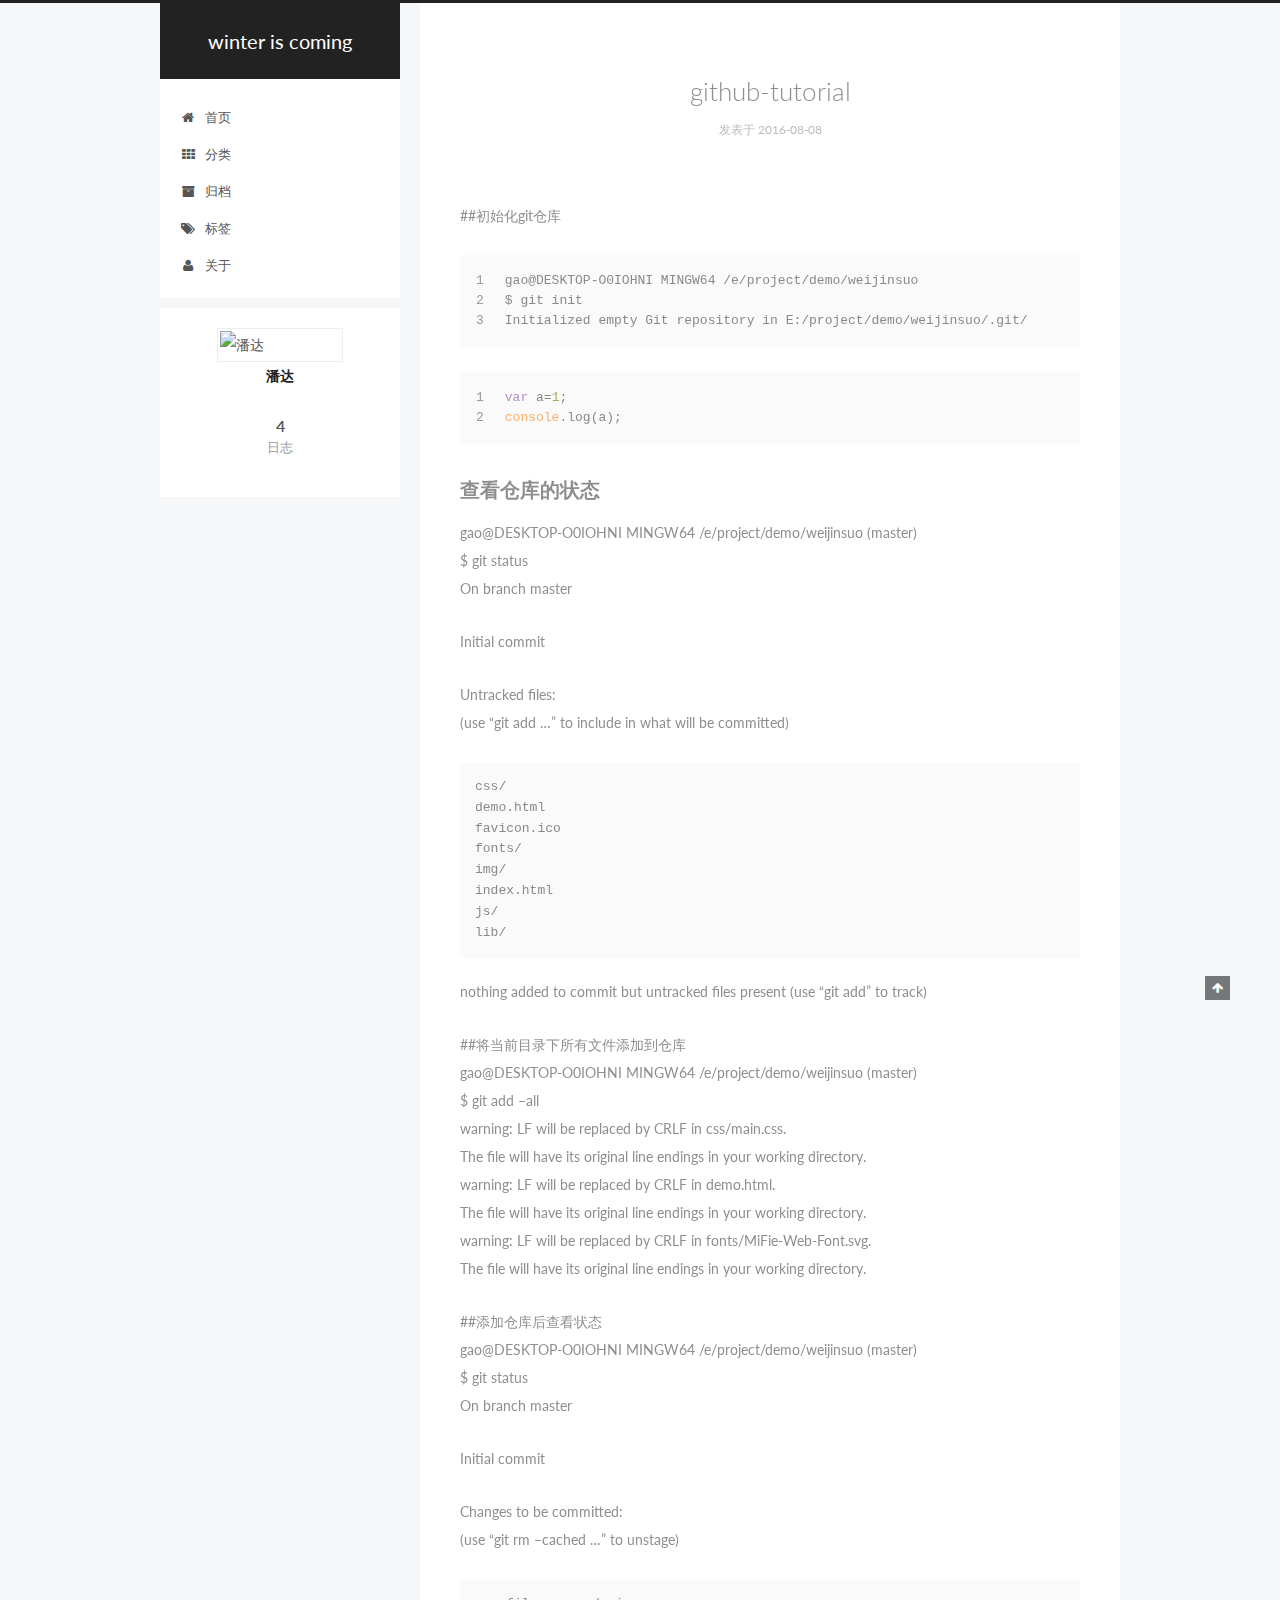
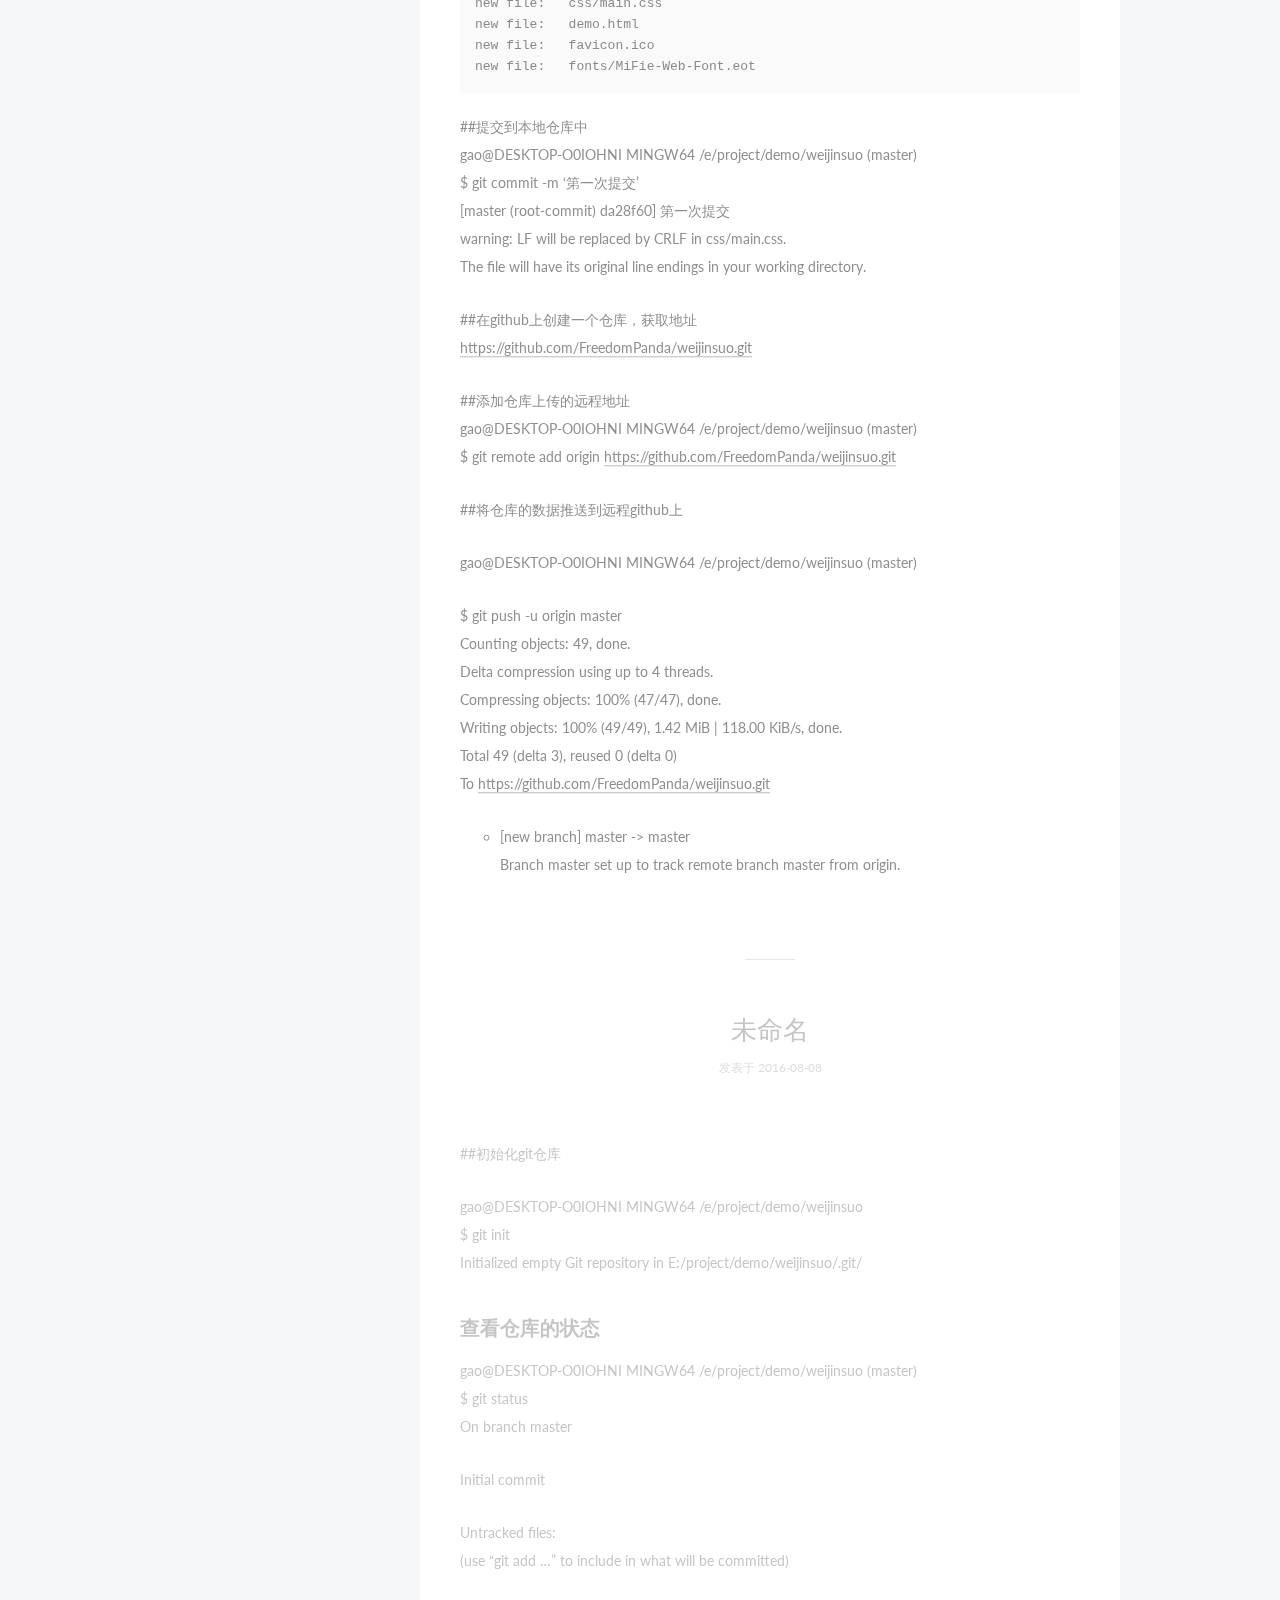
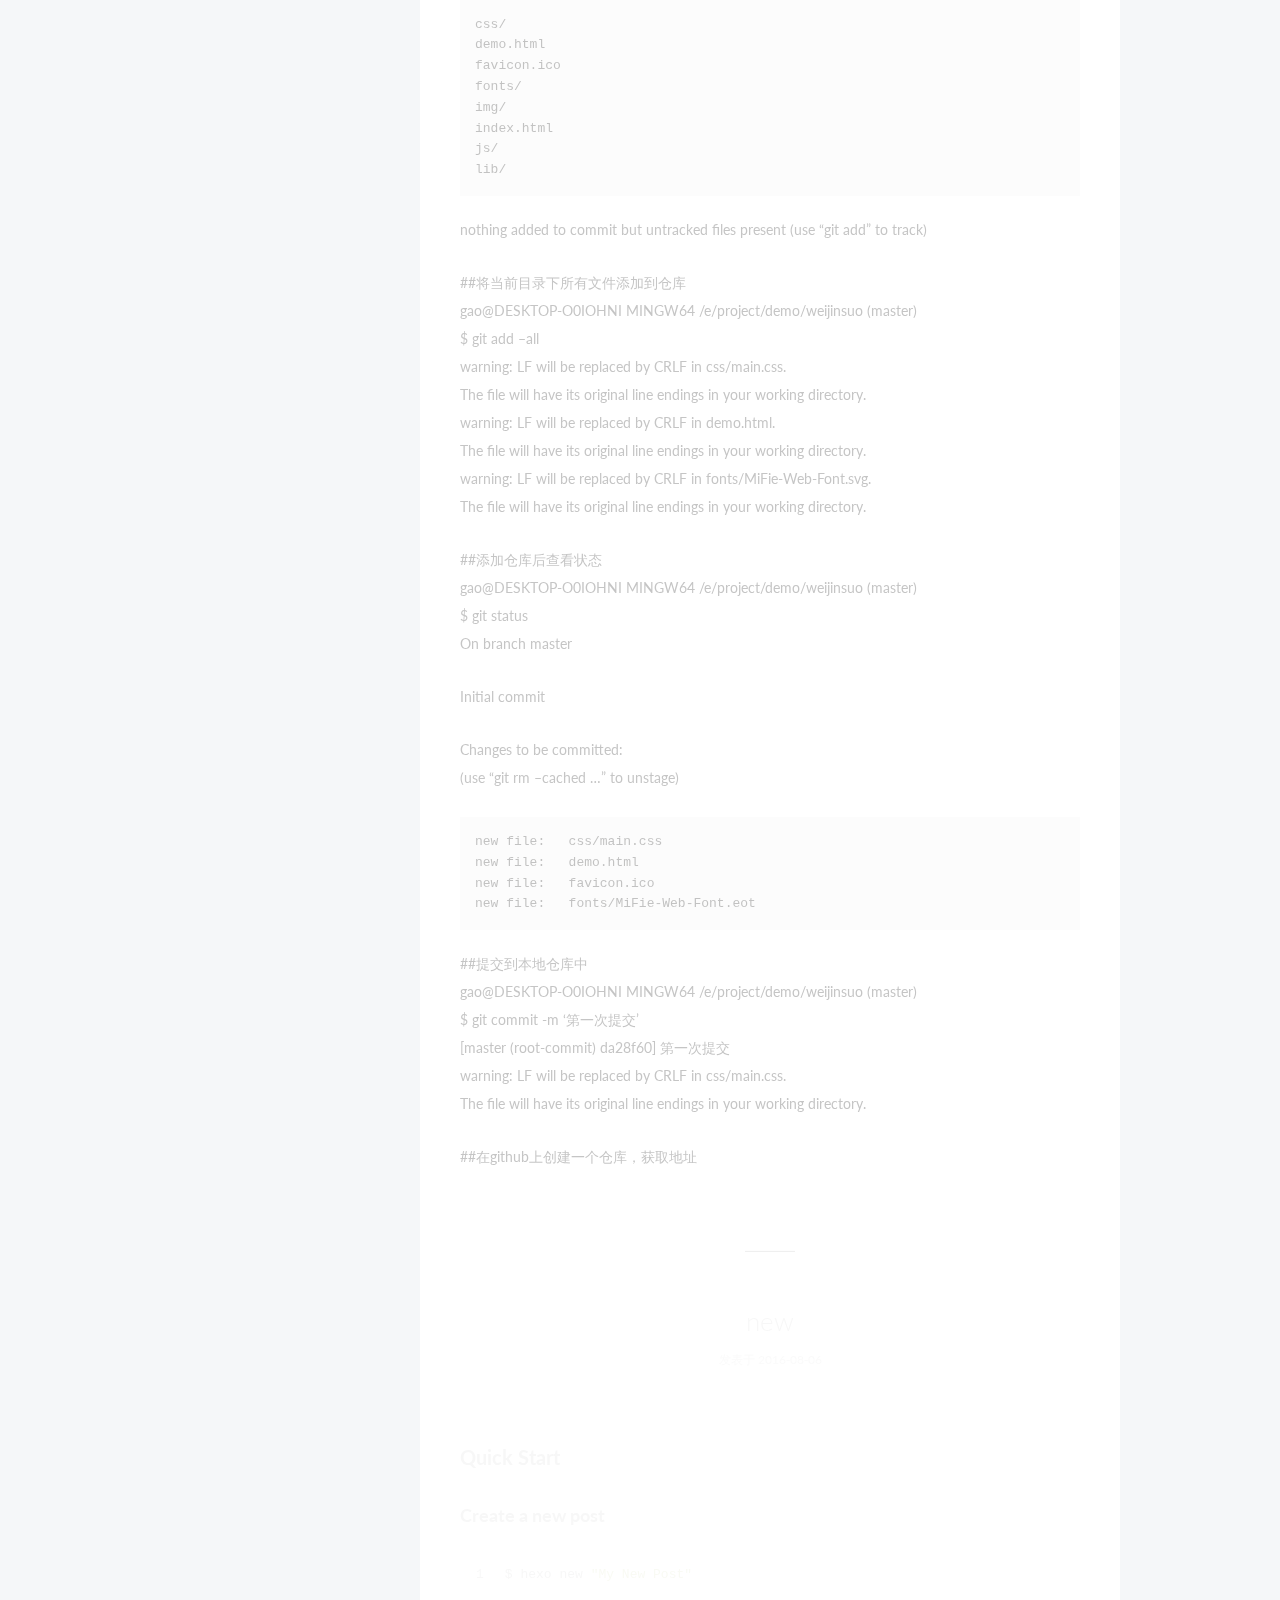
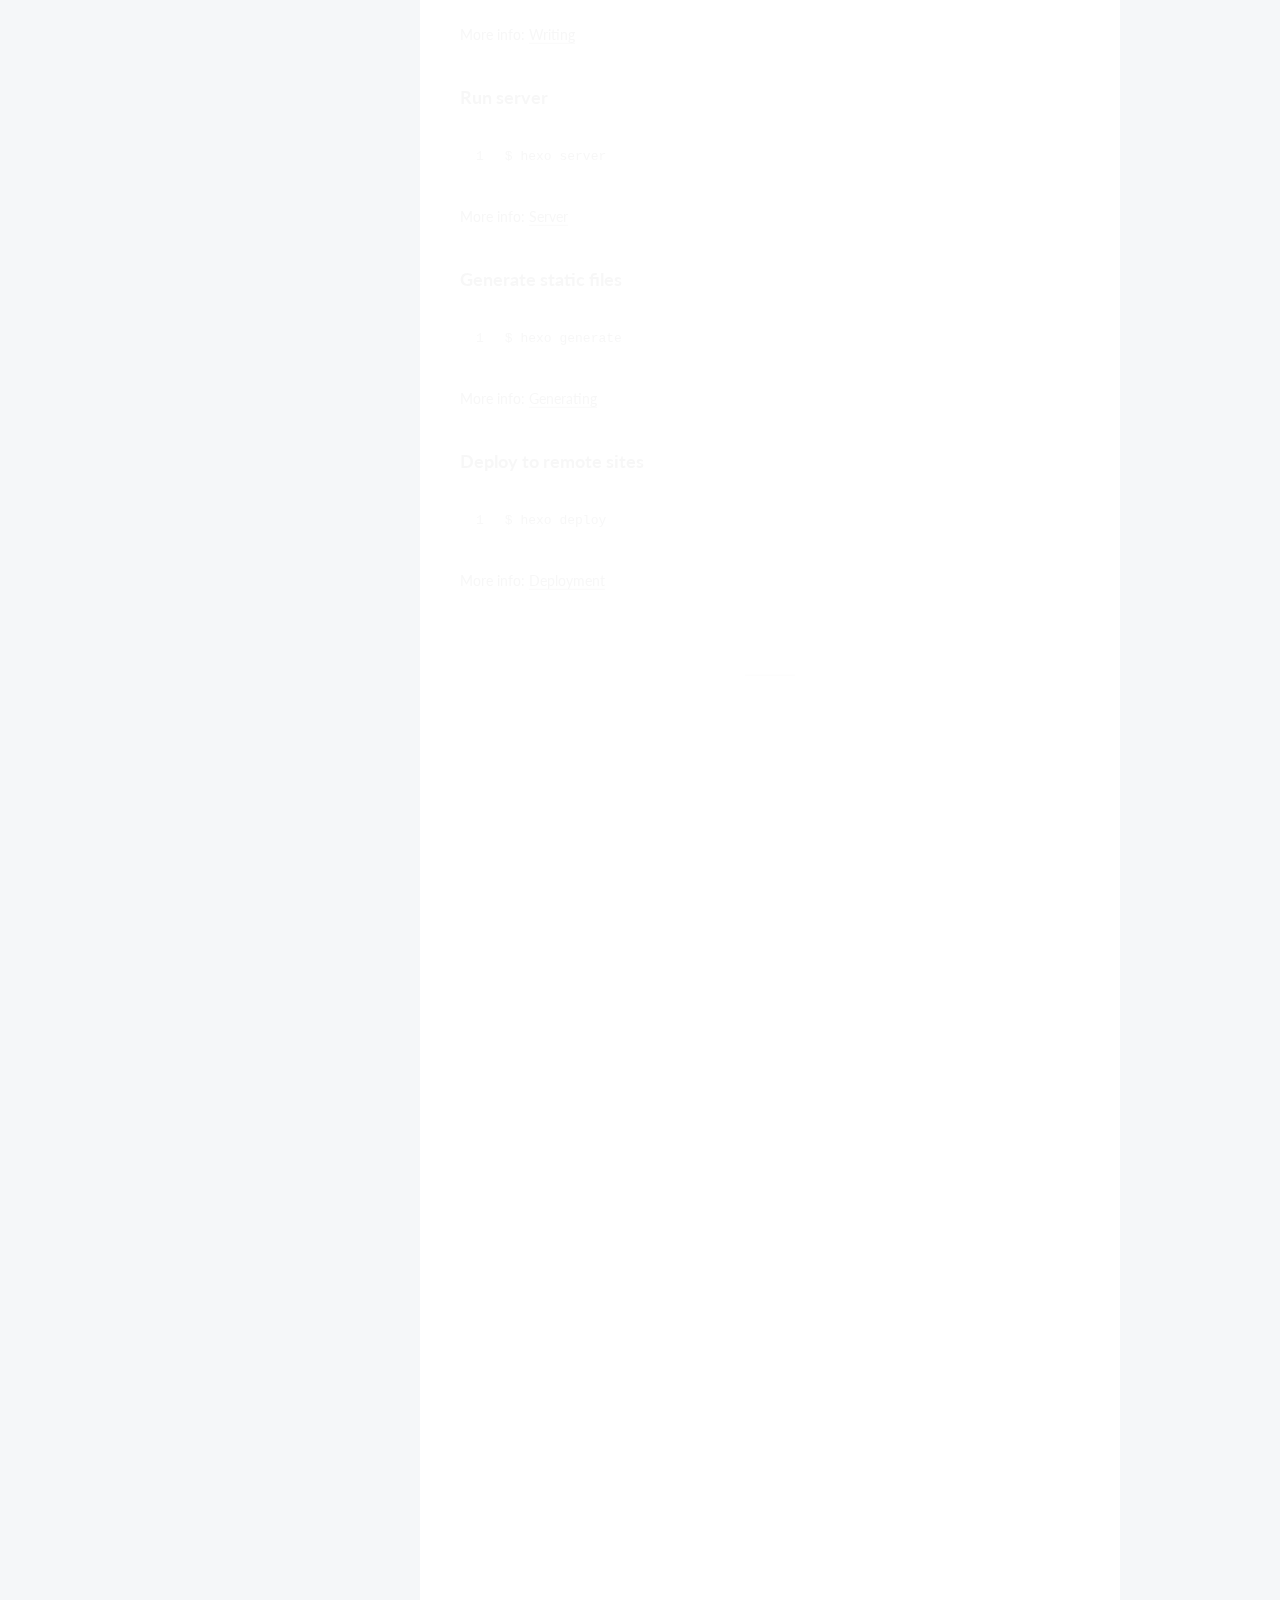
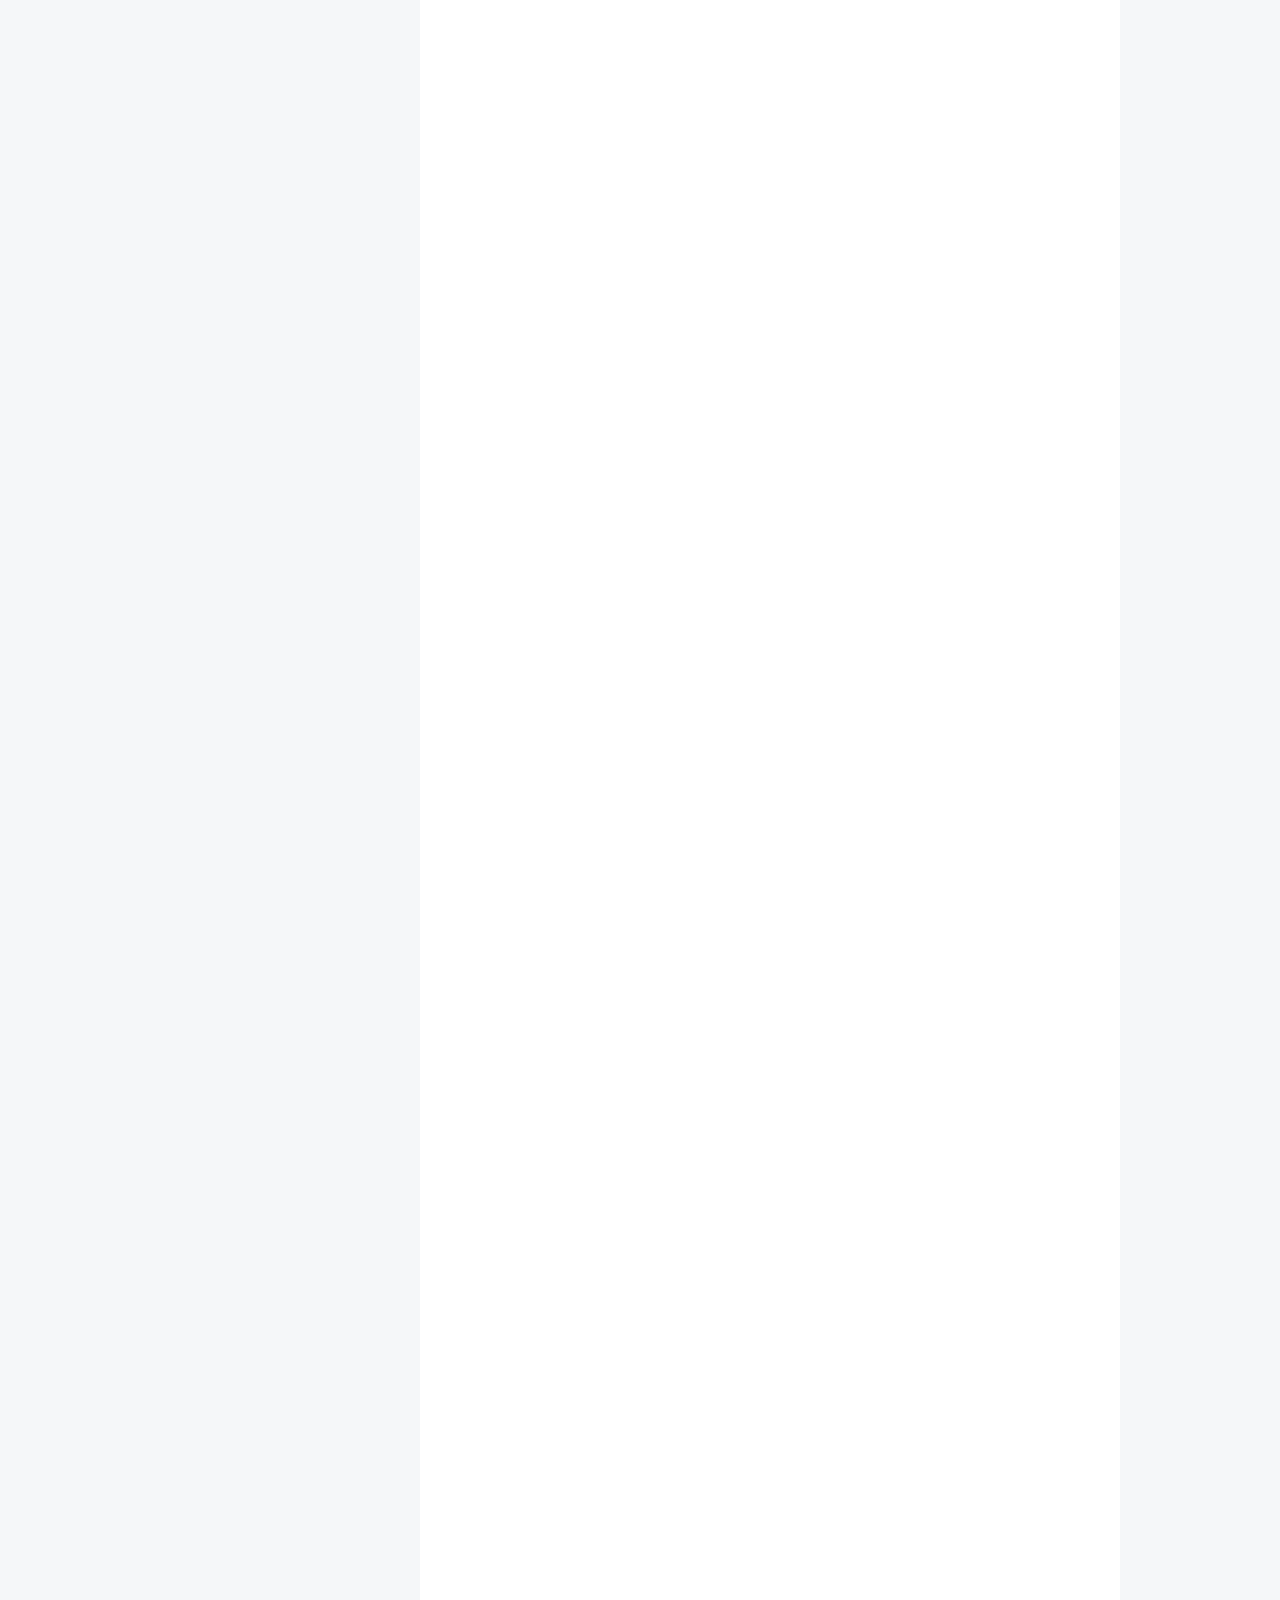
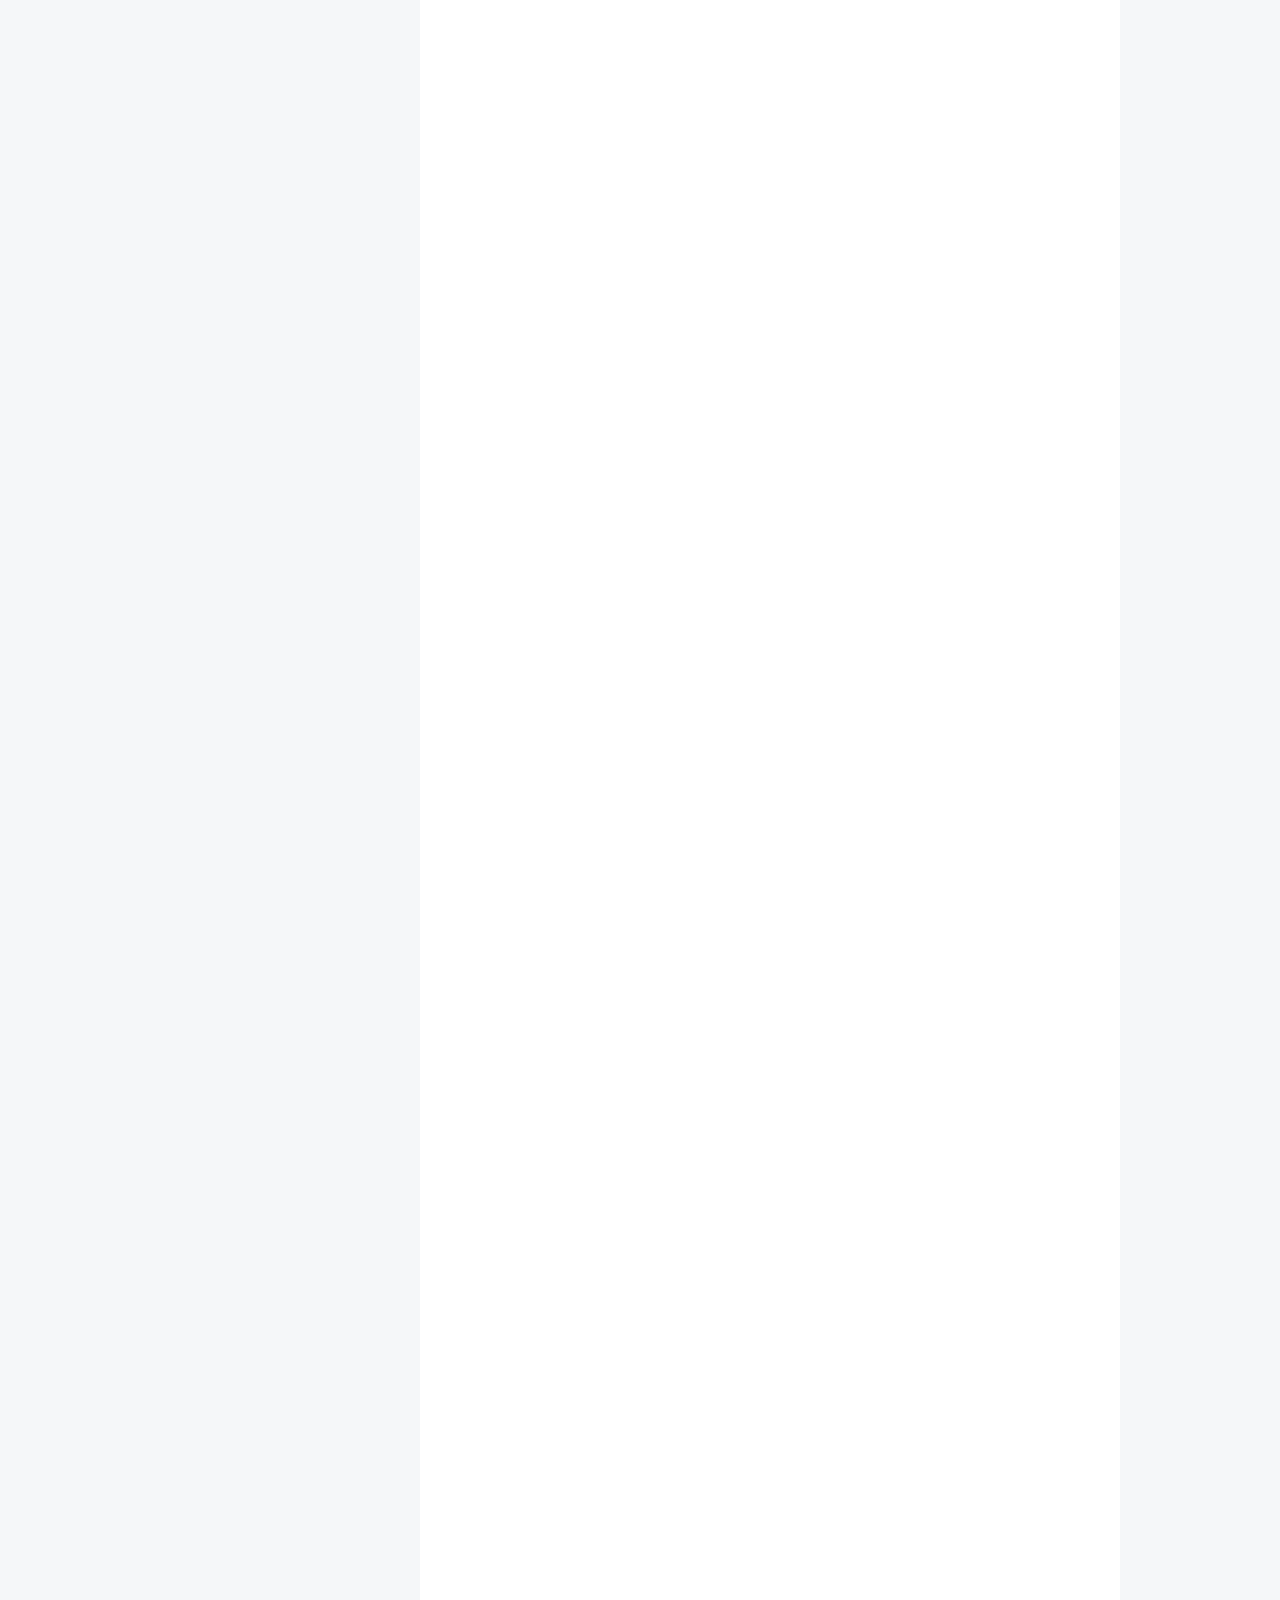
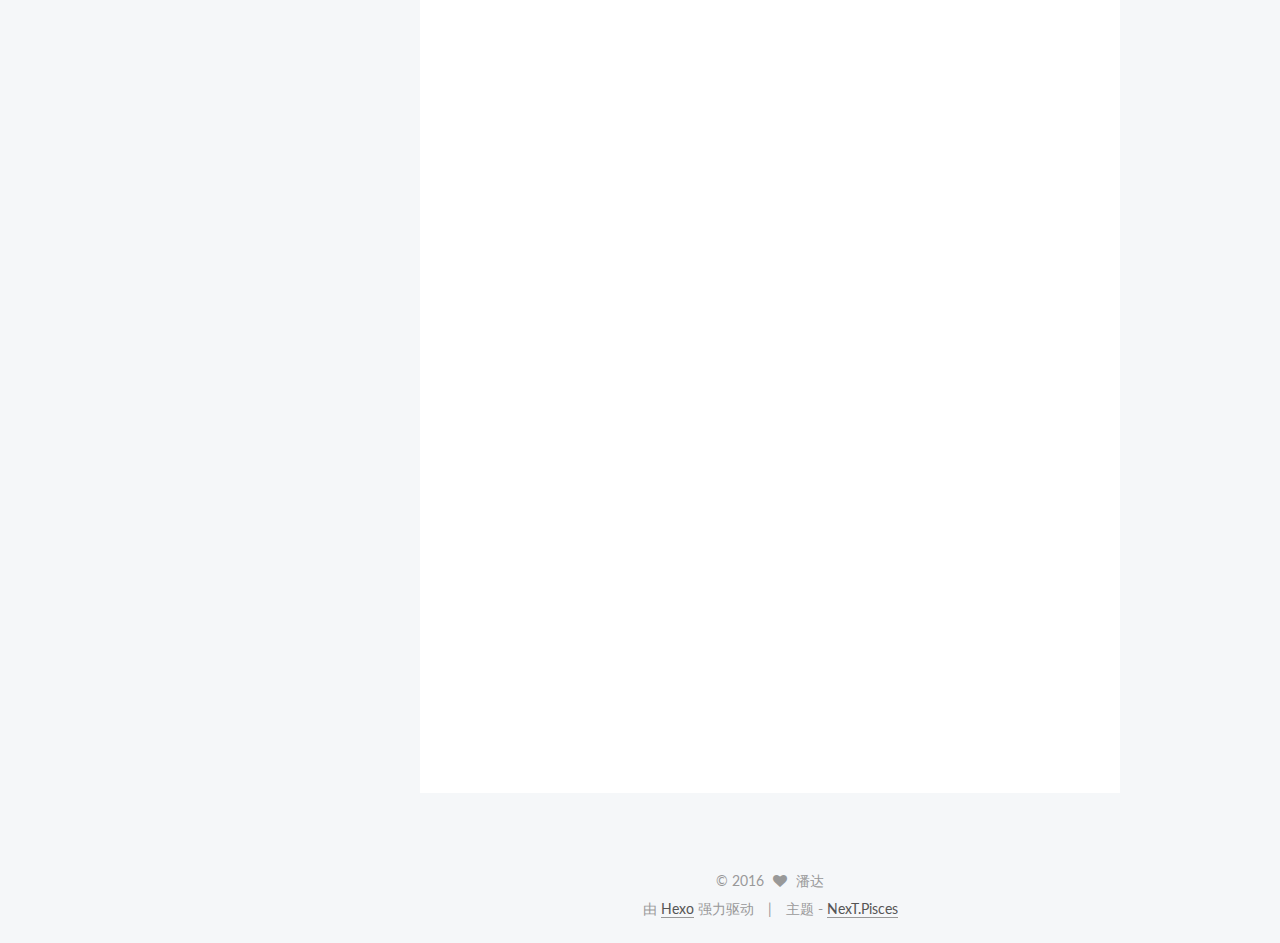
==== index.html @ 7fede4f3 "Site updated: 2016-08-08 09:45:15" ====
<!doctype html>



  


<html class="theme-next pisces use-motion">
<head>
  <meta charset="UTF-8"/>
<meta http-equiv="X-UA-Compatible" content="IE=edge,chrome=1" />
<meta name="viewport" content="width=device-width, initial-scale=1, maximum-scale=1"/>



<meta http-equiv="Cache-Control" content="no-transform" />
<meta http-equiv="Cache-Control" content="no-siteapp" />












  
  
  <link href="/vendors/fancybox/source/jquery.fancybox.css?v=2.1.5" rel="stylesheet" type="text/css" />




  
  
  
  

  
    
    
  

  

  

  

  

  
    
    
    <link href="//fonts.googleapis.com/css?family=Lato:300,300italic,400,400italic,700,700italic&subset=latin,latin-ext" rel="stylesheet" type="text/css">
  






<link href="/vendors/font-awesome/css/font-awesome.min.css?v=4.4.0" rel="stylesheet" type="text/css" />

<link href="/css/main.css?v=5.0.1" rel="stylesheet" type="text/css" />


  <meta name="keywords" content="Hexo, NexT" />








  <link rel="shortcut icon" type="image/x-icon" href="/favicon.ico?v=5.0.1" />






<meta property="og:type" content="website">
<meta property="og:title" content="winter is coming">
<meta property="og:url" content="http://yoursite.com/index.html">
<meta property="og:site_name" content="winter is coming">
<meta name="twitter:card" content="summary">
<meta name="twitter:title" content="winter is coming">



<script type="text/javascript" id="hexo.configuration">
  var NexT = window.NexT || {};
  var CONFIG = {
    scheme: 'Pisces',
    sidebar: {"position":"left","display":"post"},
    fancybox: true,
    motion: true,
    duoshuo: {
      userId: 0,
      author: '博主'
    }
  };
</script>




  <link rel="canonical" href="http://yoursite.com/"/>

  <title> winter is coming </title>
</head>

<body itemscope itemtype="http://schema.org/WebPage" lang="zh-Hans">

  










  
  
    
  

  <div class="container one-collumn sidebar-position-left 
   page-home 
 ">
    <div class="headband"></div>

    <header id="header" class="header" itemscope itemtype="http://schema.org/WPHeader">
      <div class="header-inner"><div class="site-meta ">
  

  <div class="custom-logo-site-title">
    <a href="/"  class="brand" rel="start">
      <span class="logo-line-before"><i></i></span>
      <span class="site-title">winter is coming</span>
      <span class="logo-line-after"><i></i></span>
    </a>
  </div>
  <p class="site-subtitle"></p>
</div>

<div class="site-nav-toggle">
  <button>
    <span class="btn-bar"></span>
    <span class="btn-bar"></span>
    <span class="btn-bar"></span>
  </button>
</div>

<nav class="site-nav">
  

  
    <ul id="menu" class="menu">
      
        
        <li class="menu-item menu-item-home">
          <a href="/" rel="section">
            
              <i class="menu-item-icon fa fa-fw fa-home"></i> <br />
            
            首页
          </a>
        </li>
      
        
        <li class="menu-item menu-item-categories">
          <a href="/categories" rel="section">
            
              <i class="menu-item-icon fa fa-fw fa-th"></i> <br />
            
            分类
          </a>
        </li>
      
        
        <li class="menu-item menu-item-archives">
          <a href="/archives" rel="section">
            
              <i class="menu-item-icon fa fa-fw fa-archive"></i> <br />
            
            归档
          </a>
        </li>
      
        
        <li class="menu-item menu-item-tags">
          <a href="/tags" rel="section">
            
              <i class="menu-item-icon fa fa-fw fa-tags"></i> <br />
            
            标签
          </a>
        </li>
      
        
        <li class="menu-item menu-item-about">
          <a href="/about" rel="section">
            
              <i class="menu-item-icon fa fa-fw fa-user"></i> <br />
            
            关于
          </a>
        </li>
      

      
    </ul>
  

  
</nav>

 </div>
    </header>

    <main id="main" class="main">
      <div class="main-inner">
        <div class="content-wrap">
          <div id="content" class="content">
            
  <section id="posts" class="posts-expand">
    
      

  
  

  
  
  

  <article class="post post-type-normal " itemscope itemtype="http://schema.org/Article">

    
      <header class="post-header">

        
        
          <h1 class="post-title" itemprop="name headline">
            
            
              
                
                <a class="post-title-link" href="/2016/08/08/github-tutorial/" itemprop="url">
                  github-tutorial
                </a>
              
            
          </h1>
        

        <div class="post-meta">
          <span class="post-time">
            <span class="post-meta-item-icon">
              <i class="fa fa-calendar-o"></i>
            </span>
            <span class="post-meta-item-text">发表于</span>
            <time itemprop="dateCreated" datetime="2016-08-08T09:18:24+08:00" content="2016-08-08">
              2016-08-08
            </time>
          </span>

          

          
            
          

          

          
          

          
        </div>
      </header>
    


    <div class="post-body" itemprop="articleBody">

      
      

      
        
          
            <p>##初始化git仓库<br><figure class="highlight plain"><table><tr><td class="gutter"><pre><div class="line">1</div><div class="line">2</div><div class="line">3</div></pre></td><td class="code"><pre><div class="line">gao@DESKTOP-O0IOHNI MINGW64 /e/project/demo/weijinsuo</div><div class="line">$ git init</div><div class="line">Initialized empty Git repository in E:/project/demo/weijinsuo/.git/</div></pre></td></tr></table></figure></p>
<figure class="highlight javascript"><table><tr><td class="gutter"><pre><div class="line">1</div><div class="line">2</div></pre></td><td class="code"><pre><div class="line"><span class="keyword">var</span> a=<span class="number">1</span>;</div><div class="line"><span class="built_in">console</span>.log(a);</div></pre></td></tr></table></figure>
<h2 id="查看仓库的状态"><a href="#查看仓库的状态" class="headerlink" title="查看仓库的状态"></a>查看仓库的状态</h2><p>gao@DESKTOP-O0IOHNI MINGW64 /e/project/demo/weijinsuo (master)<br>$ git status<br>On branch master</p>
<p>Initial commit</p>
<p>Untracked files:<br>  (use “git add <file>…” to include in what will be committed)</file></p>
<pre><code>css/
demo.html
favicon.ico
fonts/
img/
index.html
js/
lib/
</code></pre><p>nothing added to commit but untracked files present (use “git add” to track)</p>
<p>##将当前目录下所有文件添加到仓库<br>gao@DESKTOP-O0IOHNI MINGW64 /e/project/demo/weijinsuo (master)<br>$ git add –all<br>warning: LF will be replaced by CRLF in css/main.css.<br>The file will have its original line endings in your working directory.<br>warning: LF will be replaced by CRLF in demo.html.<br>The file will have its original line endings in your working directory.<br>warning: LF will be replaced by CRLF in fonts/MiFie-Web-Font.svg.<br>The file will have its original line endings in your working directory.</p>
<p>##添加仓库后查看状态<br>gao@DESKTOP-O0IOHNI MINGW64 /e/project/demo/weijinsuo (master)<br>$ git status<br>On branch master</p>
<p>Initial commit</p>
<p>Changes to be committed:<br>  (use “git rm –cached <file>…” to unstage)</file></p>
<pre><code>new file:   css/main.css
new file:   demo.html
new file:   favicon.ico
new file:   fonts/MiFie-Web-Font.eot
</code></pre><p>##提交到本地仓库中<br>gao@DESKTOP-O0IOHNI MINGW64 /e/project/demo/weijinsuo (master)<br>$ git commit -m ‘第一次提交’<br>[master (root-commit) da28f60] 第一次提交<br>warning: LF will be replaced by CRLF in css/main.css.<br>The file will have its original line endings in your working directory.</p>
<p>##在github上创建一个仓库，获取地址<br><a href="https://github.com/FreedomPanda/weijinsuo.git" target="_blank" rel="external">https://github.com/FreedomPanda/weijinsuo.git</a></p>
<p>##添加仓库上传的远程地址<br>gao@DESKTOP-O0IOHNI MINGW64 /e/project/demo/weijinsuo (master)<br>$ git remote add origin <a href="https://github.com/FreedomPanda/weijinsuo.git" target="_blank" rel="external">https://github.com/FreedomPanda/weijinsuo.git</a></p>
<p>##将仓库的数据推送到远程github上</p>
<p>gao@DESKTOP-O0IOHNI MINGW64 /e/project/demo/weijinsuo (master)</p>
<p>$ git push -u origin master<br>Counting objects: 49, done.<br>Delta compression using up to 4 threads.<br>Compressing objects: 100% (47/47), done.<br>Writing objects: 100% (49/49), 1.42 MiB | 118.00 KiB/s, done.<br>Total 49 (delta 3), reused 0 (delta 0)<br>To <a href="https://github.com/FreedomPanda/weijinsuo.git" target="_blank" rel="external">https://github.com/FreedomPanda/weijinsuo.git</a></p>
<ul>
<li>[new branch]      master -&gt; master<br>Branch master set up to track remote branch master from origin.</li>
</ul>

          
        
      
    </div>

    <div>
      
    </div>

    <div>
      
    </div>

    <footer class="post-footer">
      

      

      
      
        <div class="post-eof"></div>
      
    </footer>
  </article>


    
      

  
  

  
  
  

  <article class="post post-type-normal " itemscope itemtype="http://schema.org/Article">

    
      <header class="post-header">

        
        
          <h1 class="post-title" itemprop="name headline">
            
            
              
                
                <a class="post-title-link" href="/2016/08/08/new - 副本/" itemprop="url">
                  未命名
                </a>
              
            
          </h1>
        

        <div class="post-meta">
          <span class="post-time">
            <span class="post-meta-item-icon">
              <i class="fa fa-calendar-o"></i>
            </span>
            <span class="post-meta-item-text">发表于</span>
            <time itemprop="dateCreated" datetime="2016-08-08T08:40:38+08:00" content="2016-08-08">
              2016-08-08
            </time>
          </span>

          

          
            
          

          

          
          

          
        </div>
      </header>
    


    <div class="post-body" itemprop="articleBody">

      
      

      
        
          
            <p>##初始化git仓库</p>
<p>gao@DESKTOP-O0IOHNI MINGW64 /e/project/demo/weijinsuo<br>$ git init<br>Initialized empty Git repository in E:/project/demo/weijinsuo/.git/</p>
<h2 id="查看仓库的状态"><a href="#查看仓库的状态" class="headerlink" title="查看仓库的状态"></a>查看仓库的状态</h2><p>gao@DESKTOP-O0IOHNI MINGW64 /e/project/demo/weijinsuo (master)<br>$ git status<br>On branch master</p>
<p>Initial commit</p>
<p>Untracked files:<br>  (use “git add <file>…” to include in what will be committed)</file></p>
<pre><code>css/
demo.html
favicon.ico
fonts/
img/
index.html
js/
lib/
</code></pre><p>nothing added to commit but untracked files present (use “git add” to track)</p>
<p>##将当前目录下所有文件添加到仓库<br>gao@DESKTOP-O0IOHNI MINGW64 /e/project/demo/weijinsuo (master)<br>$ git add –all<br>warning: LF will be replaced by CRLF in css/main.css.<br>The file will have its original line endings in your working directory.<br>warning: LF will be replaced by CRLF in demo.html.<br>The file will have its original line endings in your working directory.<br>warning: LF will be replaced by CRLF in fonts/MiFie-Web-Font.svg.<br>The file will have its original line endings in your working directory.</p>
<p>##添加仓库后查看状态<br>gao@DESKTOP-O0IOHNI MINGW64 /e/project/demo/weijinsuo (master)<br>$ git status<br>On branch master</p>
<p>Initial commit</p>
<p>Changes to be committed:<br>  (use “git rm –cached <file>…” to unstage)</file></p>
<pre><code>new file:   css/main.css
new file:   demo.html
new file:   favicon.ico
new file:   fonts/MiFie-Web-Font.eot
</code></pre><p>##提交到本地仓库中<br>gao@DESKTOP-O0IOHNI MINGW64 /e/project/demo/weijinsuo (master)<br>$ git commit -m ‘第一次提交’<br>[master (root-commit) da28f60] 第一次提交<br>warning: LF will be replaced by CRLF in css/main.css.<br>The file will have its original line endings in your working directory.</p>
<p>##在github上创建一个仓库，获取地址</p>

          
        
      
    </div>

    <div>
      
    </div>

    <div>
      
    </div>

    <footer class="post-footer">
      

      

      
      
        <div class="post-eof"></div>
      
    </footer>
  </article>


    
      

  
  

  
  
  

  <article class="post post-type-normal " itemscope itemtype="http://schema.org/Article">

    
      <header class="post-header">

        
        
          <h1 class="post-title" itemprop="name headline">
            
            
              
                
                <a class="post-title-link" href="/2016/08/06/new/" itemprop="url">
                  new
                </a>
              
            
          </h1>
        

        <div class="post-meta">
          <span class="post-time">
            <span class="post-meta-item-icon">
              <i class="fa fa-calendar-o"></i>
            </span>
            <span class="post-meta-item-text">发表于</span>
            <time itemprop="dateCreated" datetime="2016-08-06T10:41:22+08:00" content="2016-08-06">
              2016-08-06
            </time>
          </span>

          

          
            
          

          

          
          

          
        </div>
      </header>
    


    <div class="post-body" itemprop="articleBody">

      
      

      
        
          
            <h2 id="Quick-Start"><a href="#Quick-Start" class="headerlink" title="Quick Start"></a>Quick Start</h2><h3 id="Create-a-new-post"><a href="#Create-a-new-post" class="headerlink" title="Create a new post"></a>Create a new post</h3><figure class="highlight bash"><table><tr><td class="gutter"><pre><div class="line">1</div></pre></td><td class="code"><pre><div class="line">$ hexo new <span class="string">"My New Post"</span></div></pre></td></tr></table></figure>
<p>More info: <a href="https://hexo.io/docs/writing.html" target="_blank" rel="external">Writing</a></p>
<h3 id="Run-server"><a href="#Run-server" class="headerlink" title="Run server"></a>Run server</h3><figure class="highlight bash"><table><tr><td class="gutter"><pre><div class="line">1</div></pre></td><td class="code"><pre><div class="line">$ hexo server</div></pre></td></tr></table></figure>
<p>More info: <a href="https://hexo.io/docs/server.html" target="_blank" rel="external">Server</a></p>
<h3 id="Generate-static-files"><a href="#Generate-static-files" class="headerlink" title="Generate static files"></a>Generate static files</h3><figure class="highlight bash"><table><tr><td class="gutter"><pre><div class="line">1</div></pre></td><td class="code"><pre><div class="line">$ hexo generate</div></pre></td></tr></table></figure>
<p>More info: <a href="https://hexo.io/docs/generating.html" target="_blank" rel="external">Generating</a></p>
<h3 id="Deploy-to-remote-sites"><a href="#Deploy-to-remote-sites" class="headerlink" title="Deploy to remote sites"></a>Deploy to remote sites</h3><figure class="highlight bash"><table><tr><td class="gutter"><pre><div class="line">1</div></pre></td><td class="code"><pre><div class="line">$ hexo deploy</div></pre></td></tr></table></figure>
<p>More info: <a href="https://hexo.io/docs/deployment.html" target="_blank" rel="external">Deployment</a></p>

          
        
      
    </div>

    <div>
      
    </div>

    <div>
      
    </div>

    <footer class="post-footer">
      

      

      
      
        <div class="post-eof"></div>
      
    </footer>
  </article>


    
      

  
  

  
  
  

  <article class="post post-type-normal " itemscope itemtype="http://schema.org/Article">

    
      <header class="post-header">

        
        
          <h1 class="post-title" itemprop="name headline">
            
            
              
                
                <a class="post-title-link" href="/2016/08/06/hello-world/" itemprop="url">
                  Hello World
                </a>
              
            
          </h1>
        

        <div class="post-meta">
          <span class="post-time">
            <span class="post-meta-item-icon">
              <i class="fa fa-calendar-o"></i>
            </span>
            <span class="post-meta-item-text">发表于</span>
            <time itemprop="dateCreated" datetime="2016-08-06T09:15:48+08:00" content="2016-08-06">
              2016-08-06
            </time>
          </span>

          

          
            
          

          

          
          

          
        </div>
      </header>
    


    <div class="post-body" itemprop="articleBody">

      
      

      
        
          
            <p>Welcome to <a href="https://hexo.io/" target="_blank" rel="external">Hexo</a>! This is your very first post. Check <a href="https://hexo.io/docs/" target="_blank" rel="external">documentation</a> for more info. If you get any problems when using Hexo, you can find the answer in <a href="https://hexo.io/docs/troubleshooting.html" target="_blank" rel="external">troubleshooting</a> or you can ask me on <a href="https://github.com/hexojs/hexo/issues" target="_blank" rel="external">GitHub</a>.</p>
<h2 id="Quick-Start"><a href="#Quick-Start" class="headerlink" title="Quick Start"></a>Quick Start</h2><h3 id="Create-a-new-post"><a href="#Create-a-new-post" class="headerlink" title="Create a new post"></a>Create a new post</h3><figure class="highlight bash"><table><tr><td class="gutter"><pre><div class="line">1</div></pre></td><td class="code"><pre><div class="line">$ hexo new <span class="string">"My New Post"</span></div></pre></td></tr></table></figure>
<p>More info: <a href="https://hexo.io/docs/writing.html" target="_blank" rel="external">Writing</a></p>
<h3 id="Run-server"><a href="#Run-server" class="headerlink" title="Run server"></a>Run server</h3><figure class="highlight bash"><table><tr><td class="gutter"><pre><div class="line">1</div></pre></td><td class="code"><pre><div class="line">$ hexo server</div></pre></td></tr></table></figure>
<p>More info: <a href="https://hexo.io/docs/server.html" target="_blank" rel="external">Server</a></p>
<h3 id="Generate-static-files"><a href="#Generate-static-files" class="headerlink" title="Generate static files"></a>Generate static files</h3><figure class="highlight bash"><table><tr><td class="gutter"><pre><div class="line">1</div><div class="line">2</div><div class="line">3</div><div class="line">4</div><div class="line">5</div><div class="line">6</div><div class="line">7</div><div class="line">8</div><div class="line">9</div><div class="line">10</div><div class="line">11</div><div class="line">12</div><div class="line">13</div><div class="line">14</div><div class="line">15</div><div class="line">16</div><div class="line">17</div><div class="line">18</div><div class="line">19</div><div class="line">20</div><div class="line">21</div><div class="line">22</div><div class="line">23</div><div class="line">24</div><div class="line">25</div><div class="line">26</div><div class="line">27</div><div class="line">28</div><div class="line">29</div><div class="line">30</div><div class="line">31</div><div class="line">32</div><div class="line">33</div><div class="line">34</div><div class="line">35</div><div class="line">36</div><div class="line">37</div><div class="line">38</div><div class="line">39</div><div class="line">40</div><div class="line">41</div><div class="line">42</div><div class="line">43</div><div class="line">44</div><div class="line">45</div><div class="line">46</div><div class="line">47</div><div class="line">48</div><div class="line">49</div><div class="line">50</div><div class="line">51</div><div class="line">52</div><div class="line">53</div><div class="line">54</div><div class="line">55</div><div class="line">56</div><div class="line">57</div><div class="line">58</div><div class="line">59</div><div class="line">60</div><div class="line">61</div><div class="line">62</div><div class="line">63</div><div class="line">64</div><div class="line">65</div><div class="line">66</div><div class="line">67</div><div class="line">68</div><div class="line">69</div><div class="line">70</div><div class="line">71</div><div class="line">72</div><div class="line">73</div><div class="line">74</div><div class="line">75</div><div class="line">76</div><div class="line">77</div><div class="line">78</div><div class="line">79</div><div class="line">80</div><div class="line">81</div><div class="line">82</div><div class="line">83</div><div class="line">84</div><div class="line">85</div><div class="line">86</div><div class="line">87</div><div class="line">88</div><div class="line">89</div><div class="line">90</div><div class="line">91</div><div class="line">92</div><div class="line">93</div><div class="line">94</div><div class="line">95</div><div class="line">96</div><div class="line">97</div><div class="line">98</div><div class="line">99</div><div class="line">100</div><div class="line">101</div><div class="line">102</div><div class="line">103</div><div class="line">104</div><div class="line">105</div><div class="line">106</div><div class="line">107</div><div class="line">108</div><div class="line">109</div><div class="line">110</div><div class="line">111</div><div class="line">112</div><div class="line">113</div><div class="line">114</div><div class="line">115</div><div class="line">116</div><div class="line">117</div><div class="line">118</div><div class="line">119</div><div class="line">120</div><div class="line">121</div><div class="line">122</div><div class="line">123</div><div class="line">124</div><div class="line">125</div><div class="line">126</div><div class="line">127</div><div class="line">128</div><div class="line">129</div><div class="line">130</div><div class="line">131</div><div class="line">132</div><div class="line">133</div><div class="line">134</div><div class="line">135</div></pre></td><td class="code"><pre><div class="line">$ hexo generate</div><div class="line">+ b</div><div class="line">+ b</div><div class="line">+ b</div><div class="line"></div><div class="line">- c</div><div class="line">- c</div><div class="line"></div><div class="line">1. b</div><div class="line">2. 3</div><div class="line">3. 6</div><div class="line">7. 7</div><div class="line">+ b</div><div class="line">+ b</div><div class="line">+ b</div><div class="line"></div><div class="line">- c</div><div class="line">- c</div><div class="line"></div><div class="line">1. b</div><div class="line">2. 3</div><div class="line">3. 6</div><div class="line">7. 7</div><div class="line">+ b</div><div class="line">+ b</div><div class="line">+ b</div><div class="line"></div><div class="line">- c</div><div class="line">- c</div><div class="line"></div><div class="line">1. b</div><div class="line">2. 3</div><div class="line">3. 6</div><div class="line">7. 7</div><div class="line">+ b</div><div class="line">+ b</div><div class="line">+ b</div><div class="line"></div><div class="line">- c</div><div class="line">- c</div><div class="line"></div><div class="line">1. b</div><div class="line">2. 3</div><div class="line">3. 6</div><div class="line">7. 7</div><div class="line">+ b</div><div class="line">+ b</div><div class="line">+ b</div><div class="line"></div><div class="line">- c</div><div class="line">- c</div><div class="line"></div><div class="line">1. b</div><div class="line">2. 3</div><div class="line">3. 6</div><div class="line">7. 7</div><div class="line">+ b</div><div class="line">+ b</div><div class="line">+ b</div><div class="line"></div><div class="line">- c</div><div class="line">- c</div><div class="line"></div><div class="line">1. b</div><div class="line">2. 3</div><div class="line">3. 6</div><div class="line">7. 7</div><div class="line">+ b</div><div class="line">+ b</div><div class="line">+ b</div><div class="line"></div><div class="line">- c</div><div class="line">- c</div><div class="line"></div><div class="line">1. b</div><div class="line">2. 3</div><div class="line">3. 6</div><div class="line">7. 7</div><div class="line"></div><div class="line">+ b</div><div class="line">+ b</div><div class="line">+ b</div><div class="line"></div><div class="line">- c</div><div class="line">- c</div><div class="line"></div><div class="line">1. b</div><div class="line">2. 3</div><div class="line">3. 6</div><div class="line">7. 7</div><div class="line">+ b</div><div class="line">+ b</div><div class="line">+ b</div><div class="line"></div><div class="line">- c</div><div class="line">- c</div><div class="line"></div><div class="line">1. b</div><div class="line">2. 3</div><div class="line">3. 6</div><div class="line">7. 7</div><div class="line">+ b</div><div class="line">+ b</div><div class="line">+ b</div><div class="line"></div><div class="line">- c</div><div class="line">- c</div><div class="line"></div><div class="line">1. b</div><div class="line">2. 3</div><div class="line">3. 6</div><div class="line">7. 7</div><div class="line"></div><div class="line">+ b</div><div class="line">+ b</div><div class="line">+ b</div><div class="line"></div><div class="line">- c</div><div class="line">- c</div><div class="line"></div><div class="line">1. b</div><div class="line">2. 3</div><div class="line">3. 6</div><div class="line">7. 7</div><div class="line">+ b</div><div class="line">+ b</div><div class="line">+ b</div><div class="line"></div><div class="line">- c</div><div class="line">- c</div><div class="line"></div><div class="line">1. b</div><div class="line">2. 3</div><div class="line">3. 6</div><div class="line">7. 7</div></pre></td></tr></table></figure>
<p>More info: <a href="https://hexo.io/docs/generating.html" target="_blank" rel="external">Generating</a></p>
<h3 id="Deploy-to-remote-sites"><a href="#Deploy-to-remote-sites" class="headerlink" title="Deploy to remote sites"></a>Deploy to remote sites</h3><figure class="highlight bash"><table><tr><td class="gutter"><pre><div class="line">1</div></pre></td><td class="code"><pre><div class="line">$ hexo deploy</div></pre></td></tr></table></figure>
<p><img src="/img/ariya.jpg" alt="&#39;img&#39;"><br>More info: <a href="https://hexo.io/docs/deployment.html" target="_blank" rel="external">Deployment</a></p>
<ul>
<li>b</li>
<li>b</li>
<li>b</li>
</ul>
<ul>
<li>c</li>
<li>c</li>
</ul>
<ol>
<li>b</li>
<li>3</li>
<li>6</li>
<li>7</li>
</ol>

          
        
      
    </div>

    <div>
      
    </div>

    <div>
      
    </div>

    <footer class="post-footer">
      

      

      
      
        <div class="post-eof"></div>
      
    </footer>
  </article>


    
  </section>

  


          </div>
          


          

        </div>
        
          
  
  <div class="sidebar-toggle">
    <div class="sidebar-toggle-line-wrap">
      <span class="sidebar-toggle-line sidebar-toggle-line-first"></span>
      <span class="sidebar-toggle-line sidebar-toggle-line-middle"></span>
      <span class="sidebar-toggle-line sidebar-toggle-line-last"></span>
    </div>
  </div>

  <aside id="sidebar" class="sidebar">
    <div class="sidebar-inner">

      

      

      <section class="site-overview sidebar-panel  sidebar-panel-active ">
        <div class="site-author motion-element" itemprop="author" itemscope itemtype="http://schema.org/Person">
          <img class="site-author-image" itemprop="image"
               src="http://h.hiphotos.baidu.com/baike/c0%3Dbaike180%2C5%2C5%2C180%2C60/sign=b1a7e5d93a6d55fbd1cb7e740c4b242f/c8ea15ce36d3d539213086c43d87e950352ab0ac.jpg"
               alt="潘达" />
          <p class="site-author-name" itemprop="name">潘达</p>
          <p class="site-description motion-element" itemprop="description"></p>
        </div>
        <nav class="site-state motion-element">
          <div class="site-state-item site-state-posts">
            <a href="/archives">
              <span class="site-state-item-count">4</span>
              <span class="site-state-item-name">日志</span>
            </a>
          </div>

          

          

        </nav>

        

        <div class="links-of-author motion-element">
          
        </div>

        
        

        
        

      </section>

      

    </div>
  </aside>


        
      </div>
    </main>

    <footer id="footer" class="footer">
      <div class="footer-inner">
        <div class="copyright" >
  
  &copy; 
  <span itemprop="copyrightYear">2016</span>
  <span class="with-love">
    <i class="fa fa-heart"></i>
  </span>
  <span class="author" itemprop="copyrightHolder">潘达</span>
</div>

<div class="powered-by">
  由 <a class="theme-link" href="https://hexo.io">Hexo</a> 强力驱动
</div>

<div class="theme-info">
  主题 -
  <a class="theme-link" href="https://github.com/iissnan/hexo-theme-next">
    NexT.Pisces
  </a>
</div>

        

        
      </div>
    </footer>

    <div class="back-to-top">
      <i class="fa fa-arrow-up"></i>
    </div>
  </div>

  

<script type="text/javascript">
  if (Object.prototype.toString.call(window.Promise) !== '[object Function]') {
    window.Promise = null;
  }
</script>









  



  
  <script type="text/javascript" src="/vendors/jquery/index.js?v=2.1.3"></script>

  
  <script type="text/javascript" src="/vendors/fastclick/lib/fastclick.min.js?v=1.0.6"></script>

  
  <script type="text/javascript" src="/vendors/jquery_lazyload/jquery.lazyload.js?v=1.9.7"></script>

  
  <script type="text/javascript" src="/vendors/velocity/velocity.min.js?v=1.2.1"></script>

  
  <script type="text/javascript" src="/vendors/velocity/velocity.ui.min.js?v=1.2.1"></script>

  
  <script type="text/javascript" src="/vendors/fancybox/source/jquery.fancybox.pack.js?v=2.1.5"></script>


  


  <script type="text/javascript" src="/js/src/utils.js?v=5.0.1"></script>

  <script type="text/javascript" src="/js/src/motion.js?v=5.0.1"></script>



  
  


  <script type="text/javascript" src="/js/src/affix.js?v=5.0.1"></script>

  <script type="text/javascript" src="/js/src/schemes/pisces.js?v=5.0.1"></script>



  

  


  <script type="text/javascript" src="/js/src/bootstrap.js?v=5.0.1"></script>



  



  




  
  

  

  

  

</body>
</html>
---- css/main.css ----
/* normalize.css v3.0.2 | MIT License | git.io/normalize */
html {
  font-family: sans-serif; /* 1 */
  -ms-text-size-adjust: 100%; /* 2 */
  -webkit-text-size-adjust: 100%; /* 2 */
}
body {
  margin: 0;
}
article,
aside,
details,
figcaption,
figure,
footer,
header,
hgroup,
main,
menu,
nav,
section,
summary {
  display: block;
}
audio,
canvas,
progress,
video {
  display: inline-block; /* 1 */
  vertical-align: baseline; /* 2 */
}
audio:not([controls]) {
  display: none;
  height: 0;
}
[hidden],
template {
  display: none;
}
a {
  background-color: transparent;
}
a:active,
a:hover {
  outline: 0;
}
abbr[title] {
  border-bottom: 1px dotted;
}
b,
strong {
  font-weight: bold;
}
dfn {
  font-style: italic;
}
h1 {
  font-size: 2em;
  margin: 0.67em 0;
}
mark {
  background: #ff0;
  color: #000;
}
small {
  font-size: 80%;
}
sub,
sup {
  font-size: 75%;
  line-height: 0;
  position: relative;
  vertical-align: baseline;
}
sup {
  top: -0.5em;
}
sub {
  bottom: -0.25em;
}
img {
  border: 0;
}
svg:not(:root) {
  overflow: hidden;
}
figure {
  margin: 1em 40px;
}
hr {
  -moz-box-sizing: content-box;
  box-sizing: content-box;
  height: 0;
}
pre {
  overflow: auto;
}
code,
kbd,
pre,
samp {
  font-family: monospace, monospace;
  font-size: 1em;
}
button,
input,
optgroup,
select,
textarea {
  color: inherit; /* 1 */
  font: inherit; /* 2 */
  margin: 0; /* 3 */
}
button {
  overflow: visible;
}
button,
select {
  text-transform: none;
}
button,
html input[type="button"],
input[type="reset"],
input[type="submit"] {
  -webkit-appearance: button; /* 2 */
  cursor: pointer; /* 3 */
}
button[disabled],
html input[disabled] {
  cursor: default;
}
button::-moz-focus-inner,
input::-moz-focus-inner {
  border: 0;
  padding: 0;
}
input {
  line-height: normal;
}
input[type="checkbox"],
input[type="radio"] {
  box-sizing: border-box; /* 1 */
  padding: 0; /* 2 */
}
input[type="number"]::-webkit-inner-spin-button,
input[type="number"]::-webkit-outer-spin-button {
  height: auto;
}
input[type="search"] {
  -webkit-appearance: textfield; /* 1 */
  -moz-box-sizing: content-box;
  -webkit-box-sizing: content-box; /* 2 */
  box-sizing: content-box;
}
input[type="search"]::-webkit-search-cancel-button,
input[type="search"]::-webkit-search-decoration {
  -webkit-appearance: none;
}
fieldset {
  border: 1px solid #c0c0c0;
  margin: 0 2px;
  padding: 0.35em 0.625em 0.75em;
}
legend {
  border: 0; /* 1 */
  padding: 0; /* 2 */
}
textarea {
  overflow: auto;
}
optgroup {
  font-weight: bold;
}
table {
  border-collapse: collapse;
  border-spacing: 0;
}
td,
th {
  padding: 0;
}
::selection {
  background: #262a30;
  color: #fff;
}
body {
  position: relative;
  font-family: 'Lato', "PingFang SC", "Microsoft YaHei", sans-serif;
  font-size: 14px;
  line-height: 2;
  color: #555;
  background: #fff;
}
@media (max-width: 767px) {
  body {
    padding-right: 0 !important;
  }
}
@media (min-width: 768px) and (max-width: 991px) {
  body {
    padding-right: 0 !important;
  }
}
@media (min-width: 1600px) {
  body {
    font-size: 16px;
  }
}
h1,
h2,
h3,
h4,
h5,
h6 {
  margin: 0;
  padding: 0;
  font-weight: bold;
  line-height: 1.5;
  font-family: 'Lato', "PingFang SC", "Microsoft YaHei", sans-serif;
}
h2,
h3,
h4,
h5,
h6 {
  margin: 20px 0 15px;
}
h1 {
  font-size: 22px;
}
@media (max-width: 767px) {
  h1 {
    font-size: 18px;
  }
}
h2 {
  font-size: 20px;
}
@media (max-width: 767px) {
  h2 {
    font-size: 16px;
  }
}
h3 {
  font-size: 18px;
}
@media (max-width: 767px) {
  h3 {
    font-size: 14px;
  }
}
h4 {
  font-size: 16px;
}
@media (max-width: 767px) {
  h4 {
    font-size: 12px;
  }
}
h5 {
  font-size: 14px;
}
@media (max-width: 767px) {
  h5 {
    font-size: 10px;
  }
}
h6 {
  font-size: 12px;
}
@media (max-width: 767px) {
  h6 {
    font-size: 8px;
  }
}
p {
  margin: 0 0 25px 0;
}
a {
  color: #555;
  text-decoration: none;
  border-bottom: 1px solid #999;
  word-wrap: break-word;
}
a:hover {
  color: #222;
  border-bottom-color: #222;
}
ul {
  list-style: none;
}
blockquote {
  margin: 0;
  padding: 0;
}
img {
  display: block;
  margin: auto;
  max-width: 100%;
  height: auto;
}
hr {
  margin: 40px 0;
  height: 3px;
  border: none;
  background-color: #ddd;
  background-image: repeating-linear-gradient(-45deg, #fff, #fff 4px, transparent 4px, transparent 8px);
}
blockquote {
  padding: 0 15px;
  color: #666;
  border-left: 4px solid #ddd;
}
blockquote cite::before {
  content: "-";
  padding: 0 5px;
}
dt {
  font-weight: 700;
}
dd {
  margin: 0;
  padding: 0;
}
.text-left {
  text-align: left;
}
.text-center {
  text-align: center;
}
.text-right {
  text-align: right;
}
.text-justify {
  text-align: justify;
}
.text-nowrap {
  white-space: nowrap;
}
.text-lowercase {
  text-transform: lowercase;
}
.text-uppercase {
  text-transform: uppercase;
}
.text-capitalize {
  text-transform: capitalize;
}
.center-block {
  display: block;
  margin-left: auto;
  margin-right: auto;
}
.clearfix:before,
.clearfix:after {
  content: " ";
  display: table;
}
.clearfix:after {
  clear: both;
}
.pullquote {
  width: 45%;
}
.pullquote.left {
  float: left;
  margin-left: 5px;
  margin-right: 10px;
}
.pullquote.right {
  float: right;
  margin-left: 10px;
  margin-right: 5px;
}
.affix.affix.affix {
  position: fixed;
}
.translation {
  margin-top: -20px;
  font-size: 14px;
  color: #999;
}
.scrollbar-measure {
  width: 100px;
  height: 100px;
  overflow: scroll;
  position: absolute;
  top: -9999px;
}
.use-motion .motion-element {
  opacity: 0;
}
#local-search-input {
  padding: 3px;
  border: none;
  text-indent: 14px;
  border-radius: 0;
  width: 140px;
  outline: none;
  border-bottom: 1px solid #999;
  background: inherit;
  opacity: 0.5;
}
#local-search-input:focus {
  opacity: 1;
}
.search-icon {
  position: absolute;
  top: 9px;
}
table {
  margin: 20px 0;
  width: 100%;
  border-collapse: collapse;
  border-spacing: 0;
  border: 1px solid #ddd;
  font-size: 14px;
  table-layout: fixed;
  word-wrap: break-all;
}
table>tbody>tr:nth-of-type(odd) {
  background-color: #f9f9f9;
}
table>tbody>tr:hover {
  background-color: #f5f5f5;
}
caption,
th,
td {
  padding: 8px;
  text-align: left;
  vertical-align: middle;
  font-weight: normal;
}
th,
td {
  border-bottom: 3px solid #ddd;
  border-right: 1px solid #eee;
}
th {
  padding-bottom: 10px;
  font-weight: 700;
}
td {
  border-bottom-width: 1px;
}
html,
body {
  height: 100%;
}
.container {
  position: relative;
  min-height: 100%;
}
.header-inner {
  margin: 0 auto;
  padding: 100px 0 70px;
  width: 700px;
}
@media (min-width: 1600px) {
  .container .header-inner {
    width: 900px;
  }
}
.main {
  padding-bottom: 150px;
}
.main-inner {
  margin: 0 auto;
  width: 700px;
}
@media (min-width: 1600px) {
  .container .main-inner {
    width: 900px;
  }
}
.footer {
  position: absolute;
  left: 0;
  bottom: 0;
  width: 100%;
  min-height: 50px;
}
.footer-inner {
  box-sizing: border-box;
  margin: 20px auto;
  width: 700px;
}
@media (min-width: 1600px) {
  .container .footer-inner {
    width: 900px;
  }
}
pre,
.highlight {
  overflow: auto;
  margin: 20px 0;
  padding: 15px;
  font-size: 13px;
  color: #4d4d4c;
  background: #f7f7f7;
  line-height: 1.6;
}
pre,
code {
  font-family: consolas, Menlo, "PingFang SC", "Microsoft YaHei", monospace;
}
code {
  padding: 2px 4px;
  word-break: break-all;
  color: #555;
  background: #eee;
  border-radius: 4px;
  font-size: 13px;
}
pre code {
  padding: 0;
  color: #4d4d4c;
  background: none;
  text-shadow: none;
}
.highlight pre {
  border: none;
  margin: 0;
  padding: 1px;
}
.highlight table {
  margin: 0;
  width: auto;
  border: none;
}
.highlight td {
  border: none;
  padding: 0;
}
.highlight figcaption {
  font-size: 1em;
  color: #4d4d4c;
  line-height: 1em;
  margin-bottom: 1em;
}
.highlight figcaption:before,
.highlight figcaption:after {
  content: " ";
  display: table;
}
.highlight figcaption:after {
  clear: both;
}
.highlight figcaption a {
  float: right;
  color: #4d4d4c;
}
.highlight figcaption a:hover {
  border-bottom-color: #4d4d4c;
}
.highlight .gutter pre {
  color: #666;
  text-align: right;
  padding-right: 20px;
}
.highlight .line {
  height: 20px;
}
.gist table {
  width: auto;
}
.gist table td {
  border: none;
}
pre .comment {
  color: #8e908c;
}
pre .variable,
pre .attribute,
pre .tag,
pre .regexp,
pre .ruby .constant,
pre .xml .tag .title,
pre .xml .pi,
pre .xml .doctype,
pre .html .doctype,
pre .css .id,
pre .css .class,
pre .css .pseudo {
  color: #c82829;
}
pre .number,
pre .preprocessor,
pre .built_in,
pre .literal,
pre .params,
pre .constant,
pre .command {
  color: #f5871f;
}
pre .ruby .class .title,
pre .css .rules .attribute,
pre .string,
pre .value,
pre .inheritance,
pre .header,
pre .ruby .symbol,
pre .xml .cdata,
pre .special,
pre .number,
pre .formula {
  color: #718c00;
}
pre .title,
pre .css .hexcolor {
  color: #3e999f;
}
pre .function,
pre .python .decorator,
pre .python .title,
pre .ruby .function .title,
pre .ruby .title .keyword,
pre .perl .sub,
pre .javascript .title,
pre .coffeescript .title {
  color: #4271ae;
}
pre .keyword,
pre .javascript .function {
  color: #8959a8;
}
.full-image.full-image.full-image {
  border: none;
  max-width: 100%;
  width: auto;
  margin: 20px auto;
}
@media (min-width: 992px) {
  .full-image.full-image.full-image {
    max-width: none;
    width: 126%;
    margin: 0 -13%;
  }
}
.blockquote-center,
.page-home .post-type-quote blockquote,
.page-post-detail .post-type-quote blockquote {
  position: relative;
  margin: 40px 0;
  padding: 0;
  border-left: none;
  text-align: center;
}
.blockquote-center::before,
.page-home .post-type-quote blockquote::before,
.page-post-detail .post-type-quote blockquote::before,
.blockquote-center::after,
.page-home .post-type-quote blockquote::after,
.page-post-detail .post-type-quote blockquote::after {
  position: absolute;
  content: ' ';
  display: block;
  width: 100%;
  height: 24px;
  opacity: 0.2;
  background-repeat: no-repeat;
  background-position: 0 -6px;
  background-size: 22px 22px;
}
.blockquote-center::before,
.page-home .post-type-quote blockquote::before,
.page-post-detail .post-type-quote blockquote::before {
  top: -20px;
  background-image: url("../images/quote-l.svg");
  border-top: 1px solid #ccc;
}
.blockquote-center::after,
.page-home .post-type-quote blockquote::after,
.page-post-detail .post-type-quote blockquote::after {
  bottom: -20px;
  background-image: url("../images/quote-r.svg");
  border-bottom: 1px solid #ccc;
  background-position: 100% 8px;
}
.blockquote-center p,
.page-home .post-type-quote blockquote p,
.page-post-detail .post-type-quote blockquote p,
.blockquote-center div,
.page-home .post-type-quote blockquote div,
.page-post-detail .post-type-quote blockquote div {
  text-align: center;
}
.post .post-body .group-picture img {
  box-sizing: border-box;
  padding: 0 3px;
  border: none;
}
.post .group-picture-row {
  overflow: hidden;
  margin-top: 6px;
}
.post .group-picture-row:first-child {
  margin-top: 0;
}
.post .group-picture-column {
  float: left;
}
.page-post-detail .post-body .group-picture-column {
  float: none;
  margin-top: 10px;
  width: auto !important;
}
.page-post-detail .post-body .group-picture-column img {
  margin: 0 auto;
}
.page-archive .group-picture-container {
  overflow: hidden;
}
.page-archive .group-picture-row {
  float: left;
}
.page-archive .group-picture-row:first-child {
  margin-top: 6px;
}
.page-archive .group-picture-column {
  max-width: 150px;
  max-height: 150px;
}
.btn {
  display: inline-block;
  padding: 0 20px;
  font-size: 14px;
  color: #fff;
  background: #222;
  border: 2px solid #555;
  text-decoration: none;
  border-radius: 0;
  transition-property: background-color;
  transition-duration: 0.2s;
  transition-timing-function: ease-in-out;
  transition-delay: 0s;
}
.btn:hover,
.post-more-link .btn:hover {
  border-color: #222;
  color: #fff;
  background: #222;
}
.btn-bar {
  display: block;
  width: 22px;
  height: 2px;
  background: #555;
  border-radius: 1px;
}
.btn-bar+.btn-bar {
  margin-top: 4px;
}
.pagination {
  margin: 120px 0 40px;
  text-align: center;
  border-top: 1px solid #eee;
}
.page-number-basic,
.pagination .prev,
.pagination .next,
.pagination .page-number,
.pagination .space {
  display: inline-block;
  position: relative;
  top: -1px;
  margin: 0 10px;
  padding: 0 10px;
  line-height: 30px;
}
@media (max-width: 767px) {
  .page-number-basic,
  .pagination .prev,
  .pagination .next,
  .pagination .page-number,
  .pagination .space {
    margin: 0 5px;
  }
}
.pagination .prev,
.pagination .next,
.pagination .page-number {
  border-bottom: 0;
  border-top: 1px solid #eee;
  transition-property: border-color;
  transition-duration: 0.2s;
  transition-timing-function: ease-in-out;
  transition-delay: 0s;
}
.pagination .prev:hover,
.pagination .next:hover,
.pagination .page-number:hover {
  border-top-color: #222;
}
.pagination .space {
  padding: 0;
  margin: 0;
}
.pagination .prev {
  margin-left: 0;
}
.pagination .next {
  margin-right: 0;
}
.pagination .page-number.current {
  color: #fff;
  background: #ccc;
  border-top-color: #ccc;
}
@media (max-width: 767px) {
  .pagination {
    border-top: none;
  }
  .pagination .prev,
  .pagination .next,
  .pagination .page-number {
    margin-bottom: 10px;
    border-top: 0;
    border-bottom: 1px solid #eee;
  }
  .pagination .prev:hover,
  .pagination .next:hover,
  .pagination .page-number:hover {
    border-bottom-color: #222;
  }
}
.comments {
  margin: 60px 20px 0;
}
.tag-cloud {
  text-align: center;
}
.tag-cloud a {
  display: inline-block;
  margin: 10px;
}
.back-to-top {
  box-sizing: border-box;
  position: fixed;
  bottom: -100px;
  right: 50px;
  z-index: 1050;
  padding: 0 6px;
  width: 25px;
  background: #222;
  font-size: 12px;
  opacity: 0.6;
  color: #fff;
  cursor: pointer;
  text-align: center;
  -webkit-transform: translateZ(0);
  transition-property: bottom;
  transition-duration: 0.2s;
  transition-timing-function: ease-in-out;
  transition-delay: 0s;
}
@media (max-width: 767px) {
  .back-to-top {
    display: none;
  }
}
@media (min-width: 768px) and (max-width: 991px) {
  .back-to-top {
    display: none;
  }
}
.back-to-top.back-to-top-on {
  bottom: 40px;
}
.header {
  background: #fff;
}
.header-inner {
  position: relative;
}
.headband {
  height: 3px;
  background: #222;
}
.site-meta {
  margin: 0;
  text-align: center;
}
@media (max-width: 767px) {
  .site-meta {
    text-align: center;
  }
}
.brand {
  position: relative;
  display: inline-block;
  padding: 0 40px;
  color: #fff;
  background: #222;
  border-bottom: none;
}
.brand:hover {
  color: #fff;
}
.logo {
  display: inline-block;
  margin-right: 5px;
  line-height: 36px;
  vertical-align: top;
}
.site-title {
  display: inline-block;
  vertical-align: top;
  line-height: 36px;
  font-size: 20px;
  font-weight: normal;
  font-family: 'Lato', "PingFang SC", "Microsoft YaHei", sans-serif;
}
.site-subtitle {
  margin-top: 10px;
  font-size: 13px;
  color: #ddd;
}
.use-motion .brand {
  opacity: 0;
}
.use-motion .logo,
.use-motion .site-title,
.use-motion .site-subtitle {
  opacity: 0;
  position: relative;
  top: -10px;
}
.site-nav-toggle {
  display: none;
  position: absolute;
  top: 10px;
  left: 10px;
}
@media (max-width: 767px) {
  .site-nav-toggle {
    display: block;
  }
}
.site-nav-toggle button {
  margin-top: 2px;
  padding: 9px 10px;
  background: transparent;
  border: none;
}
@media (max-width: 767px) {
  .site-nav {
    display: none;
    margin: 0 -10px;
    padding: 0 10px;
    clear: both;
    border-top: 1px solid #ddd;
  }
}
@media (min-width: 768px) and (max-width: 991px) {
  .site-nav {
    display: block !important;
  }
}
@media (min-width: 992px) {
  .site-nav {
    display: block !important;
  }
}
.menu {
  margin-top: 20px;
  padding-left: 0;
  text-align: center;
}
.menu .menu-item {
  display: inline-block;
  margin: 0 10px;
}
@media screen and (max-width: 767px) {
  .menu .menu-item {
    margin-top: 10px;
  }
}
.menu .menu-item a {
  display: block;
  font-size: 13px;
  text-transform: capitalize;
  line-height: inherit;
  border-bottom: 1px solid transparent;
  transition-property: border-color;
  transition-duration: 0.2s;
  transition-timing-function: ease-in-out;
  transition-delay: 0s;
}
.menu .menu-item a:hover,
.menu-item-active a {
  border-bottom-color: #222;
}
.menu .menu-item .fa {
  margin-right: 5px;
}
.use-motion .menu-item {
  opacity: 0;
}
.post-body {
  font-family: 'Lato', "PingFang SC", "Microsoft YaHei", sans-serif;
}
@media (max-width: 767px) {
  .post-body {
    word-break: break-word;
  }
}
.post-body .fancybox img {
  display: block !important;
  margin: 0 auto;
  cursor: pointer;
  cursor: zoom-in;
  cursor: -webkit-zoom-in;
}
.post-body .image-caption,
.post-body .figure .caption {
  margin: 10px auto 15px;
  text-align: center;
  font-size: 14px;
  color: #999;
  font-weight: bold;
  line-height: 1;
}
.post-sticky-flag {
  display: inline-block;
  font-size: 16px;
  -ms-transform: rotate(30deg);
  -webkit-transform: rotate(30deg);
  -moz-transform: rotate(30deg);
  -ms-transform: rotate(30deg);
  -o-transform: rotate(30deg);
  transform: rotate(30deg);
}
.posts-expand {
  padding-top: 40px;
}
@media (max-width: 767px) {
  .posts-expand {
    margin: 0 20px;
  }
  .post-body pre,
  .post-body .highlight {
    padding: 10px;
  }
  .post-body pre .gutter pre,
  .post-body .highlight .gutter pre {
    padding-right: 10px;
  }
}
@media (min-width: 992px) {
  .posts-expand .post-body {
    text-align: justify;
  }
}
.posts-expand .post-body h2,
.posts-expand .post-body h3,
.posts-expand .post-body h4,
.posts-expand .post-body h5,
.posts-expand .post-body h6 {
  padding-top: 10px;
}
.posts-expand .post-body h2 .header-anchor,
.posts-expand .post-body h3 .header-anchor,
.posts-expand .post-body h4 .header-anchor,
.posts-expand .post-body h5 .header-anchor,
.posts-expand .post-body h6 .header-anchor {
  float: right;
  margin-left: 10px;
  color: #ccc;
  border-bottom-style: none;
  visibility: hidden;
}
.posts-expand .post-body h2 .header-anchor:hover,
.posts-expand .post-body h3 .header-anchor:hover,
.posts-expand .post-body h4 .header-anchor:hover,
.posts-expand .post-body h5 .header-anchor:hover,
.posts-expand .post-body h6 .header-anchor:hover {
  color: inherit;
}
.posts-expand .post-body h2:hover .header-anchor,
.posts-expand .post-body h3:hover .header-anchor,
.posts-expand .post-body h4:hover .header-anchor,
.posts-expand .post-body h5:hover .header-anchor,
.posts-expand .post-body h6:hover .header-anchor {
  visibility: visible;
}
.posts-expand .post-body ul li {
  list-style: circle;
}
.posts-expand .post-body img {
  box-sizing: border-box;
  margin: auto;
  padding: 3px;
  border: 1px solid #ddd;
}
.posts-expand .fancybox img {
  margin: 0 auto;
}
@media (max-width: 767px) {
  .posts-collapse {
    margin: 0 20px;
  }
  .posts-collapse .post-title,
  .posts-collapse .post-meta {
    display: block;
    width: auto;
    text-align: left;
  }
}
.posts-collapse {
  position: relative;
  z-index: 1010;
  margin-left: 55px;
}
.posts-collapse::after {
  content: " ";
  position: absolute;
  top: 20px;
  left: 0;
  margin-left: -2px;
  width: 4px;
  height: 100%;
  background: #f5f5f5;
  z-index: -1;
}
@media (max-width: 767px) {
  .posts-collapse {
    margin: 0 20px;
  }
}
.posts-collapse .collection-title {
  position: relative;
  margin: 60px 0;
}
.posts-collapse .collection-title h2 {
  margin-left: 20px;
}
.posts-collapse .collection-title small {
  color: #bbb;
}
.posts-collapse .collection-title::before {
  content: " ";
  position: absolute;
  left: 0;
  top: 50%;
  margin-left: -4px;
  margin-top: -4px;
  width: 8px;
  height: 8px;
  background: #bbb;
  border-radius: 50%;
}
.posts-collapse .post {
  margin: 30px 0;
}
.posts-collapse .post-header {
  position: relative;
  transition-duration: 0.2s;
  transition-timing-function: ease-in-out;
  transition-delay: 0s;
  transition-property: border;
  border-bottom: 1px dashed #ccc;
}
.posts-collapse .post-header::before {
  content: " ";
  position: absolute;
  left: 0;
  top: 12px;
  width: 6px;
  height: 6px;
  margin-left: -4px;
  background: #bbb;
  border-radius: 50%;
  border: 1px solid #fff;
  transition-duration: 0.2s;
  transition-timing-function: ease-in-out;
  transition-delay: 0s;
  transition-property: background;
}
.posts-collapse .post-header:hover {
  border-bottom-color: #666;
}
.posts-collapse .post-header:hover::before {
  background: #222;
}
.posts-collapse .post-meta {
  position: absolute;
  font-size: 12px;
  left: 20px;
  top: 5px;
}
.posts-collapse .post-comments-count {
  display: none;
}
.posts-collapse .post-title {
  margin-left: 60px;
  font-size: 16px;
  font-weight: normal;
  line-height: inherit;
}
.posts-collapse .post-title::after {
  margin-left: 3px;
  opacity: 0.6;
}
.posts-collapse .post-title a {
  color: #666;
  border-bottom: none;
}
.page-home .post-type-quote .post-header,
.page-post-detail .post-type-quote .post-header,
.page-home .post-type-quote .post-tags,
.page-post-detail .post-type-quote .post-tags {
  display: none;
}
.posts-expand .post-title {
  font-size: 26px;
  text-align: center;
  word-break: break-word;
  font-weight: 300;
}
@media (max-width: 767px) {
  .posts-expand .post-title {
    font-size: 22px;
  }
}
.posts-expand .post-title-link {
  display: inline-block;
  position: relative;
  color: #555;
  border-bottom: none;
  line-height: 1.2;
  vertical-align: top;
}
.posts-expand .post-title-link::before {
  content: "";
  position: absolute;
  width: 100%;
  height: 2px;
  bottom: 0;
  left: 0;
  background-color: #000;
  visibility: hidden;
  -webkit-transform: scaleX(0);
  -moz-transform: scaleX(0);
  -ms-transform: scaleX(0);
  -o-transform: scaleX(0);
  transform: scaleX(0);
  transition-duration: 0.2s;
  transition-timing-function: ease-in-out;
  transition-delay: 0s;
}
.posts-expand .post-title-link:hover::before {
  visibility: visible;
  -webkit-transform: scaleX(1);
  -moz-transform: scaleX(1);
  -ms-transform: scaleX(1);
  -o-transform: scaleX(1);
  transform: scaleX(1);
}
.posts-expand .post-title-link .fa {
  font-size: 16px;
}
.posts-expand .post-meta {
  margin: 3px 0 60px 0;
  color: #999;
  font-family: 'Lato', "PingFang SC", "Microsoft YaHei", sans-serif;
  font-size: 12px;
  text-align: center;
}
.posts-expand .post-meta .post-category-list {
  display: inline-block;
  margin: 0;
  padding: 3px;
}
.posts-expand .post-meta .post-category-list-link {
  color: #999;
}
.post-meta-item-icon {
  display: none;
  margin-right: 3px;
}
@media (min-width: 768px) and (max-width: 991px) {
  .post-meta-item-icon {
    display: inline-block;
  }
}
@media (max-width: 767px) {
  .post-meta-item-icon {
    display: inline-block;
  }
}
@media (min-width: 768px) and (max-width: 991px) {
  .post-meta-item-text {
    display: none;
  }
}
@media (max-width: 767px) {
  .post-meta-item-text {
    display: none;
  }
}
@media (max-width: 767px) {
  .posts-expand .post-comments-count {
    display: none;
  }
}
.post-more-link {
  margin-top: 50px;
}
.post-more-link .btn {
  color: #555;
  font-size: 14px;
  background: #fff;
  border-radius: 2px;
  line-height: 2;
}
.posts-expand .post-tags {
  margin-top: 40px;
  text-align: center;
}
.posts-expand .post-tags a {
  display: inline-block;
  margin-right: 10px;
  font-size: 13px;
}
.post-nav {
  overflow: hidden;
  margin-top: 60px;
  padding: 10px;
  white-space: nowrap;
  border-top: 1px solid #eee;
}
.post-nav-item {
  display: inline-block;
  width: 50%;
  white-space: normal;
}
.post-nav-item a {
  position: relative;
  display: inline-block;
  line-height: 25px;
  font-size: 14px;
  color: #555;
  border-bottom: none;
}
.post-nav-item a:hover {
  color: #222;
  border-bottom: none;
}
.post-nav-item a:active {
  top: 2px;
}
.post-nav-item a i {
  font-size: 12px;
}
.post-nav-prev {
  text-align: right;
}
.posts-expand .post-eof {
  display: block;
  margin: 80px auto 60px;
  width: 8%;
  height: 1px;
  background: #ccc;
  text-align: center;
}
.post:last-child .post-eof.post-eof.post-eof {
  display: none;
}
.post-gallery {
  display: table;
  table-layout: fixed;
  width: 100%;
  border-collapse: separate;
}
.post-gallery-row {
  display: table-row;
}
.post-gallery .post-gallery-img {
  display: table-cell;
  text-align: center;
  vertical-align: middle;
  border: none;
}
.post-gallery .post-gallery-img img {
  max-width: 100%;
  max-height: 100%;
  border: none;
}
.fancybox-close,
.fancybox-close:hover {
  border: none;
}
.sidebar {
  position: fixed;
  right: 0;
  top: 0;
  bottom: 0;
  width: 0;
  z-index: 1040;
  box-shadow: inset 0 2px 6px #000;
  background: #222;
  -webkit-transform: translateZ(0);
}
.sidebar a {
  color: #999;
  border-bottom-color: #555;
}
.sidebar a:hover {
  color: #eee;
}
@media (min-width: 768px) and (max-width: 991px) {
  .sidebar {
    display: none !important;
  }
}
@media (max-width: 767px) {
  .sidebar {
    display: none !important;
  }
}
.sidebar-inner {
  position: relative;
  padding: 20px 10px;
  color: #999;
  text-align: center;
}
.sidebar-toggle {
  position: fixed;
  right: 50px;
  bottom: 45px;
  width: 15px;
  height: 15px;
  padding: 5px;
  background: #222;
  line-height: 0;
  z-index: 1050;
  cursor: pointer;
  -webkit-transform: translateZ(0);
}
@media (min-width: 768px) and (max-width: 991px) {
  .sidebar-toggle {
    display: none;
  }
}
@media (max-width: 767px) {
  .sidebar-toggle {
    display: none;
  }
}
.sidebar-toggle-line {
  position: relative;
  display: inline-block;
  vertical-align: top;
  height: 2px;
  width: 100%;
  background: #fff;
  margin-top: 3px;
}
.sidebar-toggle-line:first-child {
  margin-top: 0;
}
.site-author-image {
  display: block;
  margin: 0 auto;
  padding: 2px;
  max-width: 120px;
  height: auto;
  border: 1px solid #eee;
}
.site-author-name {
  margin: 0;
  text-align: center;
  color: #222;
  font-weight: 600;
}
.site-description {
  margin-top: 0;
  text-align: center;
  font-size: 13px;
  color: #999;
}
.site-state {
  overflow: hidden;
  line-height: 1.4;
  white-space: nowrap;
  text-align: center;
}
.site-state-item {
  display: inline-block;
  padding: 0 15px;
  border-left: 1px solid #eee;
}
.site-state-item:first-child {
  border-left: none;
}
.site-state-item a {
  border-bottom: none;
}
.site-state-item-count {
  display: block;
  text-align: center;
  color: inherit;
  font-weight: 600;
  font-size: 16px;
}
.site-state-item-name {
  font-size: 13px;
  color: #999;
}
.feed-link {
  margin-top: 20px;
}
.feed-link a {
  display: inline-block;
  padding: 0 15px;
  color: #fc6423;
  border: 1px solid #fc6423;
  border-radius: 4px;
}
.feed-link a i {
  color: #fc6423;
  font-size: 14px;
}
.feed-link a:hover {
  color: #fff;
  background: #fc6423;
}
.feed-link a:hover i {
  color: #fff;
}
.links-of-author {
  margin-top: 20px;
}
.links-of-author a {
  display: inline-block;
  vertical-align: middle;
  margin-right: 10px;
  margin-bottom: 10px;
  border-bottom-color: #555;
  font-size: 13px;
}
.links-of-author a:before {
  display: inline-block;
  vertical-align: middle;
  margin-right: 3px;
  content: " ";
  width: 4px;
  height: 4px;
  border-radius: 50%;
  background: #32f55c;
}
.links-of-blogroll {
  font-size: 13px;
}
.links-of-blogroll-title {
  margin-top: 20px;
  font-size: 14px;
  font-weight: 600;
}
.links-of-blogroll-list {
  margin: 0;
  padding: 0;
}
.links-of-blogroll-item {
  padding: 2px 10px;
}
.sidebar-nav {
  margin: 0 0 20px;
  padding-left: 0;
}
.sidebar-nav li {
  display: inline-block;
  cursor: pointer;
  border-bottom: 1px solid transparent;
  font-size: 14px;
  color: #555;
}
.sidebar-nav li:hover {
  color: #fc6423;
}
.page-post-detail .sidebar-nav-toc {
  padding: 0 5px;
}
.page-post-detail .sidebar-nav-overview {
  margin-left: 10px;
}
.sidebar-nav .sidebar-nav-active {
  color: #fc6423;
  border-bottom-color: #fc6423;
}
.sidebar-nav .sidebar-nav-active:hover {
  color: #fc6423;
}
.sidebar-panel {
  display: none;
}
.sidebar-panel-active {
  display: block;
}
.post-toc-empty {
  font-size: 14px;
  color: #666;
}
.post-toc-wrap {
  overflow: hidden;
}
.post-toc {
  overflow: auto;
}
.post-toc ol {
  margin: 0;
  padding: 0 2px 5px 10px;
  text-align: left;
  list-style: none;
  font-size: 14px;
}
.post-toc ol > ol {
  padding-left: 0;
}
.post-toc ol a {
  transition-duration: 0.2s;
  transition-timing-function: ease-in-out;
  transition-delay: 0s;
  transition-property: all;
  color: #666;
  border-bottom-color: #ccc;
}
.post-toc ol a:hover {
  color: #000;
  border-bottom-color: #000;
}
.post-toc .nav-item {
  overflow: hidden;
  text-overflow: ellipsis;
  white-space: nowrap;
  line-height: 1.8;
}
.post-toc .nav .nav-child {
  display: none;
}
.post-toc .nav .active > .nav-child {
  display: block;
}
.post-toc .nav .active-current > .nav-child {
  display: block;
}
.post-toc .nav .active-current > .nav-child > .nav-item {
  display: block;
}
.post-toc .nav .active > a {
  color: #fc6423;
  border-bottom-color: #fc6423;
}
.post-toc .nav .active-current > a {
  color: #fc6423;
}
.post-toc .nav .active-current > a:hover {
  color: #fc6423;
}
.footer {
  font-size: 14px;
  color: #999;
}
.footer img {
  border: none;
}
.footer-inner {
  text-align: center;
}
.with-love {
  display: inline-block;
  margin: 0 5px;
}
.powered-by,
.theme-info {
  display: inline-block;
}
.powered-by {
  margin-right: 10px;
}
.powered-by::after {
  content: "|";
  padding-left: 10px;
}
.cc-license {
  margin-top: 10px;
  text-align: center;
}
.cc-license .cc-opacity {
  opacity: 0.7;
  border-bottom: none;
}
.cc-license .cc-opacity:hover {
  opacity: 0.9;
}
.cc-license img {
  display: inline-block;
}
.theme-next #ds-thread #ds-reset {
  color: #555;
}
.theme-next #ds-thread #ds-reset .ds-replybox {
  margin-bottom: 30px;
}
.theme-next #ds-thread #ds-reset .ds-replybox .ds-avatar,
.theme-next #ds-reset .ds-avatar img {
  box-shadow: none;
}
.theme-next #ds-thread #ds-reset .ds-textarea-wrapper {
  border-color: #c7d4e1;
  background: none;
  border-top-right-radius: 3px;
  border-top-left-radius: 3px;
}
.theme-next #ds-thread #ds-reset .ds-textarea-wrapper textarea {
  height: 60px;
}
.theme-next #ds-reset .ds-rounded-top {
  border-radius: 0;
}
.theme-next #ds-thread #ds-reset .ds-post-toolbar {
  box-sizing: border-box;
  border: 1px solid #c7d4e1;
  background: #f6f8fa;
}
.theme-next #ds-thread #ds-reset .ds-post-options {
  height: 40px;
  border: none;
  background: none;
}
.theme-next #ds-thread #ds-reset .ds-toolbar-buttons {
  top: 11px;
}
.theme-next #ds-thread #ds-reset .ds-sync {
  top: 5px;
}
.theme-next #ds-thread #ds-reset .ds-post-button {
  top: 4px;
  right: 5px;
  width: 90px;
  height: 30px;
  border: 1px solid #c5ced7;
  border-radius: 3px;
  background-image: linear-gradient(#fbfbfc, #f5f7f9);
  color: #60676d;
}
.theme-next #ds-thread #ds-reset .ds-post-button:hover {
  background-position: 0 -30px;
  color: #60676d;
}
.theme-next #ds-thread #ds-reset .ds-comments-info {
  padding: 10px 0;
}
.theme-next #ds-thread #ds-reset .ds-sort {
  display: none;
}
.theme-next #ds-thread #ds-reset li.ds-tab a.ds-current {
  border: none;
  background: #f6f8fa;
  color: #60676d;
}
.theme-next #ds-thread #ds-reset li.ds-tab a.ds-current:hover {
  background-color: #e9f0f7;
  color: #60676d;
}
.theme-next #ds-thread #ds-reset li.ds-tab a {
  border-radius: 2px;
  padding: 5px;
}
.theme-next #ds-thread #ds-reset .ds-login-buttons p {
  color: #999;
  line-height: 36px;
}
.theme-next #ds-thread #ds-reset .ds-login-buttons .ds-service-list li {
  height: 28px;
}
.theme-next #ds-thread #ds-reset .ds-service-list a {
  background: none;
  padding: 5px;
  border: 1px solid;
  border-radius: 3px;
  text-align: center;
}
.theme-next #ds-thread #ds-reset .ds-service-list a:hover {
  color: #fff;
  background: #666;
}
.theme-next #ds-thread #ds-reset .ds-service-list .ds-weibo {
  color: #fc9b00;
  border-color: #fc9b00;
}
.theme-next #ds-thread #ds-reset .ds-service-list .ds-weibo:hover {
  background: #fc9b00;
}
.theme-next #ds-thread #ds-reset .ds-service-list .ds-qq {
  color: #60a3ec;
  border-color: #60a3ec;
}
.theme-next #ds-thread #ds-reset .ds-service-list .ds-qq:hover {
  background: #60a3ec;
}
.theme-next #ds-thread #ds-reset .ds-service-list .ds-renren {
  color: #2e7ac4;
  border-color: #2e7ac4;
}
.theme-next #ds-thread #ds-reset .ds-service-list .ds-renren:hover {
  background: #2e7ac4;
}
.theme-next #ds-thread #ds-reset .ds-service-list .ds-douban {
  color: #37994c;
  border-color: #37994c;
}
.theme-next #ds-thread #ds-reset .ds-service-list .ds-douban:hover {
  background: #37994c;
}
.theme-next #ds-thread #ds-reset .ds-service-list .ds-kaixin {
  color: #fef20d;
  border-color: #fef20d;
}
.theme-next #ds-thread #ds-reset .ds-service-list .ds-kaixin:hover {
  background: #fef20d;
}
.theme-next #ds-thread #ds-reset .ds-service-list .ds-netease {
  color: #f00;
  border-color: #f00;
}
.theme-next #ds-thread #ds-reset .ds-service-list .ds-netease:hover {
  background: #f00;
}
.theme-next #ds-thread #ds-reset .ds-service-list .ds-sohu {
  color: #ffcb05;
  border-color: #ffcb05;
}
.theme-next #ds-thread #ds-reset .ds-service-list .ds-sohu:hover {
  background: #ffcb05;
}
.theme-next #ds-thread #ds-reset .ds-service-list .ds-baidu {
  color: #2831e0;
  border-color: #2831e0;
}
.theme-next #ds-thread #ds-reset .ds-service-list .ds-baidu:hover {
  background: #2831e0;
}
.theme-next #ds-thread #ds-reset .ds-service-list .ds-google {
  color: #166bec;
  border-color: #166bec;
}
.theme-next #ds-thread #ds-reset .ds-service-list .ds-google:hover {
  background: #166bec;
}
.theme-next #ds-thread #ds-reset .ds-service-list .ds-weixin {
  color: #00ce0d;
  border-color: #00ce0d;
}
.theme-next #ds-thread #ds-reset .ds-service-list .ds-weixin:hover {
  background: #00ce0d;
}
.theme-next #ds-thread #ds-reset .ds-service-list .ds-more-services {
  border: none;
}
.theme-next #ds-thread #ds-reset .ds-service-list .ds-more-services:hover {
  background: none;
}
.theme-next #ds-reset .duoshuo-ua-admin {
  display: inline-block;
  color: #f00;
}
.theme-next #ds-reset .duoshuo-ua-platform,
.theme-next #ds-reset .duoshuo-ua-browser {
  color: #ccc;
}
.theme-next #ds-reset .duoshuo-ua-platform .fa,
.theme-next #ds-reset .duoshuo-ua-browser .fa {
  display: inline-block;
  margin-right: 3px;
}
.theme-next #ds-reset .duoshuo-ua-separator {
  display: inline-block;
  margin-left: 5px;
}
.theme-next .this_ua {
  background-color: #ccc !important;
  border-radius: 4px;
  padding: 0 5px !important;
  margin: 1px 1px !important;
  border: 1px solid #bbb !important;
  color: #fff;
  display: inline-block !important;
}
.theme-next .this_ua.admin {
  background-color: #d9534f !important;
  border-color: #d9534f !important;
}
.theme-next .this_ua.platform.iOS,
.theme-next .this_ua.platform.Mac,
.theme-next .this_ua.platform.Windows {
  background-color: #39b3d7 !important;
  border-color: #46b8da !important;
}
.theme-next .this_ua.platform.Linux {
  background-color: #3a3a3a !important;
  border-color: #1f1f1f !important;
}
.theme-next .this_ua.platform.Android {
  background-color: #00c47d !important;
  border-color: #01b171 !important;
}
.theme-next .this_ua.browser.Mobile,
.theme-next .this_ua.browser.Chrome {
  background-color: #5cb85c !important;
  border-color: #4cae4c !important;
}
.theme-next .this_ua.browser.Firefox {
  background-color: #f0ad4e !important;
  border-color: #eea236 !important;
}
.theme-next .this_ua.browser.Maxthon,
.theme-next .this_ua.browser.IE {
  background-color: #428bca !important;
  border-color: #357ebd !important;
}
.theme-next .this_ua.browser.baidu,
.theme-next .this_ua.browser.UCBrowser,
.theme-next .this_ua.browser.Opera {
  background-color: #d9534f !important;
  border-color: #d43f3a !important;
}
.theme-next .this_ua.browser.Android,
.theme-next .this_ua.browser.QQBrowser {
  background-color: #78ace9 !important;
  border-color: #4cae4c !important;
}
.post-spread {
  margin-top: 20px;
  text-align: center;
}
.jiathis_style {
  display: inline-block;
}
.jiathis_style a {
  border: none;
}
.post-spread {
  margin-top: 20px;
  text-align: center;
}
.bdshare-slide-button-box a {
  border: none;
}
.bdsharebuttonbox {
  display: inline-block;
}
.bdsharebuttonbox a {
  border: none;
}
ul.search-result-list {
  padding-left: 0px;
  margin: 0px 5px 0px 8px;
}
p.search-result {
  border-bottom: 1px dashed #ccc;
  padding: 5px 0;
}
a.search-result-title {
  font-weight: bold;
}
a.search-result {
  border-bottom: transparent;
  display: block;
  white-space: nowrap;
  overflow: hidden;
  text-overflow: ellipsis;
}
.search-keyword {
  border-bottom: 1px dashed #4088b8;
  font-weight: bold;
}
#local-search-result {
  height: 90%;
  overflow: auto;
}
.popup {
  display: none;
  position: fixed;
  top: 10%;
  left: 50%;
  width: 700px;
  height: 80%;
  margin-left: -350px;
  padding: 3px 0 0 10px;
  background: #fff;
  color: #333;
  z-index: 9999;
  border-radius: 5px;
}
@media (max-width: 767px) {
  .popup {
    padding: 3px;
    top: 0;
    left: 0;
    margin: 0;
    width: 100%;
    height: 100%;
    border-radius: 0px;
  }
}
.popoverlay {
  position: fixed;
  width: 100%;
  height: 100%;
  top: 0px;
  left: 0px;
  z-index: 2080;
  background-color: rgba(0,0,0,0.3);
}
#local-search-input {
  margin-bottom: 10px;
  width: 50%;
}
.popup-btn-close {
  position: absolute;
  top: 6px;
  right: 14px;
  color: #4ebd79;
  font-size: 14px;
  font-weight: bold;
  text-transform: uppercase;
  cursor: pointer;
}
#no-result {
  position: absolute;
  left: 44%;
  top: 42%;
  color: #ccc;
}
.busuanzi-count:before {
  content: " ";
  float: left;
  width: 260px;
  min-height: 25px;
}
@media (min-width: 768px) and (max-width: 991px) {
  .busuanzi-count {
    width: auto;
  }
  .busuanzi-count:before {
    display: none;
  }
}
@media (max-width: 767px) {
  .busuanzi-count {
    width: auto;
  }
  .busuanzi-count:before {
    display: none;
  }
}
.site-uv,
.site-pv,
.page-pv {
  display: inline-block;
}
.site-uv .busuanzi-value,
.site-pv .busuanzi-value,
.page-pv .busuanzi-value {
  margin: 0 5px;
}
.site-uv {
  margin-right: 10px;
}
.site-uv::after {
  content: "|";
  padding-left: 10px;
}
.use-motion .post {
  opacity: 0;
}
.page-archive .archive-page-counter {
  position: relative;
  top: 3px;
  left: 20px;
}
@media (max-width: 767px) {
  .page-archive .archive-page-counter {
    top: 5px;
  }
}
.page-archive .posts-collapse .archive-move-on {
  position: absolute;
  top: 11px;
  left: 0;
  margin-left: -6px;
  width: 10px;
  height: 10px;
  opacity: 0.5;
  background: #555;
  border: 1px solid #fff;
  border-radius: 50%;
}
.category-all-page .category-all-title {
  text-align: center;
}
.category-all-page .category-all {
  margin-top: 20px;
}
.category-all-page .category-list {
  margin: 0;
  padding: 0;
  list-style: none;
}
.category-all-page .category-list-item {
  margin: 5px 10px;
}
.category-all-page .category-list-count {
  color: #bbb;
}
.category-all-page .category-list-count:before {
  display: inline;
  content: " (";
}
.category-all-page .category-list-count:after {
  display: inline;
  content: ") ";
}
.category-all-page .category-list-child {
  padding-left: 10px;
}
.page-post-detail .sidebar-toggle-line {
  background: #fc6423;
}
.page-post-detail .comments {
  overflow: hidden;
}
body {
  background: #f5f7f9;
}
@media (min-width: 992px) {
  .full-image.full-image.full-image {
    max-width: none;
    width: 118%;
    margin: 0 -9%;
  }
}
.header {
  position: relative;
  margin: 0 auto;
  width: 960px;
}
@media (min-width: 768px) and (max-width: 991px) {
  .header {
    width: auto;
  }
}
@media (max-width: 767px) {
  .header {
    width: auto;
  }
}
.header-inner {
  position: absolute;
  top: 0;
  overflow: hidden;
  padding: 0;
  width: 240px;
  background: #fff;
}
@media (min-width: 1600px) {
  .container .header-inner {
    width: 240px;
  }
}
@media (min-width: 768px) and (max-width: 991px) {
  .header-inner {
    position: relative;
    width: auto;
  }
}
@media (max-width: 767px) {
  .header-inner {
    position: relative;
    width: auto;
  }
}
.main:before,
.main:after {
  content: " ";
  display: table;
}
.main:after {
  clear: both;
}
@media (min-width: 768px) and (max-width: 991px) {
  .main {
    padding-bottom: 100px;
  }
}
@media (max-width: 767px) {
  .main {
    padding-bottom: 100px;
  }
}
.container .main-inner {
  width: 960px;
}
@media (min-width: 768px) and (max-width: 991px) {
  .container .main-inner {
    width: auto;
  }
}
@media (max-width: 767px) {
  .container .main-inner {
    width: auto;
  }
}
.content-wrap {
  float: right;
  box-sizing: border-box;
  padding: 40px;
  width: 700px;
  background: #fff;
  min-height: 700px;
}
@media (min-width: 768px) and (max-width: 991px) {
  .content-wrap {
    width: 100%;
    padding: 20px;
  }
}
@media (max-width: 767px) {
  .content-wrap {
    width: 100%;
    padding: 20px;
    min-height: auto;
  }
}
.sidebar {
  position: static;
  float: left;
  margin-top: 300px;
  width: 240px;
  background: #fff;
  box-shadow: none;
}
@media (min-width: 768px) and (max-width: 991px) {
  .sidebar {
    display: none;
  }
}
@media (max-width: 767px) {
  .sidebar {
    display: none;
  }
}
.sidebar-toggle {
  display: none;
}
.footer-inner {
  width: 960px;
}
.footer-inner:before {
  content: " ";
  float: left;
  width: 260px;
  min-height: 50px;
}
@media (min-width: 768px) and (max-width: 991px) {
  .footer-inner {
    width: auto;
  }
  .footer-inner:before {
    display: none;
  }
}
@media (max-width: 767px) {
  .footer-inner {
    width: auto;
  }
  .footer-inner:before {
    display: none;
  }
}
.sidebar-position-right .header-inner {
  right: 0;
}
.sidebar-position-right .content-wrap {
  float: left;
}
.sidebar-position-right .sidebar {
  float: right;
}
.sidebar-position-right .footer-inner:before {
  float: right;
}
.site-meta {
  padding: 20px 0;
  color: #fff;
  background: #222;
}
@media (min-width: 768px) and (max-width: 991px) {
  .site-meta {
    box-shadow: 0 0 16px rgba(0,0,0,0.5);
  }
}
@media (max-width: 767px) {
  .site-meta {
    box-shadow: 0 0 16px rgba(0,0,0,0.5);
  }
}
.brand {
  display: block;
  padding: 0;
  background: none;
}
.brand:hover {
  color: #fff;
}
.site-subtitle {
  margin: 0;
}
.site-search form {
  display: none;
}
.site-nav {
  border-top: none;
}
@media (min-width: 768px) and (max-width: 991px) {
  .site-nav {
    display: none !important;
  }
}
@media (min-width: 768px) and (max-width: 991px) {
  .site-nav-on {
    display: block !important;
  }
}
.menu .menu-item {
  display: block;
  margin: 0;
  list-style: none;
}
.menu .menu-item a {
  position: relative;
  box-sizing: border-box;
  padding: 5px 20px;
  text-align: left;
  line-height: inherit;
  transition-property: background-color;
  transition-duration: 0.2s;
  transition-timing-function: ease-in-out;
  transition-delay: 0s;
}
.menu .menu-item a:hover,
.menu-item-active a {
  background: #f9f9f9;
  border-bottom-color: #fff;
}
.menu .menu-item br {
  display: none;
}
.menu-item-active a:after {
  content: " ";
  position: absolute;
  top: 50%;
  margin-top: -3px;
  right: 15px;
  width: 6px;
  height: 6px;
  border-radius: 50%;
  background-color: #bbb;
}
.btn-bar {
  background-color: #fff;
}
.site-nav-toggle {
  top: 20px;
  left: 20px;
}
@media (min-width: 768px) and (max-width: 991px) {
  .site-nav-toggle {
    display: block;
  }
}
.use-motion .sidebar .motion-element {
  opacity: 1;
}
.sidebar {
  display: none;
  right: auto;
  bottom: auto;
  -webkit-transform: none;
}
.sidebar-inner {
  box-sizing: border-box;
  width: 240px;
  color: #555;
  background: #fff;
}
.sidebar-inner.affix {
  position: fixed;
  top: 0;
}
.site-overview {
  margin: 0 2px;
  text-align: left;
}
.site-author:before,
.site-author:after {
  content: " ";
  display: table;
}
.site-author:after {
  clear: both;
}
.sidebar a {
  color: #555;
}
.sidebar a:hover {
  color: #222;
}
.links-of-author-item a:before {
  display: none;
}
.links-of-author-item a {
  border-bottom: none;
  text-decoration: underline;
}
.feed-link {
  border-top: 1px dotted #ccc;
  border-bottom: 1px dotted #ccc;
  text-align: center;
}
.feed-link a {
  display: block;
  color: #fc6423;
  border: none;
}
.feed-link a:hover {
  background: none;
  color: #e34603;
}
.feed-link a:hover i {
  color: #e34603;
}
.links-of-author:before,
.links-of-author:after {
  content: " ";
  display: table;
}
.links-of-author:after {
  clear: both;
}
.links-of-author-item {
  float: left;
  margin: 5px 0 0;
  width: 50%;
}
.links-of-author-item a {
  box-sizing: border-box;
  display: inline-block;
  margin-right: 0;
  margin-bottom: 0;
  padding: 0 5px;
  overflow: hidden;
  white-space: nowrap;
  text-overflow: ellipsis;
}
.links-of-author-item a {
  display: block;
  text-decoration: none;
}
.links-of-author-item a:hover {
  border-radius: 4px;
  background: #eee;
}
.links-of-author-item .fa {
  margin-right: 2px;
  font-size: 16px;
}
.links-of-author-item .fa-globe {
  font-size: 15px;
}
.links-of-blogroll {
  margin-top: 20px;
  padding: 3px 0 0;
  border-top: 1px dotted #ccc;
}
.links-of-blogroll-title {
  margin-top: 0;
}
.links-of-blogroll-item {
  padding: 0;
}
.links-of-blogroll-inline:before,
.links-of-blogroll-inline:after {
  content: " ";
  display: table;
}
.links-of-blogroll-inline:after {
  clear: both;
}
.links-of-blogroll-inline .links-of-blogroll-item {
  float: left;
  margin: 5px 0 0;
  width: 50%;
}
.links-of-blogroll-inline .links-of-blogroll-item a {
  box-sizing: border-box;
  display: inline-block;
  margin-right: 0;
  margin-bottom: 0;
  padding: 0 5px;
  overflow: hidden;
  white-space: nowrap;
  text-overflow: ellipsis;
}
@media (max-width: 767px) {
  .post-body {
    text-align: justify;
  }
}
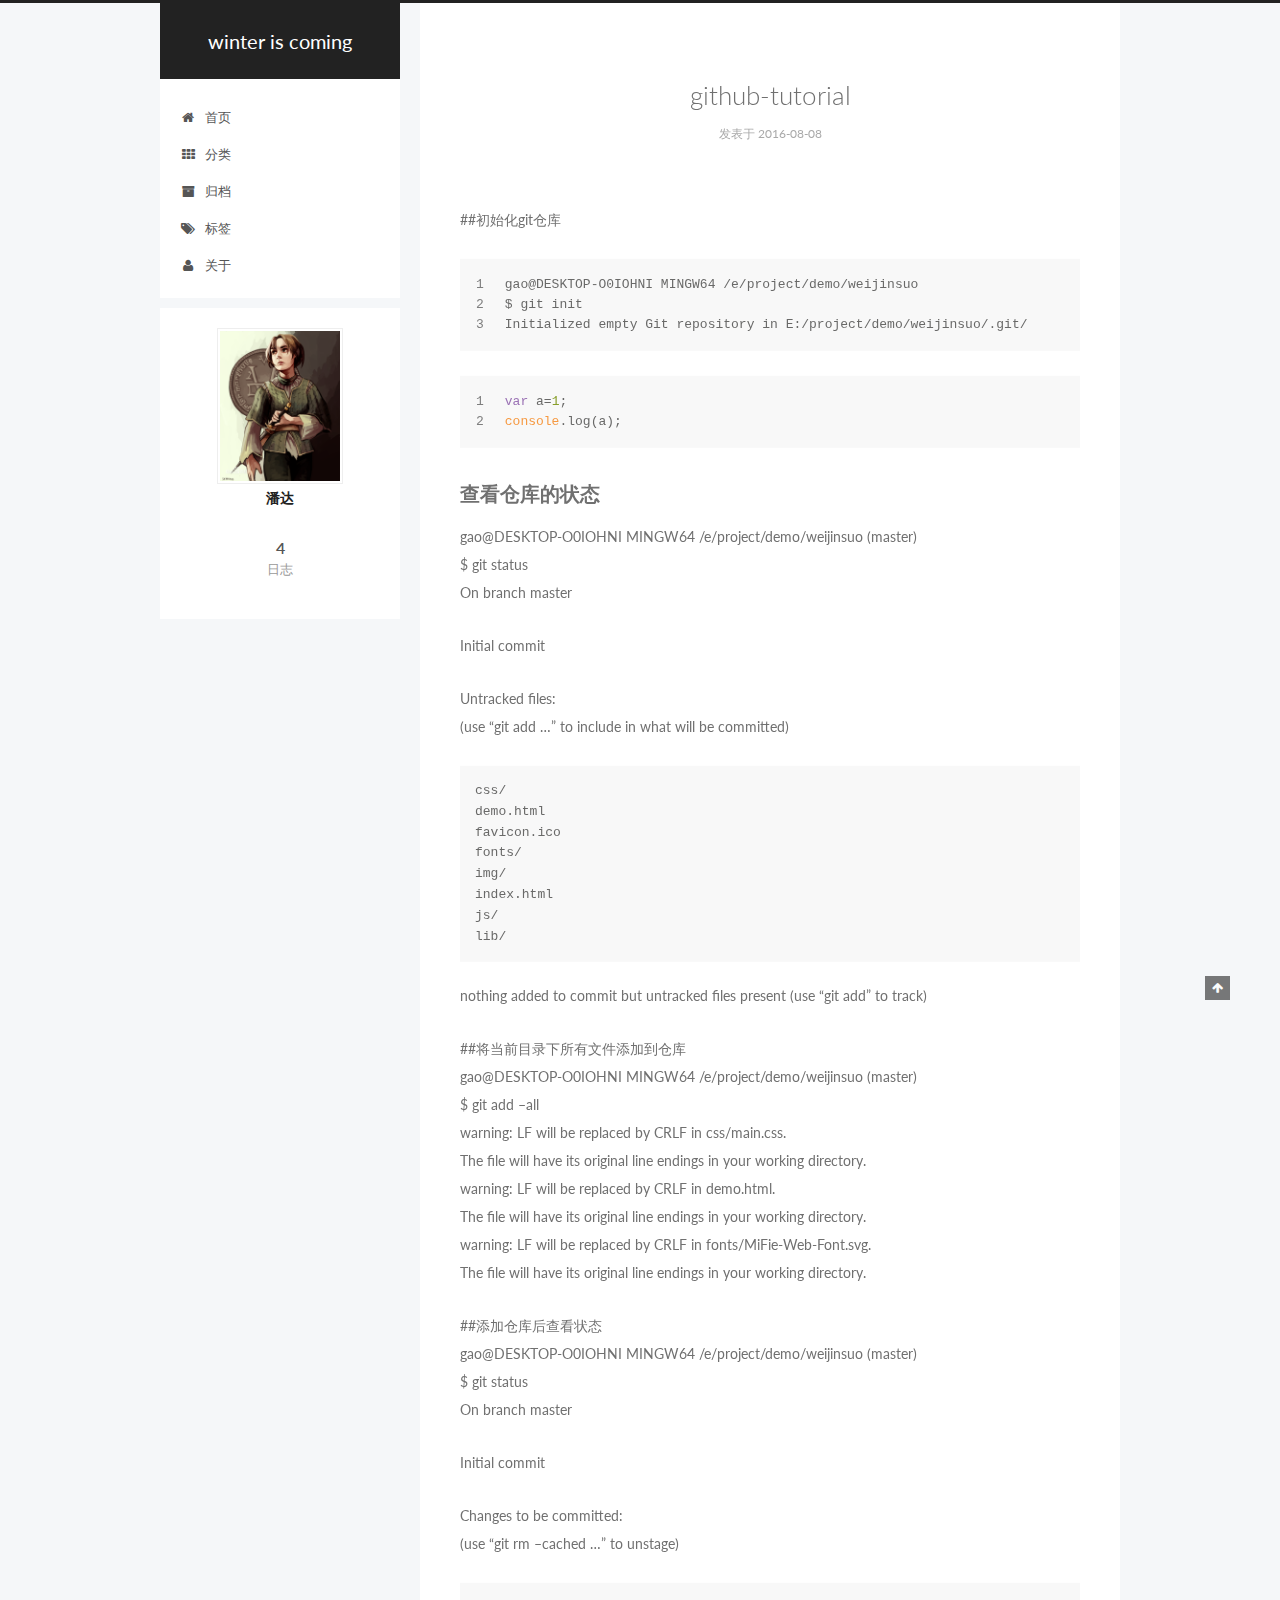
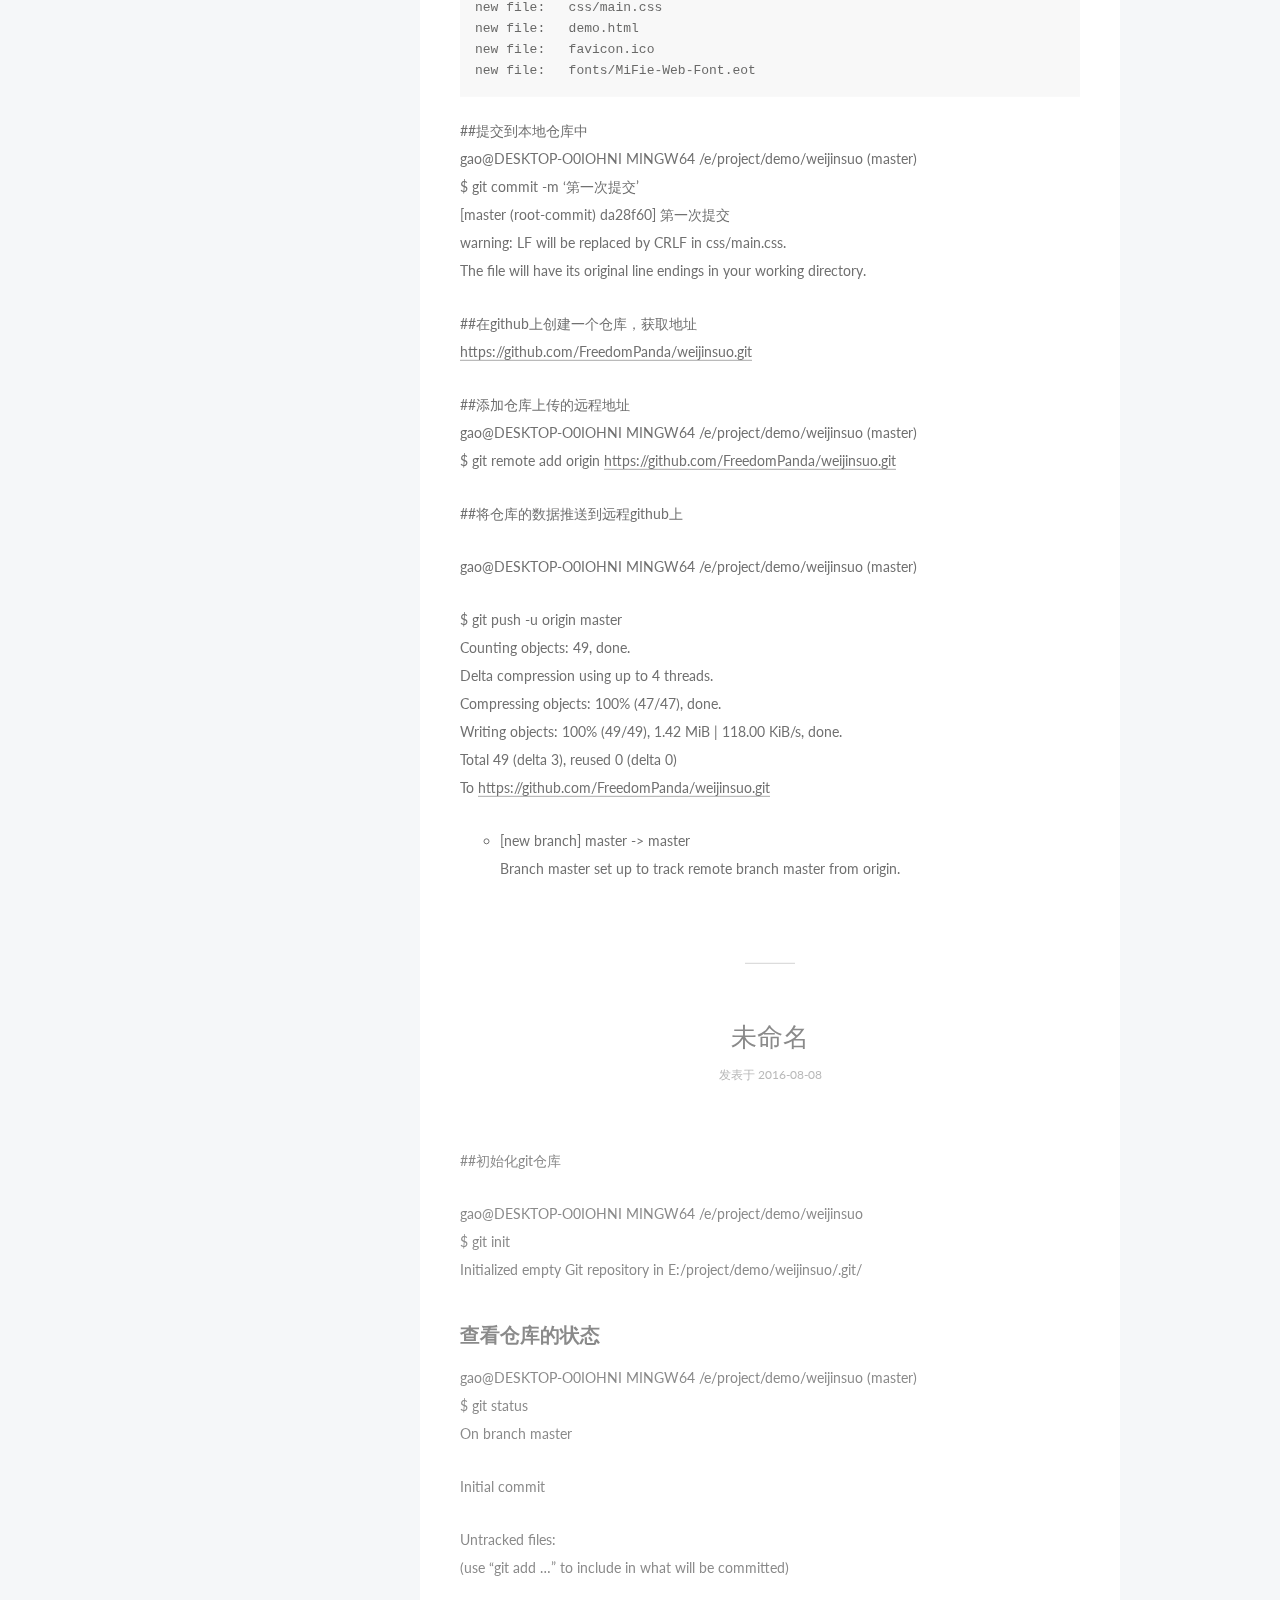
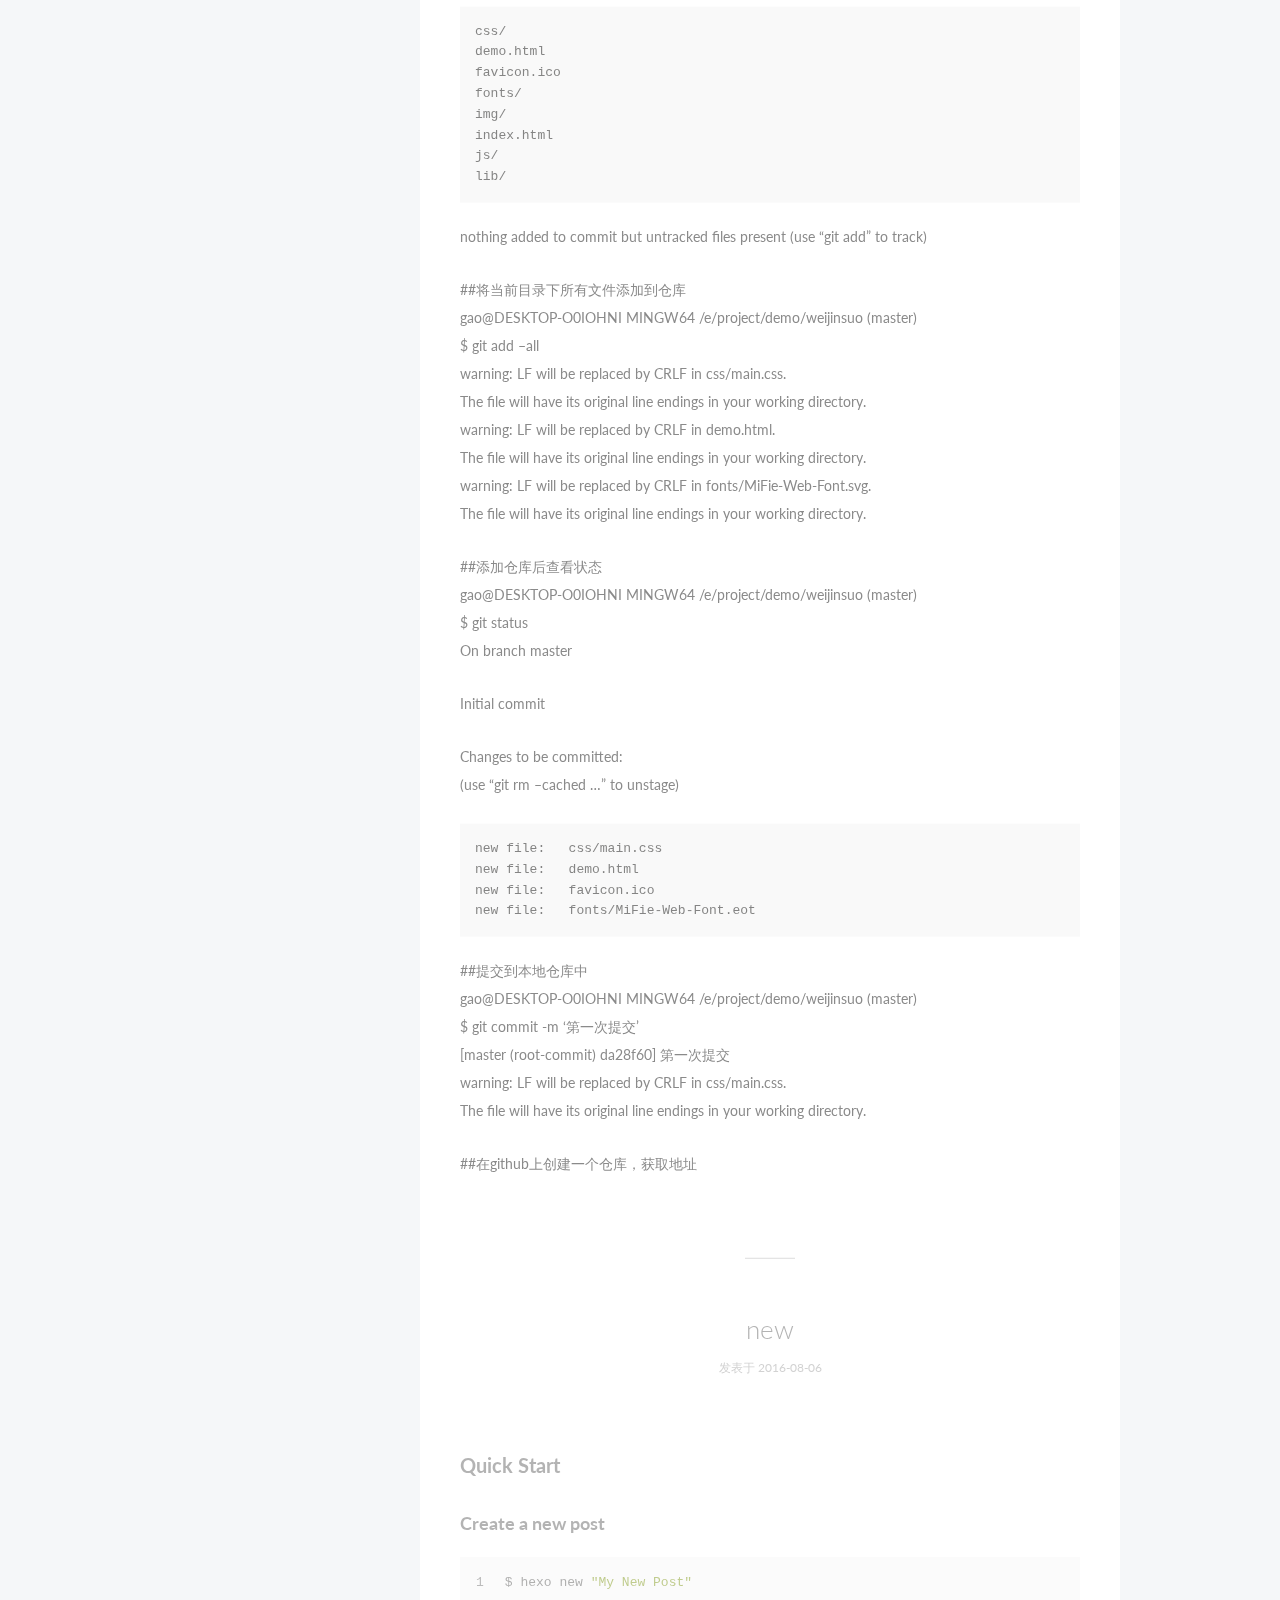
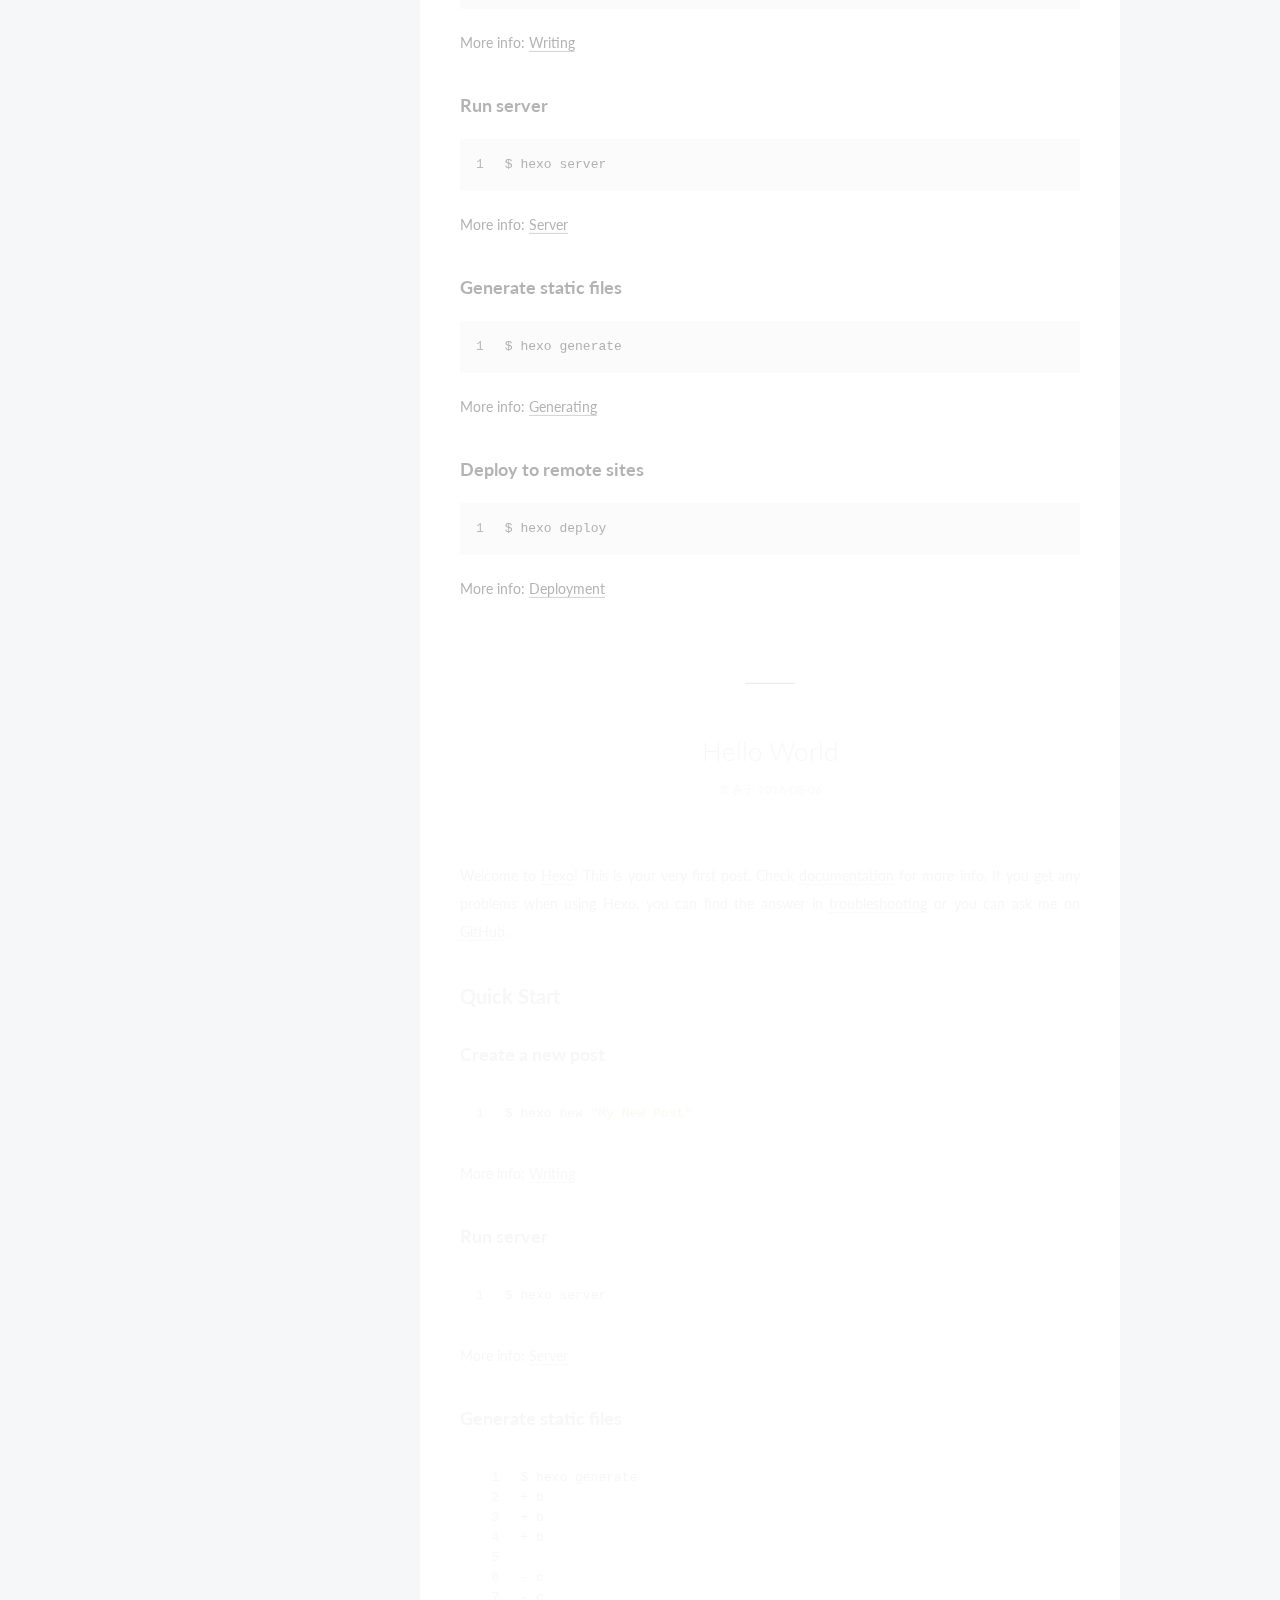
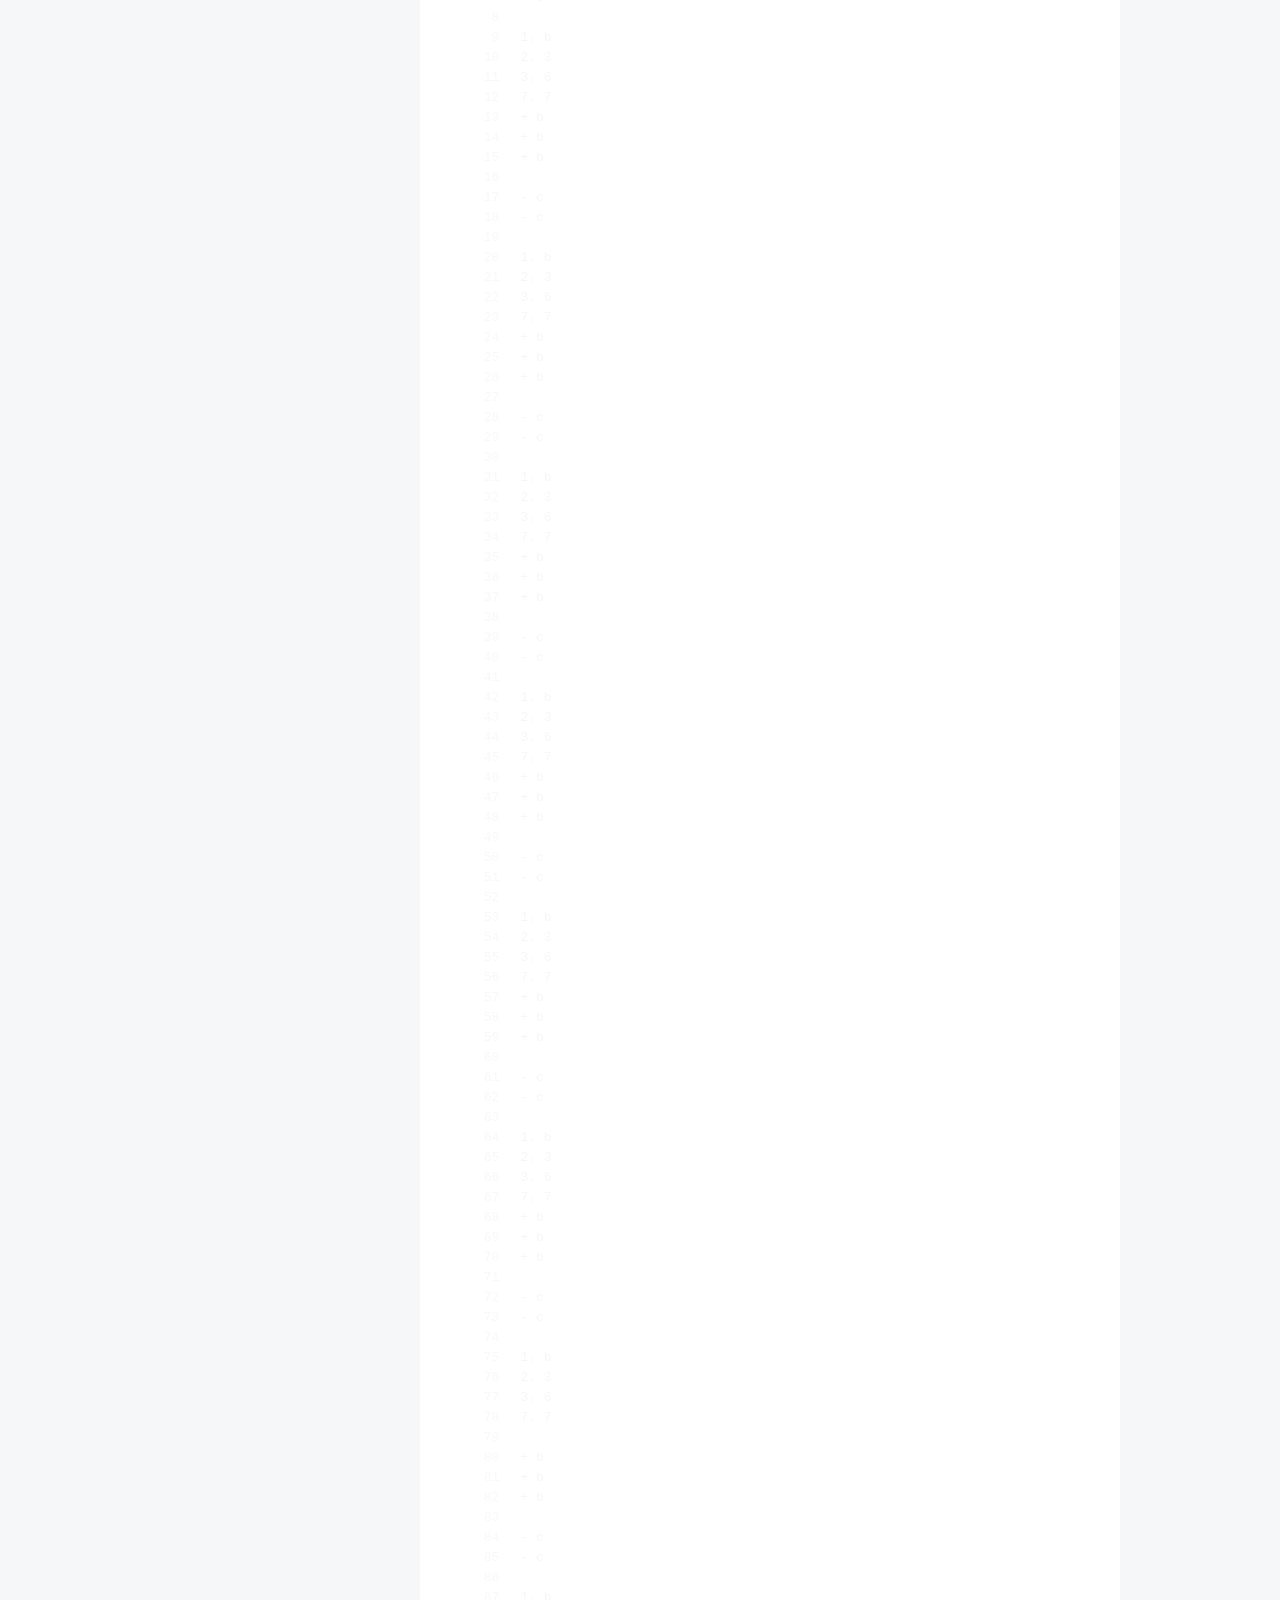
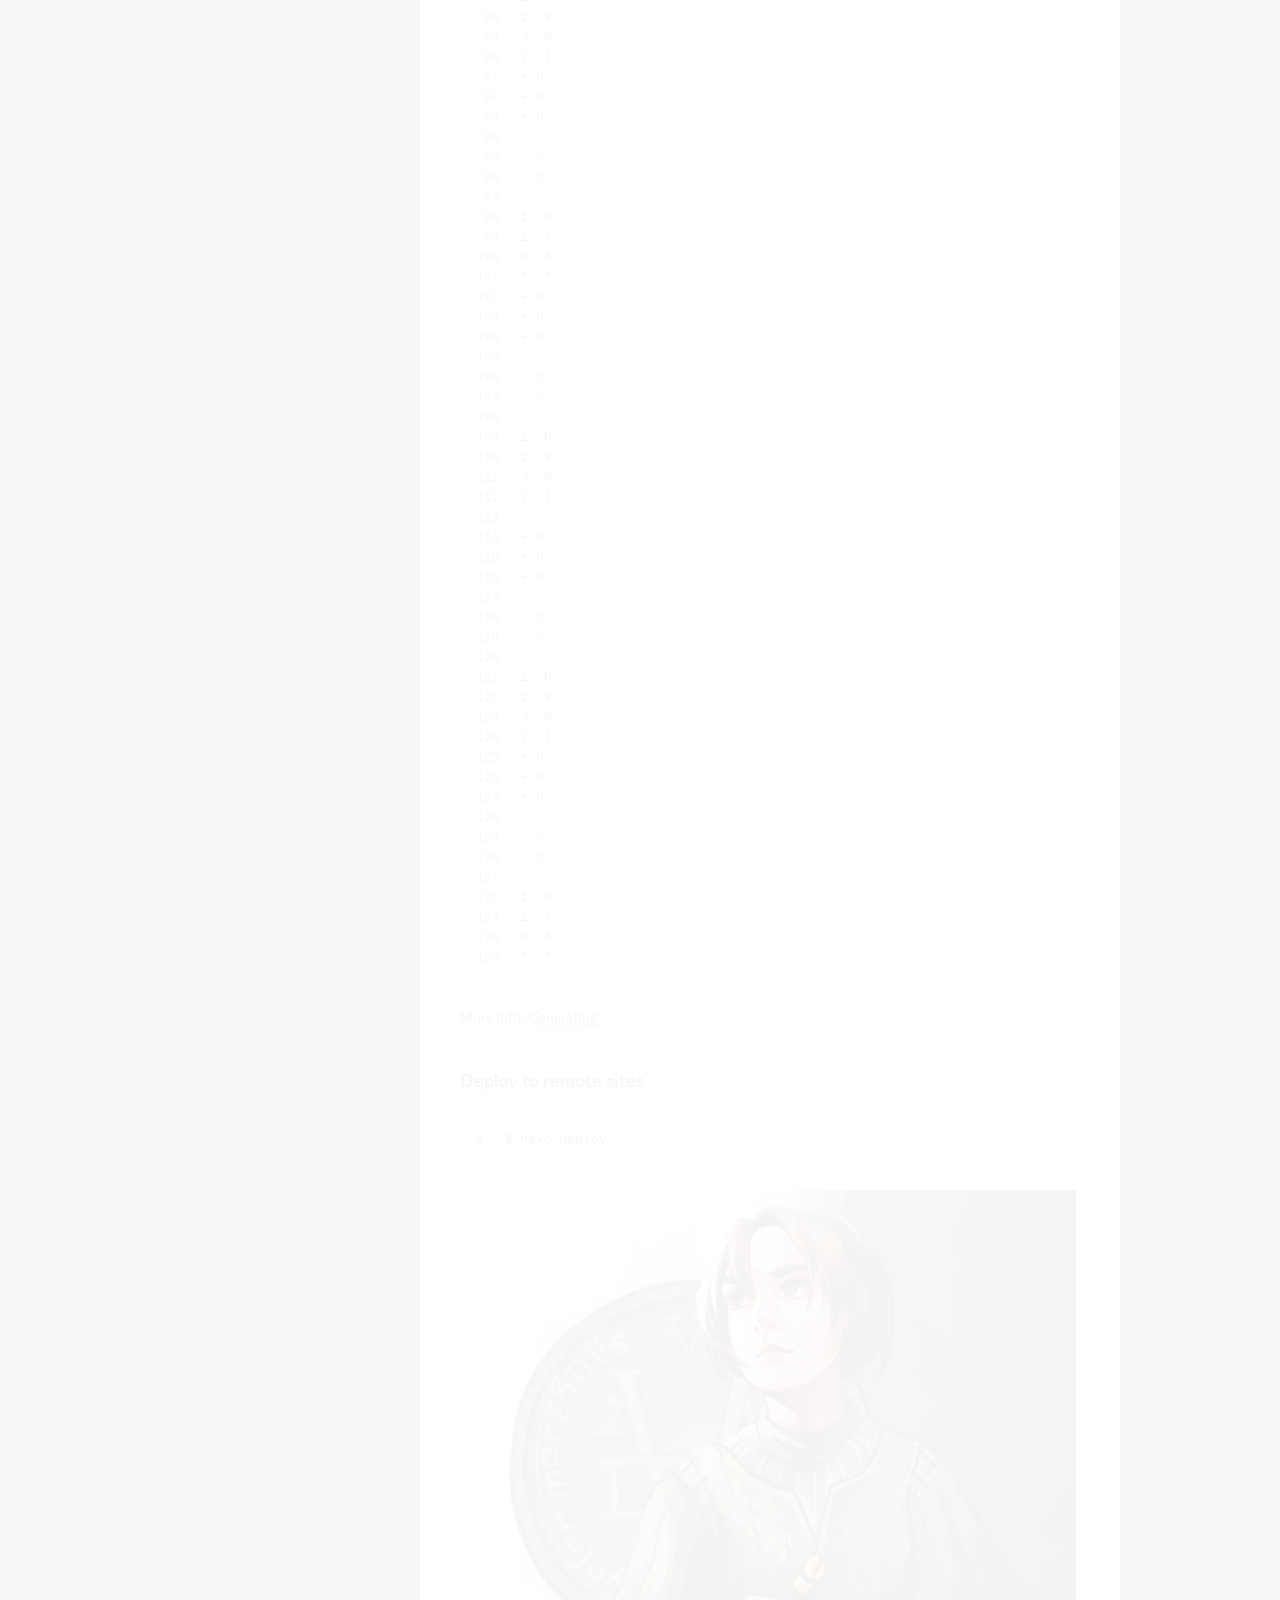
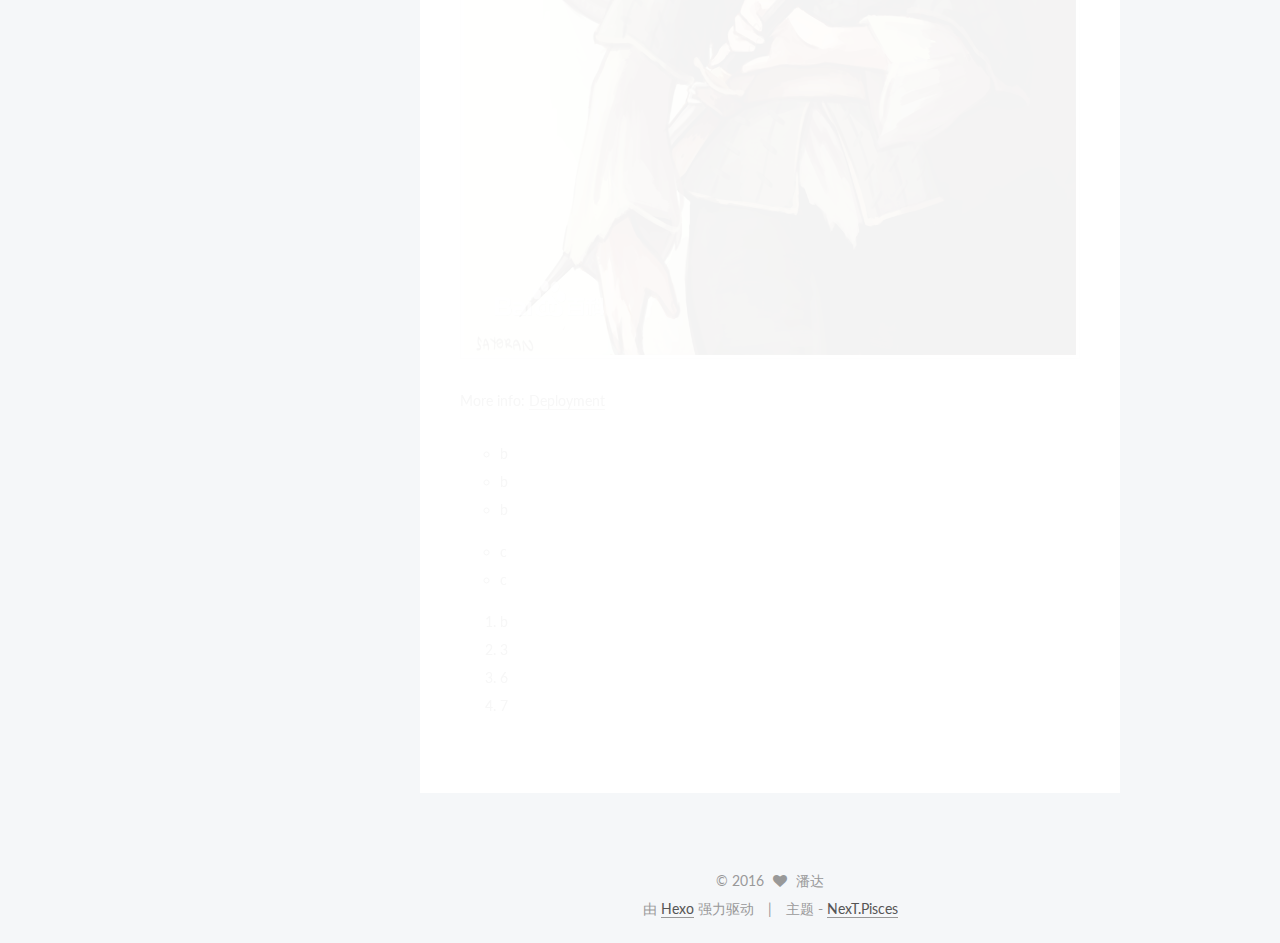
==== commit 493138af: "Site updated: 2016-08-08 10:02:34" ====
--- a/index.html
+++ b/index.html
@@ -726,7 +726,7 @@
       <section class="site-overview sidebar-panel  sidebar-panel-active ">
         <div class="site-author motion-element" itemprop="author" itemscope itemtype="http://schema.org/Person">
           <img class="site-author-image" itemprop="image"
-               src="http://h.hiphotos.baidu.com/baike/c0%3Dbaike180%2C5%2C5%2C180%2C60/sign=b1a7e5d93a6d55fbd1cb7e740c4b242f/c8ea15ce36d3d539213086c43d87e950352ab0ac.jpg"
+               src="/images/ariya.jpg"
                alt="潘达" />
           <p class="site-author-name" itemprop="name">潘达</p>
           <p class="site-description motion-element" itemprop="description"></p>
--- a/css/main.css
+++ b/css/main.css
@@ -1549,7 +1549,7 @@
   width: 4px;
   height: 4px;
   border-radius: 50%;
-  background: #32f55c;
+  background: #13adc3;
 }
 .links-of-blogroll {
   font-size: 13px;
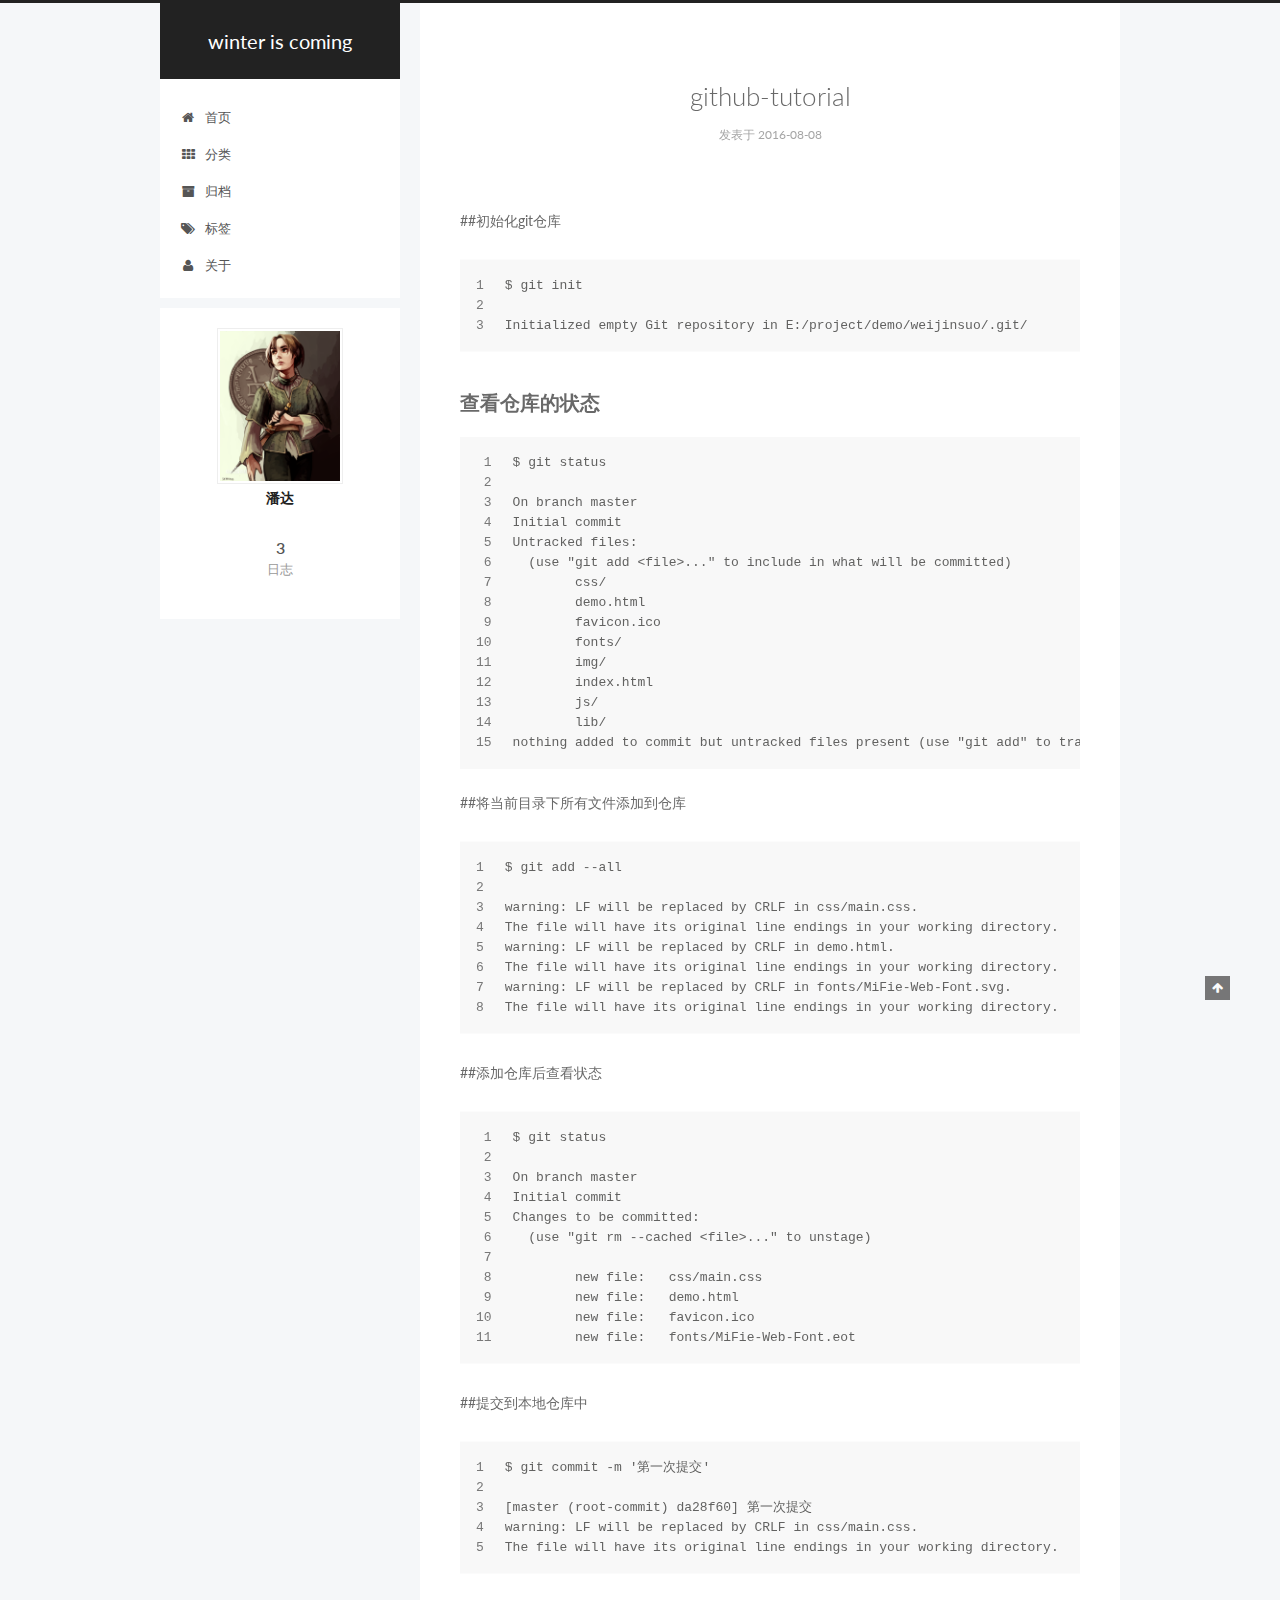
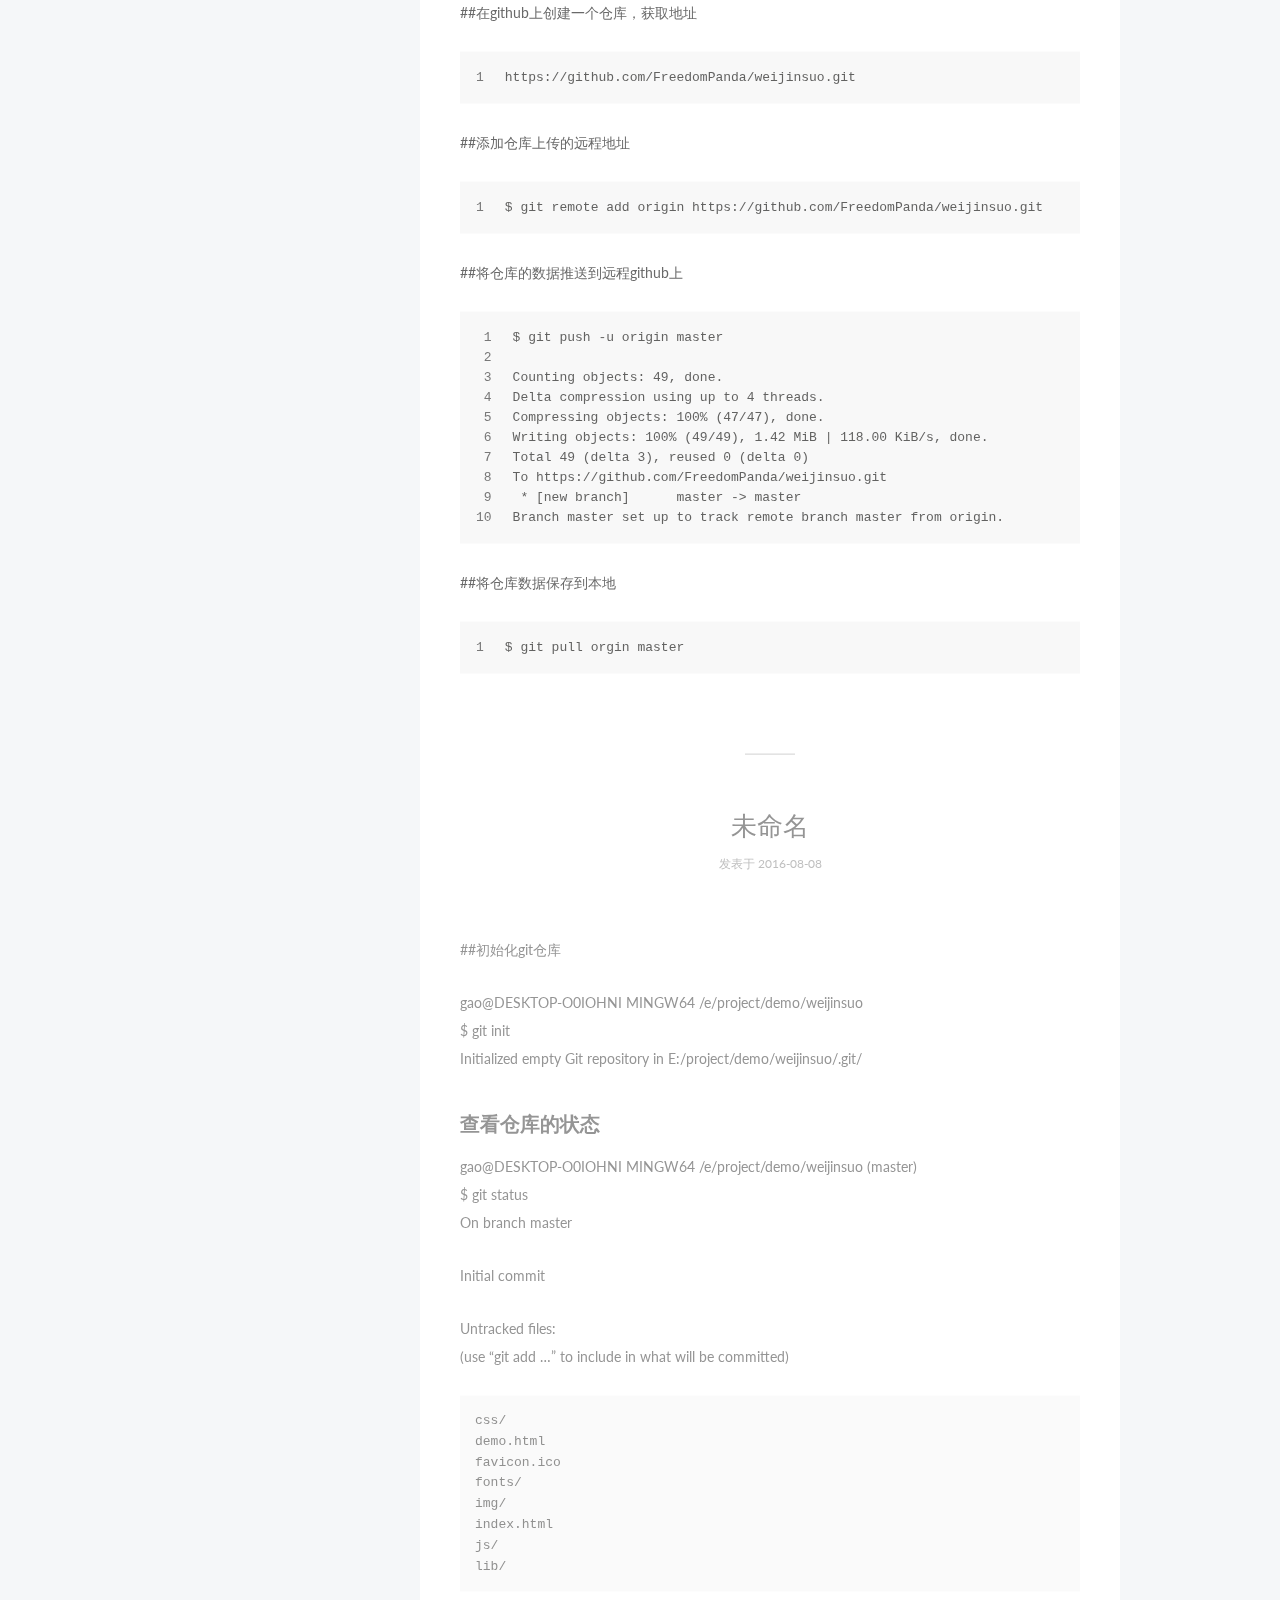
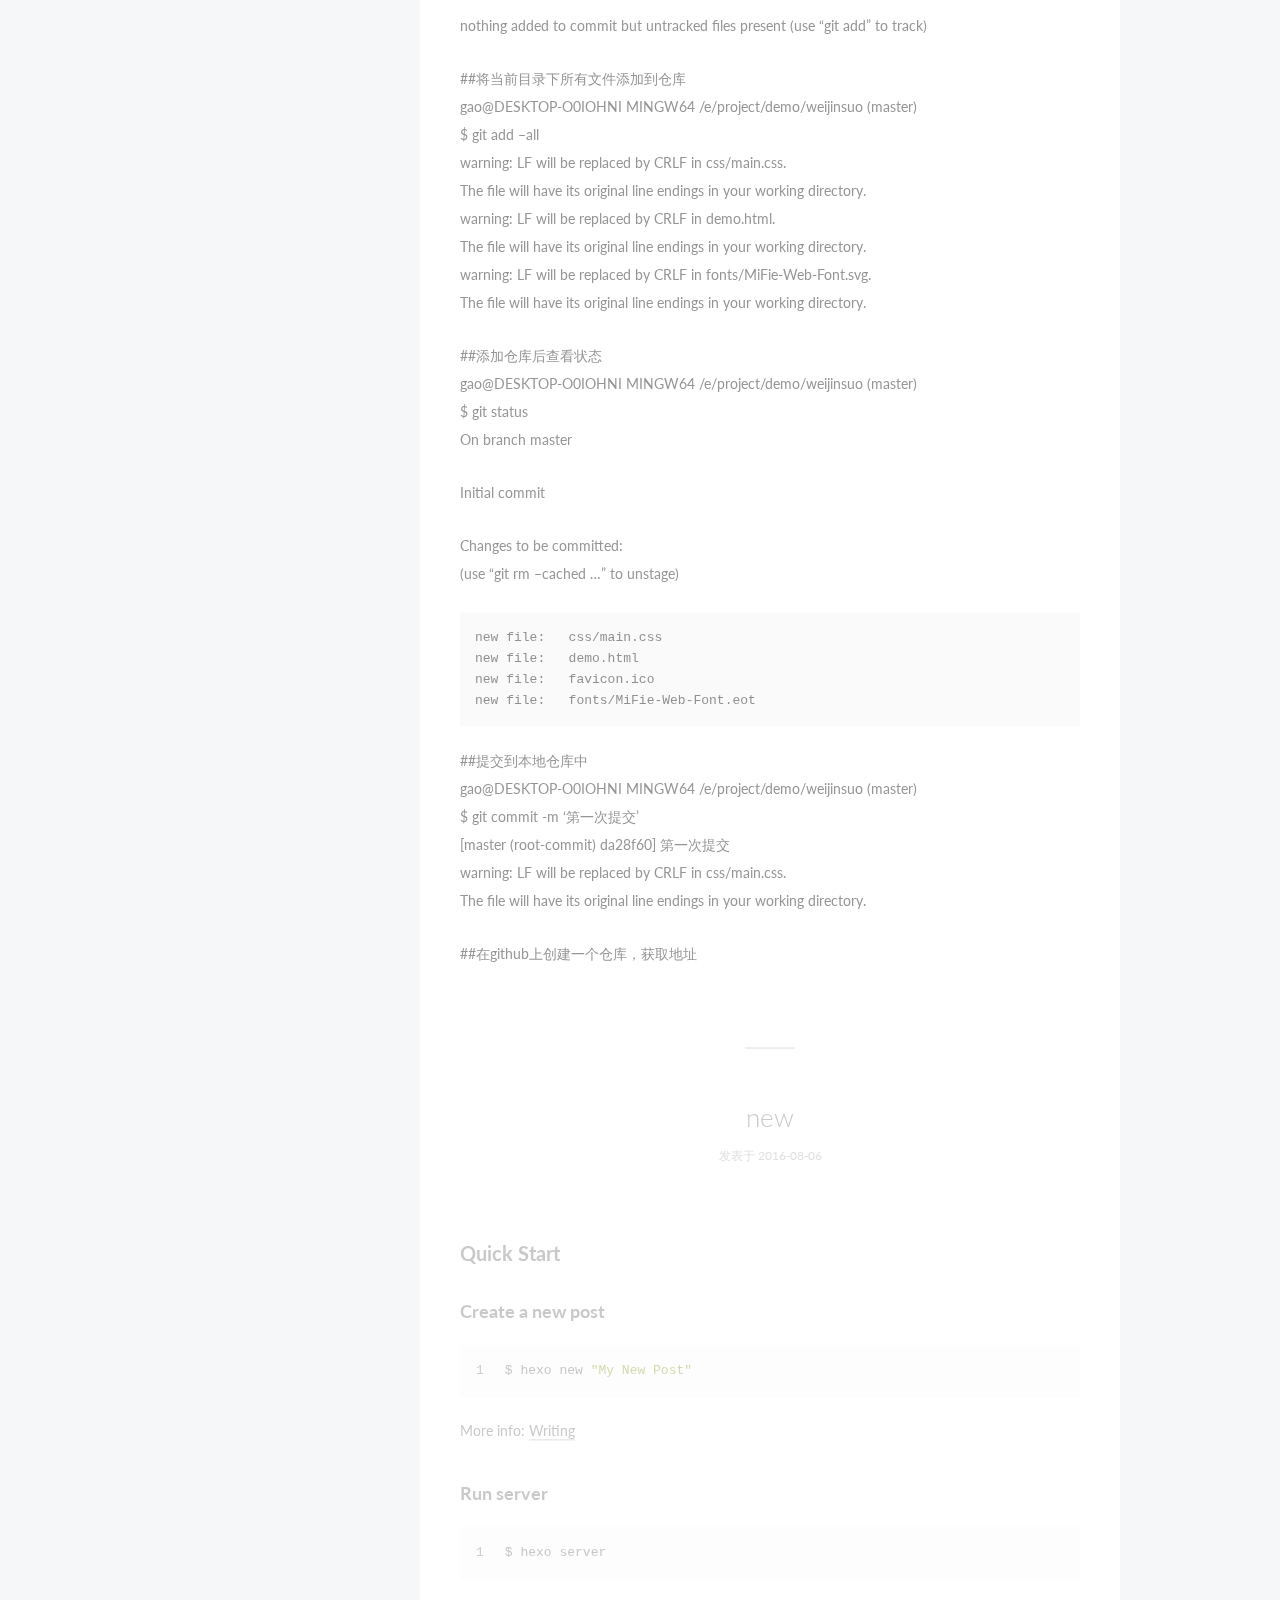
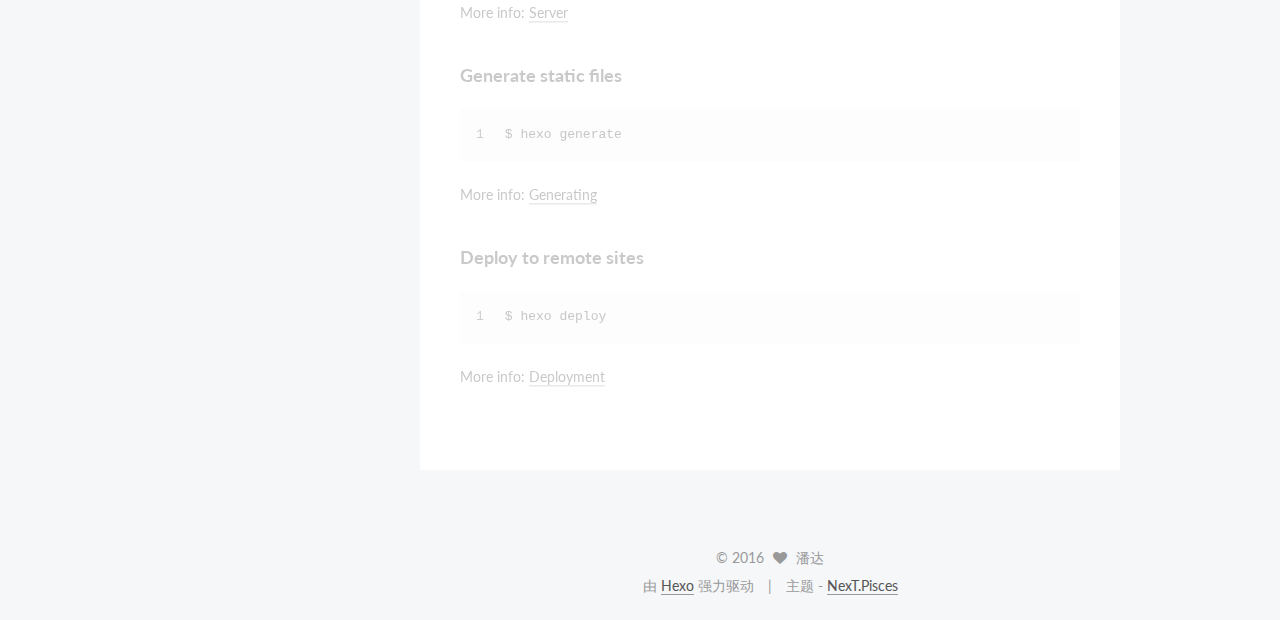
==== commit b5c47cee: "Site updated: 2016-08-08 10:14:59" ====
--- a/index.html
+++ b/index.html
@@ -299,37 +299,15 @@
       
         
           
-            <p>##初始化git仓库<br><figure class="highlight plain"><table><tr><td class="gutter"><pre><div class="line">1</div><div class="line">2</div><div class="line">3</div></pre></td><td class="code"><pre><div class="line">gao@DESKTOP-O0IOHNI MINGW64 /e/project/demo/weijinsuo</div><div class="line">$ git init</div><div class="line">Initialized empty Git repository in E:/project/demo/weijinsuo/.git/</div></pre></td></tr></table></figure></p>
-<figure class="highlight javascript"><table><tr><td class="gutter"><pre><div class="line">1</div><div class="line">2</div></pre></td><td class="code"><pre><div class="line"><span class="keyword">var</span> a=<span class="number">1</span>;</div><div class="line"><span class="built_in">console</span>.log(a);</div></pre></td></tr></table></figure>
-<h2 id="查看仓库的状态"><a href="#查看仓库的状态" class="headerlink" title="查看仓库的状态"></a>查看仓库的状态</h2><p>gao@DESKTOP-O0IOHNI MINGW64 /e/project/demo/weijinsuo (master)<br>$ git status<br>On branch master</p>
-<p>Initial commit</p>
-<p>Untracked files:<br>  (use “git add <file>…” to include in what will be committed)</file></p>
-<pre><code>css/
-demo.html
-favicon.ico
-fonts/
-img/
-index.html
-js/
-lib/
-</code></pre><p>nothing added to commit but untracked files present (use “git add” to track)</p>
-<p>##将当前目录下所有文件添加到仓库<br>gao@DESKTOP-O0IOHNI MINGW64 /e/project/demo/weijinsuo (master)<br>$ git add –all<br>warning: LF will be replaced by CRLF in css/main.css.<br>The file will have its original line endings in your working directory.<br>warning: LF will be replaced by CRLF in demo.html.<br>The file will have its original line endings in your working directory.<br>warning: LF will be replaced by CRLF in fonts/MiFie-Web-Font.svg.<br>The file will have its original line endings in your working directory.</p>
-<p>##添加仓库后查看状态<br>gao@DESKTOP-O0IOHNI MINGW64 /e/project/demo/weijinsuo (master)<br>$ git status<br>On branch master</p>
-<p>Initial commit</p>
-<p>Changes to be committed:<br>  (use “git rm –cached <file>…” to unstage)</file></p>
-<pre><code>new file:   css/main.css
-new file:   demo.html
-new file:   favicon.ico
-new file:   fonts/MiFie-Web-Font.eot
-</code></pre><p>##提交到本地仓库中<br>gao@DESKTOP-O0IOHNI MINGW64 /e/project/demo/weijinsuo (master)<br>$ git commit -m ‘第一次提交’<br>[master (root-commit) da28f60] 第一次提交<br>warning: LF will be replaced by CRLF in css/main.css.<br>The file will have its original line endings in your working directory.</p>
-<p>##在github上创建一个仓库，获取地址<br><a href="https://github.com/FreedomPanda/weijinsuo.git" target="_blank" rel="external">https://github.com/FreedomPanda/weijinsuo.git</a></p>
-<p>##添加仓库上传的远程地址<br>gao@DESKTOP-O0IOHNI MINGW64 /e/project/demo/weijinsuo (master)<br>$ git remote add origin <a href="https://github.com/FreedomPanda/weijinsuo.git" target="_blank" rel="external">https://github.com/FreedomPanda/weijinsuo.git</a></p>
-<p>##将仓库的数据推送到远程github上</p>
-<p>gao@DESKTOP-O0IOHNI MINGW64 /e/project/demo/weijinsuo (master)</p>
-<p>$ git push -u origin master<br>Counting objects: 49, done.<br>Delta compression using up to 4 threads.<br>Compressing objects: 100% (47/47), done.<br>Writing objects: 100% (49/49), 1.42 MiB | 118.00 KiB/s, done.<br>Total 49 (delta 3), reused 0 (delta 0)<br>To <a href="https://github.com/FreedomPanda/weijinsuo.git" target="_blank" rel="external">https://github.com/FreedomPanda/weijinsuo.git</a></p>
-<ul>
-<li>[new branch]      master -&gt; master<br>Branch master set up to track remote branch master from origin.</li>
-</ul>
+            <p>##初始化git仓库<br><figure class="highlight plain"><table><tr><td class="gutter"><pre><div class="line">1</div><div class="line">2</div><div class="line">3</div></pre></td><td class="code"><pre><div class="line">$ git init</div><div class="line"></div><div class="line">Initialized empty Git repository in E:/project/demo/weijinsuo/.git/</div></pre></td></tr></table></figure></p>
+<h2 id="查看仓库的状态"><a href="#查看仓库的状态" class="headerlink" title="查看仓库的状态"></a>查看仓库的状态</h2><figure class="highlight plain"><table><tr><td class="gutter"><pre><div class="line">1</div><div class="line">2</div><div class="line">3</div><div class="line">4</div><div class="line">5</div><div class="line">6</div><div class="line">7</div><div class="line">8</div><div class="line">9</div><div class="line">10</div><div class="line">11</div><div class="line">12</div><div class="line">13</div><div class="line">14</div><div class="line">15</div></pre></td><td class="code"><pre><div class="line">$ git status</div><div class="line"></div><div class="line">On branch master</div><div class="line">Initial commit</div><div class="line">Untracked files:</div><div class="line">  (use &quot;git add &lt;file&gt;...&quot; to include in what will be committed)</div><div class="line">        css/</div><div class="line">        demo.html</div><div class="line">        favicon.ico</div><div class="line">        fonts/</div><div class="line">        img/</div><div class="line">        index.html</div><div class="line">        js/</div><div class="line">        lib/</div><div class="line">nothing added to commit but untracked files present (use &quot;git add&quot; to track)</div></pre></td></tr></table></figure>
+<p>##将当前目录下所有文件添加到仓库<br><figure class="highlight plain"><table><tr><td class="gutter"><pre><div class="line">1</div><div class="line">2</div><div class="line">3</div><div class="line">4</div><div class="line">5</div><div class="line">6</div><div class="line">7</div><div class="line">8</div></pre></td><td class="code"><pre><div class="line">$ git add --all</div><div class="line"></div><div class="line">warning: LF will be replaced by CRLF in css/main.css.</div><div class="line">The file will have its original line endings in your working directory.</div><div class="line">warning: LF will be replaced by CRLF in demo.html.</div><div class="line">The file will have its original line endings in your working directory.</div><div class="line">warning: LF will be replaced by CRLF in fonts/MiFie-Web-Font.svg.</div><div class="line">The file will have its original line endings in your working directory.</div></pre></td></tr></table></figure></p>
+<p>##添加仓库后查看状态<br><figure class="highlight plain"><table><tr><td class="gutter"><pre><div class="line">1</div><div class="line">2</div><div class="line">3</div><div class="line">4</div><div class="line">5</div><div class="line">6</div><div class="line">7</div><div class="line">8</div><div class="line">9</div><div class="line">10</div><div class="line">11</div></pre></td><td class="code"><pre><div class="line">$ git status</div><div class="line"></div><div class="line">On branch master</div><div class="line">Initial commit</div><div class="line">Changes to be committed:</div><div class="line">  (use &quot;git rm --cached &lt;file&gt;...&quot; to unstage)</div><div class="line"></div><div class="line">        new file:   css/main.css</div><div class="line">        new file:   demo.html</div><div class="line">        new file:   favicon.ico</div><div class="line">        new file:   fonts/MiFie-Web-Font.eot</div></pre></td></tr></table></figure></p>
+<p>##提交到本地仓库中<br><figure class="highlight plain"><table><tr><td class="gutter"><pre><div class="line">1</div><div class="line">2</div><div class="line">3</div><div class="line">4</div><div class="line">5</div></pre></td><td class="code"><pre><div class="line">$ git commit -m &apos;第一次提交&apos;</div><div class="line"></div><div class="line">[master (root-commit) da28f60] 第一次提交</div><div class="line">warning: LF will be replaced by CRLF in css/main.css.</div><div class="line">The file will have its original line endings in your working directory.</div></pre></td></tr></table></figure></p>
+<p>##在github上创建一个仓库，获取地址<br><figure class="highlight plain"><table><tr><td class="gutter"><pre><div class="line">1</div></pre></td><td class="code"><pre><div class="line">https://github.com/FreedomPanda/weijinsuo.git</div></pre></td></tr></table></figure></p>
+<p>##添加仓库上传的远程地址<br><figure class="highlight plain"><table><tr><td class="gutter"><pre><div class="line">1</div></pre></td><td class="code"><pre><div class="line">$ git remote add origin https://github.com/FreedomPanda/weijinsuo.git</div></pre></td></tr></table></figure></p>
+<p>##将仓库的数据推送到远程github上<br><figure class="highlight plain"><table><tr><td class="gutter"><pre><div class="line">1</div><div class="line">2</div><div class="line">3</div><div class="line">4</div><div class="line">5</div><div class="line">6</div><div class="line">7</div><div class="line">8</div><div class="line">9</div><div class="line">10</div></pre></td><td class="code"><pre><div class="line">$ git push -u origin master</div><div class="line"></div><div class="line">Counting objects: 49, done.</div><div class="line">Delta compression using up to 4 threads.</div><div class="line">Compressing objects: 100% (47/47), done.</div><div class="line">Writing objects: 100% (49/49), 1.42 MiB | 118.00 KiB/s, done.</div><div class="line">Total 49 (delta 3), reused 0 (delta 0)</div><div class="line">To https://github.com/FreedomPanda/weijinsuo.git</div><div class="line"> * [new branch]      master -&gt; master</div><div class="line">Branch master set up to track remote branch master from origin.</div></pre></td></tr></table></figure></p>
+<p>##将仓库数据保存到本地<br><figure class="highlight plain"><table><tr><td class="gutter"><pre><div class="line">1</div></pre></td><td class="code"><pre><div class="line">$ git pull orgin master</div></pre></td></tr></table></figure></p>
 
           
         
@@ -576,123 +554,6 @@
 
 
     
-      
-
-  
-  
-
-  
-  
-  
-
-  <article class="post post-type-normal " itemscope itemtype="http://schema.org/Article">
-
-    
-      <header class="post-header">
-
-        
-        
-          <h1 class="post-title" itemprop="name headline">
-            
-            
-              
-                
-                <a class="post-title-link" href="/2016/08/06/hello-world/" itemprop="url">
-                  Hello World
-                </a>
-              
-            
-          </h1>
-        
-
-        <div class="post-meta">
-          <span class="post-time">
-            <span class="post-meta-item-icon">
-              <i class="fa fa-calendar-o"></i>
-            </span>
-            <span class="post-meta-item-text">发表于</span>
-            <time itemprop="dateCreated" datetime="2016-08-06T09:15:48+08:00" content="2016-08-06">
-              2016-08-06
-            </time>
-          </span>
-
-          
-
-          
-            
-          
-
-          
-
-          
-          
-
-          
-        </div>
-      </header>
-    
-
-
-    <div class="post-body" itemprop="articleBody">
-
-      
-      
-
-      
-        
-          
-            <p>Welcome to <a href="https://hexo.io/" target="_blank" rel="external">Hexo</a>! This is your very first post. Check <a href="https://hexo.io/docs/" target="_blank" rel="external">documentation</a> for more info. If you get any problems when using Hexo, you can find the answer in <a href="https://hexo.io/docs/troubleshooting.html" target="_blank" rel="external">troubleshooting</a> or you can ask me on <a href="https://github.com/hexojs/hexo/issues" target="_blank" rel="external">GitHub</a>.</p>
-<h2 id="Quick-Start"><a href="#Quick-Start" class="headerlink" title="Quick Start"></a>Quick Start</h2><h3 id="Create-a-new-post"><a href="#Create-a-new-post" class="headerlink" title="Create a new post"></a>Create a new post</h3><figure class="highlight bash"><table><tr><td class="gutter"><pre><div class="line">1</div></pre></td><td class="code"><pre><div class="line">$ hexo new <span class="string">"My New Post"</span></div></pre></td></tr></table></figure>
-<p>More info: <a href="https://hexo.io/docs/writing.html" target="_blank" rel="external">Writing</a></p>
-<h3 id="Run-server"><a href="#Run-server" class="headerlink" title="Run server"></a>Run server</h3><figure class="highlight bash"><table><tr><td class="gutter"><pre><div class="line">1</div></pre></td><td class="code"><pre><div class="line">$ hexo server</div></pre></td></tr></table></figure>
-<p>More info: <a href="https://hexo.io/docs/server.html" target="_blank" rel="external">Server</a></p>
-<h3 id="Generate-static-files"><a href="#Generate-static-files" class="headerlink" title="Generate static files"></a>Generate static files</h3><figure class="highlight bash"><table><tr><td class="gutter"><pre><div class="line">1</div><div class="line">2</div><div class="line">3</div><div class="line">4</div><div class="line">5</div><div class="line">6</div><div class="line">7</div><div class="line">8</div><div class="line">9</div><div class="line">10</div><div class="line">11</div><div class="line">12</div><div class="line">13</div><div class="line">14</div><div class="line">15</div><div class="line">16</div><div class="line">17</div><div class="line">18</div><div class="line">19</div><div class="line">20</div><div class="line">21</div><div class="line">22</div><div class="line">23</div><div class="line">24</div><div class="line">25</div><div class="line">26</div><div class="line">27</div><div class="line">28</div><div class="line">29</div><div class="line">30</div><div class="line">31</div><div class="line">32</div><div class="line">33</div><div class="line">34</div><div class="line">35</div><div class="line">36</div><div class="line">37</div><div class="line">38</div><div class="line">39</div><div class="line">40</div><div class="line">41</div><div class="line">42</div><div class="line">43</div><div class="line">44</div><div class="line">45</div><div class="line">46</div><div class="line">47</div><div class="line">48</div><div class="line">49</div><div class="line">50</div><div class="line">51</div><div class="line">52</div><div class="line">53</div><div class="line">54</div><div class="line">55</div><div class="line">56</div><div class="line">57</div><div class="line">58</div><div class="line">59</div><div class="line">60</div><div class="line">61</div><div class="line">62</div><div class="line">63</div><div class="line">64</div><div class="line">65</div><div class="line">66</div><div class="line">67</div><div class="line">68</div><div class="line">69</div><div class="line">70</div><div class="line">71</div><div class="line">72</div><div class="line">73</div><div class="line">74</div><div class="line">75</div><div class="line">76</div><div class="line">77</div><div class="line">78</div><div class="line">79</div><div class="line">80</div><div class="line">81</div><div class="line">82</div><div class="line">83</div><div class="line">84</div><div class="line">85</div><div class="line">86</div><div class="line">87</div><div class="line">88</div><div class="line">89</div><div class="line">90</div><div class="line">91</div><div class="line">92</div><div class="line">93</div><div class="line">94</div><div class="line">95</div><div class="line">96</div><div class="line">97</div><div class="line">98</div><div class="line">99</div><div class="line">100</div><div class="line">101</div><div class="line">102</div><div class="line">103</div><div class="line">104</div><div class="line">105</div><div class="line">106</div><div class="line">107</div><div class="line">108</div><div class="line">109</div><div class="line">110</div><div class="line">111</div><div class="line">112</div><div class="line">113</div><div class="line">114</div><div class="line">115</div><div class="line">116</div><div class="line">117</div><div class="line">118</div><div class="line">119</div><div class="line">120</div><div class="line">121</div><div class="line">122</div><div class="line">123</div><div class="line">124</div><div class="line">125</div><div class="line">126</div><div class="line">127</div><div class="line">128</div><div class="line">129</div><div class="line">130</div><div class="line">131</div><div class="line">132</div><div class="line">133</div><div class="line">134</div><div class="line">135</div></pre></td><td class="code"><pre><div class="line">$ hexo generate</div><div class="line">+ b</div><div class="line">+ b</div><div class="line">+ b</div><div class="line"></div><div class="line">- c</div><div class="line">- c</div><div class="line"></div><div class="line">1. b</div><div class="line">2. 3</div><div class="line">3. 6</div><div class="line">7. 7</div><div class="line">+ b</div><div class="line">+ b</div><div class="line">+ b</div><div class="line"></div><div class="line">- c</div><div class="line">- c</div><div class="line"></div><div class="line">1. b</div><div class="line">2. 3</div><div class="line">3. 6</div><div class="line">7. 7</div><div class="line">+ b</div><div class="line">+ b</div><div class="line">+ b</div><div class="line"></div><div class="line">- c</div><div class="line">- c</div><div class="line"></div><div class="line">1. b</div><div class="line">2. 3</div><div class="line">3. 6</div><div class="line">7. 7</div><div class="line">+ b</div><div class="line">+ b</div><div class="line">+ b</div><div class="line"></div><div class="line">- c</div><div class="line">- c</div><div class="line"></div><div class="line">1. b</div><div class="line">2. 3</div><div class="line">3. 6</div><div class="line">7. 7</div><div class="line">+ b</div><div class="line">+ b</div><div class="line">+ b</div><div class="line"></div><div class="line">- c</div><div class="line">- c</div><div class="line"></div><div class="line">1. b</div><div class="line">2. 3</div><div class="line">3. 6</div><div class="line">7. 7</div><div class="line">+ b</div><div class="line">+ b</div><div class="line">+ b</div><div class="line"></div><div class="line">- c</div><div class="line">- c</div><div class="line"></div><div class="line">1. b</div><div class="line">2. 3</div><div class="line">3. 6</div><div class="line">7. 7</div><div class="line">+ b</div><div class="line">+ b</div><div class="line">+ b</div><div class="line"></div><div class="line">- c</div><div class="line">- c</div><div class="line"></div><div class="line">1. b</div><div class="line">2. 3</div><div class="line">3. 6</div><div class="line">7. 7</div><div class="line"></div><div class="line">+ b</div><div class="line">+ b</div><div class="line">+ b</div><div class="line"></div><div class="line">- c</div><div class="line">- c</div><div class="line"></div><div class="line">1. b</div><div class="line">2. 3</div><div class="line">3. 6</div><div class="line">7. 7</div><div class="line">+ b</div><div class="line">+ b</div><div class="line">+ b</div><div class="line"></div><div class="line">- c</div><div class="line">- c</div><div class="line"></div><div class="line">1. b</div><div class="line">2. 3</div><div class="line">3. 6</div><div class="line">7. 7</div><div class="line">+ b</div><div class="line">+ b</div><div class="line">+ b</div><div class="line"></div><div class="line">- c</div><div class="line">- c</div><div class="line"></div><div class="line">1. b</div><div class="line">2. 3</div><div class="line">3. 6</div><div class="line">7. 7</div><div class="line"></div><div class="line">+ b</div><div class="line">+ b</div><div class="line">+ b</div><div class="line"></div><div class="line">- c</div><div class="line">- c</div><div class="line"></div><div class="line">1. b</div><div class="line">2. 3</div><div class="line">3. 6</div><div class="line">7. 7</div><div class="line">+ b</div><div class="line">+ b</div><div class="line">+ b</div><div class="line"></div><div class="line">- c</div><div class="line">- c</div><div class="line"></div><div class="line">1. b</div><div class="line">2. 3</div><div class="line">3. 6</div><div class="line">7. 7</div></pre></td></tr></table></figure>
-<p>More info: <a href="https://hexo.io/docs/generating.html" target="_blank" rel="external">Generating</a></p>
-<h3 id="Deploy-to-remote-sites"><a href="#Deploy-to-remote-sites" class="headerlink" title="Deploy to remote sites"></a>Deploy to remote sites</h3><figure class="highlight bash"><table><tr><td class="gutter"><pre><div class="line">1</div></pre></td><td class="code"><pre><div class="line">$ hexo deploy</div></pre></td></tr></table></figure>
-<p><img src="/img/ariya.jpg" alt="&#39;img&#39;"><br>More info: <a href="https://hexo.io/docs/deployment.html" target="_blank" rel="external">Deployment</a></p>
-<ul>
-<li>b</li>
-<li>b</li>
-<li>b</li>
-</ul>
-<ul>
-<li>c</li>
-<li>c</li>
-</ul>
-<ol>
-<li>b</li>
-<li>3</li>
-<li>6</li>
-<li>7</li>
-</ol>
-
-          
-        
-      
-    </div>
-
-    <div>
-      
-    </div>
-
-    <div>
-      
-    </div>
-
-    <footer class="post-footer">
-      
-
-      
-
-      
-      
-        <div class="post-eof"></div>
-      
-    </footer>
-  </article>
-
-
-    
   </section>
 
   
@@ -734,7 +595,7 @@
         <nav class="site-state motion-element">
           <div class="site-state-item site-state-posts">
             <a href="/archives">
-              <span class="site-state-item-count">4</span>
+              <span class="site-state-item-count">3</span>
               <span class="site-state-item-name">日志</span>
             </a>
           </div>
--- a/css/main.css
+++ b/css/main.css
@@ -1549,7 +1549,7 @@
   width: 4px;
   height: 4px;
   border-radius: 50%;
-  background: #13adc3;
+  background: #ffff40;
 }
 .links-of-blogroll {
   font-size: 13px;
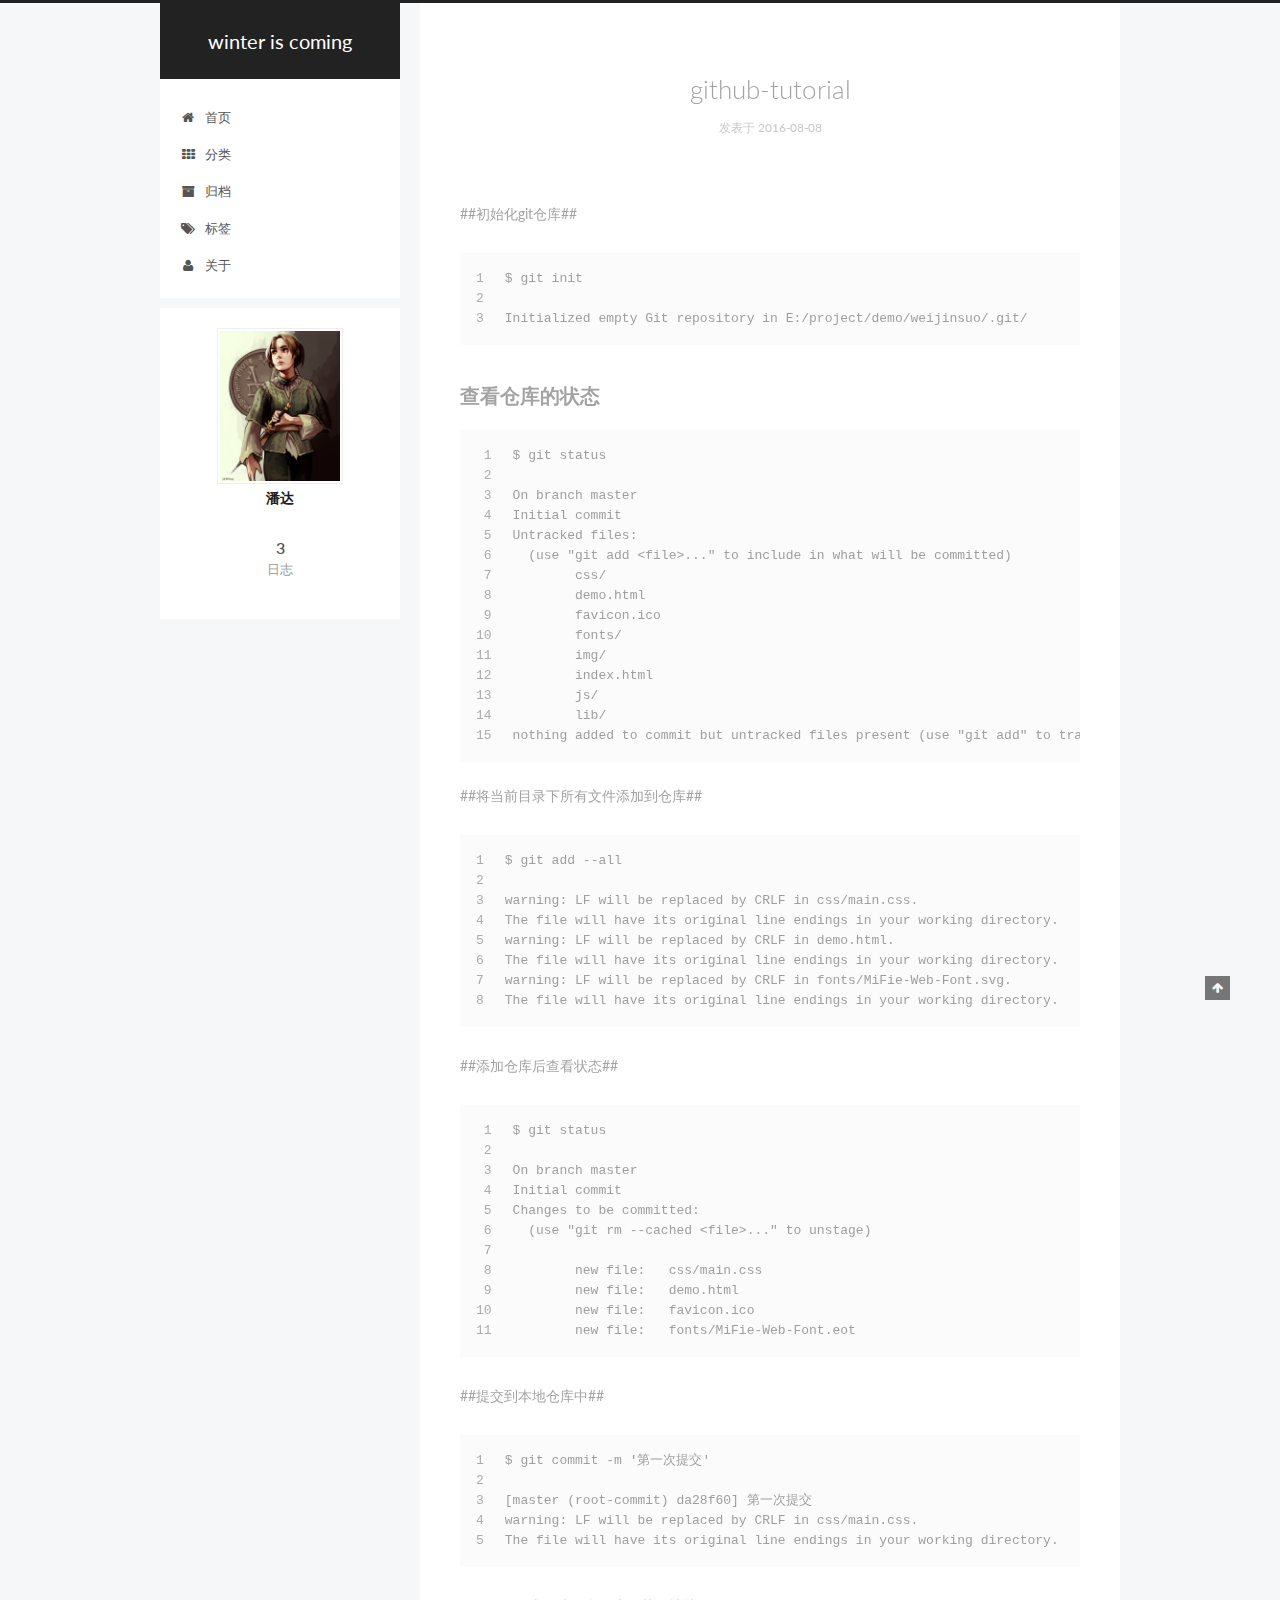
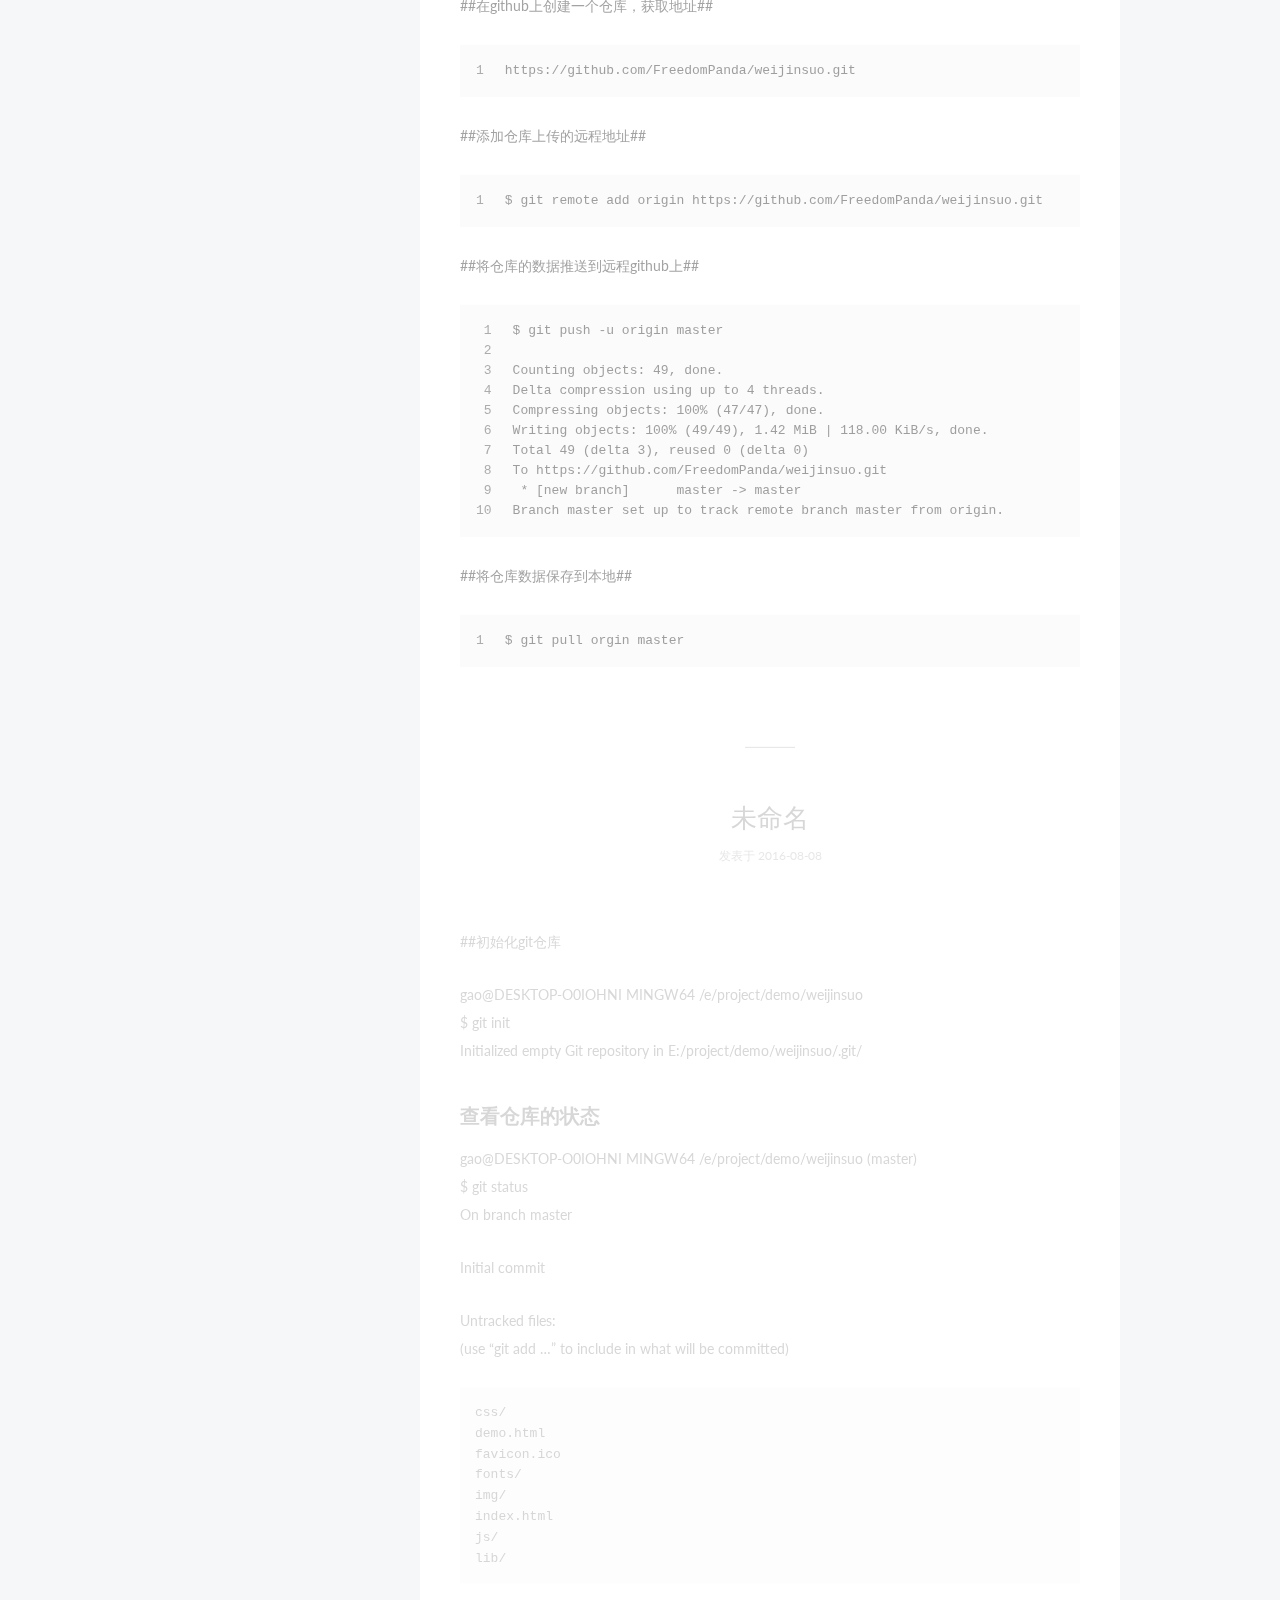
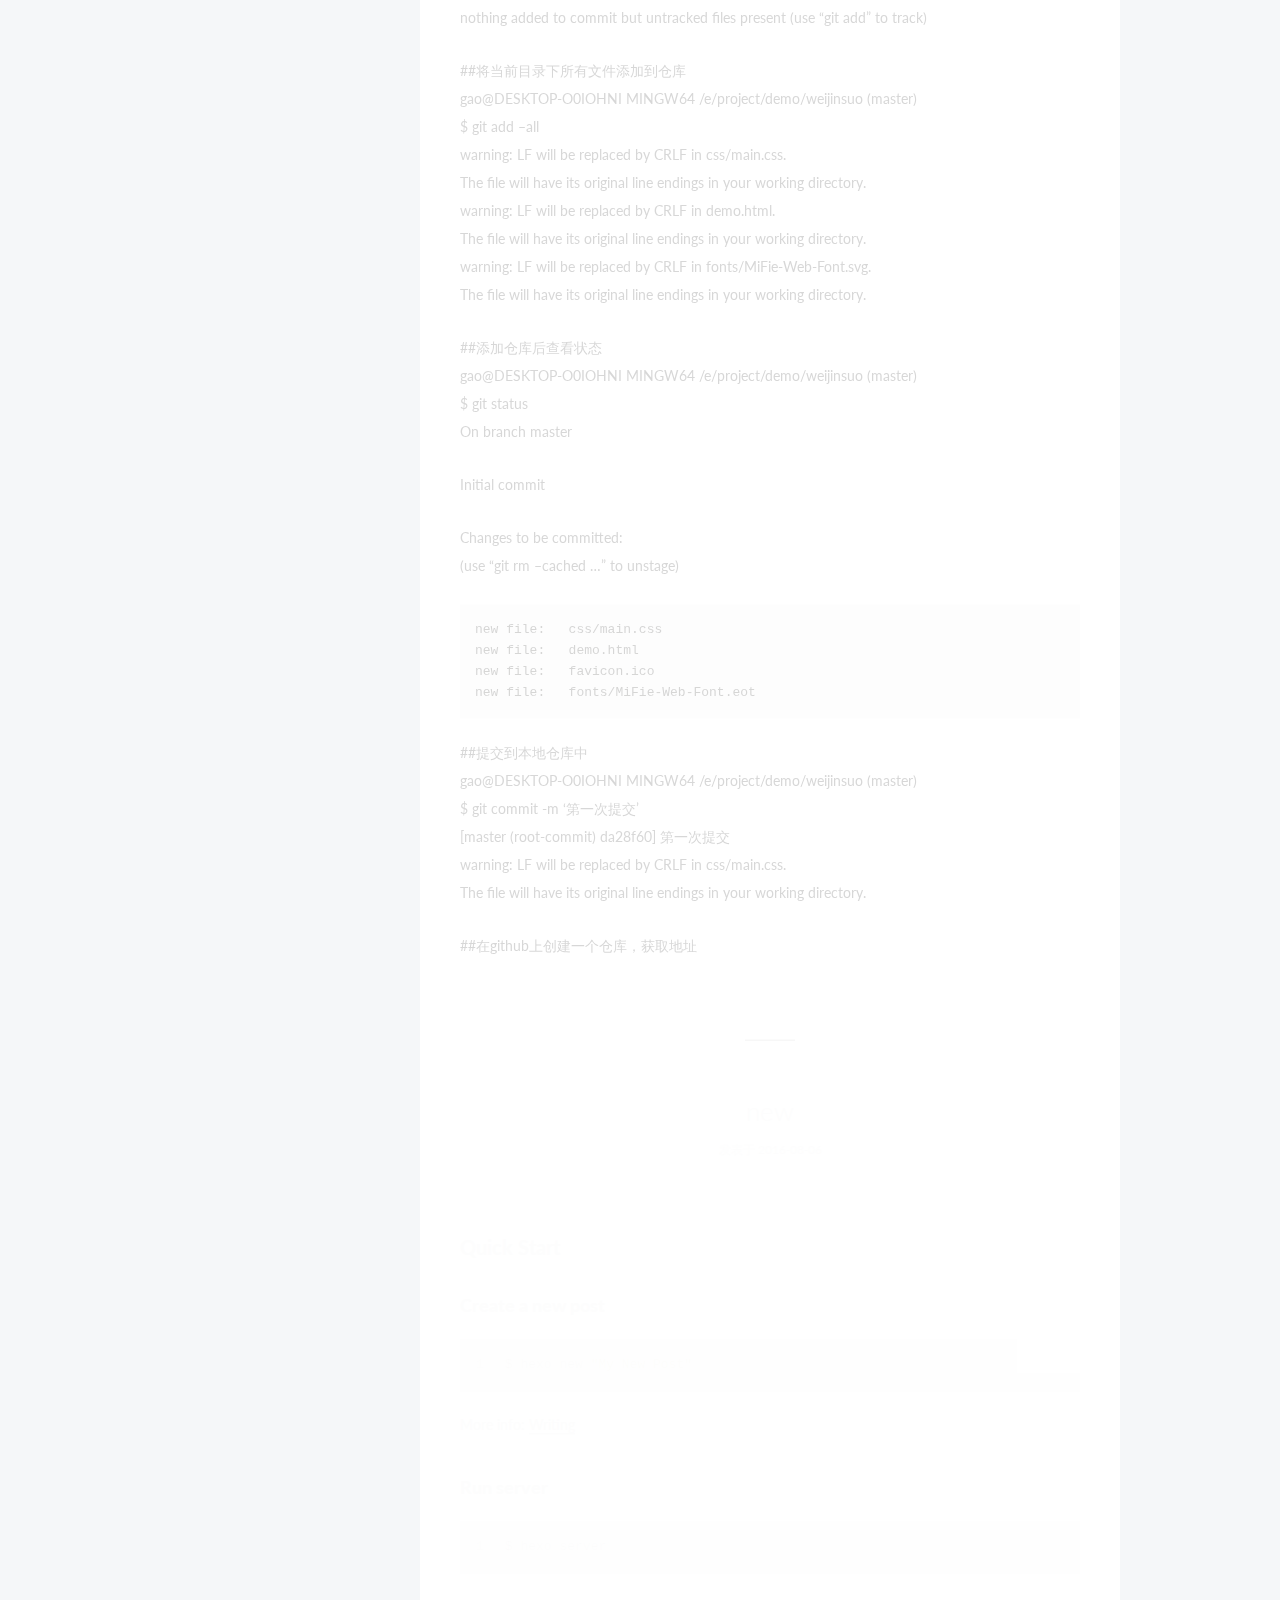
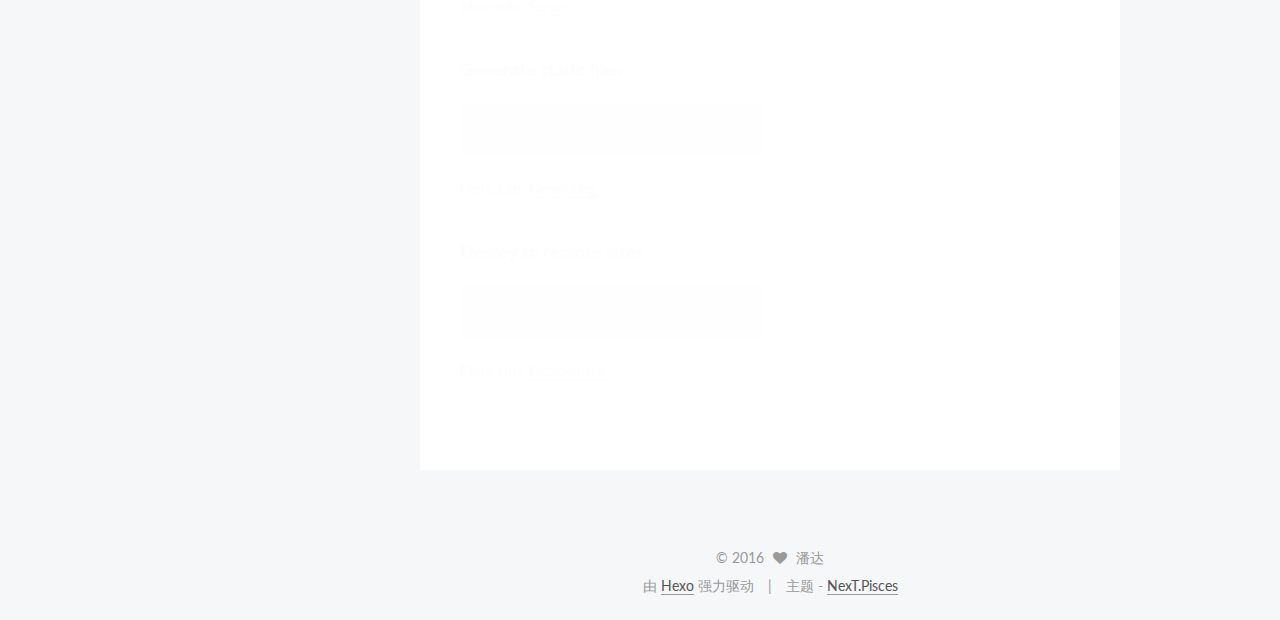
==== commit dcf91692: "Site updated: 2016-08-08 10:17:03" ====
--- a/index.html
+++ b/index.html
@@ -299,15 +299,15 @@
       
         
           
-            <p>##初始化git仓库<br><figure class="highlight plain"><table><tr><td class="gutter"><pre><div class="line">1</div><div class="line">2</div><div class="line">3</div></pre></td><td class="code"><pre><div class="line">$ git init</div><div class="line"></div><div class="line">Initialized empty Git repository in E:/project/demo/weijinsuo/.git/</div></pre></td></tr></table></figure></p>
+            <p>##初始化git仓库##<br><figure class="highlight plain"><table><tr><td class="gutter"><pre><div class="line">1</div><div class="line">2</div><div class="line">3</div></pre></td><td class="code"><pre><div class="line">$ git init</div><div class="line"></div><div class="line">Initialized empty Git repository in E:/project/demo/weijinsuo/.git/</div></pre></td></tr></table></figure></p>
 <h2 id="查看仓库的状态"><a href="#查看仓库的状态" class="headerlink" title="查看仓库的状态"></a>查看仓库的状态</h2><figure class="highlight plain"><table><tr><td class="gutter"><pre><div class="line">1</div><div class="line">2</div><div class="line">3</div><div class="line">4</div><div class="line">5</div><div class="line">6</div><div class="line">7</div><div class="line">8</div><div class="line">9</div><div class="line">10</div><div class="line">11</div><div class="line">12</div><div class="line">13</div><div class="line">14</div><div class="line">15</div></pre></td><td class="code"><pre><div class="line">$ git status</div><div class="line"></div><div class="line">On branch master</div><div class="line">Initial commit</div><div class="line">Untracked files:</div><div class="line">  (use &quot;git add &lt;file&gt;...&quot; to include in what will be committed)</div><div class="line">        css/</div><div class="line">        demo.html</div><div class="line">        favicon.ico</div><div class="line">        fonts/</div><div class="line">        img/</div><div class="line">        index.html</div><div class="line">        js/</div><div class="line">        lib/</div><div class="line">nothing added to commit but untracked files present (use &quot;git add&quot; to track)</div></pre></td></tr></table></figure>
-<p>##将当前目录下所有文件添加到仓库<br><figure class="highlight plain"><table><tr><td class="gutter"><pre><div class="line">1</div><div class="line">2</div><div class="line">3</div><div class="line">4</div><div class="line">5</div><div class="line">6</div><div class="line">7</div><div class="line">8</div></pre></td><td class="code"><pre><div class="line">$ git add --all</div><div class="line"></div><div class="line">warning: LF will be replaced by CRLF in css/main.css.</div><div class="line">The file will have its original line endings in your working directory.</div><div class="line">warning: LF will be replaced by CRLF in demo.html.</div><div class="line">The file will have its original line endings in your working directory.</div><div class="line">warning: LF will be replaced by CRLF in fonts/MiFie-Web-Font.svg.</div><div class="line">The file will have its original line endings in your working directory.</div></pre></td></tr></table></figure></p>
-<p>##添加仓库后查看状态<br><figure class="highlight plain"><table><tr><td class="gutter"><pre><div class="line">1</div><div class="line">2</div><div class="line">3</div><div class="line">4</div><div class="line">5</div><div class="line">6</div><div class="line">7</div><div class="line">8</div><div class="line">9</div><div class="line">10</div><div class="line">11</div></pre></td><td class="code"><pre><div class="line">$ git status</div><div class="line"></div><div class="line">On branch master</div><div class="line">Initial commit</div><div class="line">Changes to be committed:</div><div class="line">  (use &quot;git rm --cached &lt;file&gt;...&quot; to unstage)</div><div class="line"></div><div class="line">        new file:   css/main.css</div><div class="line">        new file:   demo.html</div><div class="line">        new file:   favicon.ico</div><div class="line">        new file:   fonts/MiFie-Web-Font.eot</div></pre></td></tr></table></figure></p>
-<p>##提交到本地仓库中<br><figure class="highlight plain"><table><tr><td class="gutter"><pre><div class="line">1</div><div class="line">2</div><div class="line">3</div><div class="line">4</div><div class="line">5</div></pre></td><td class="code"><pre><div class="line">$ git commit -m &apos;第一次提交&apos;</div><div class="line"></div><div class="line">[master (root-commit) da28f60] 第一次提交</div><div class="line">warning: LF will be replaced by CRLF in css/main.css.</div><div class="line">The file will have its original line endings in your working directory.</div></pre></td></tr></table></figure></p>
-<p>##在github上创建一个仓库，获取地址<br><figure class="highlight plain"><table><tr><td class="gutter"><pre><div class="line">1</div></pre></td><td class="code"><pre><div class="line">https://github.com/FreedomPanda/weijinsuo.git</div></pre></td></tr></table></figure></p>
-<p>##添加仓库上传的远程地址<br><figure class="highlight plain"><table><tr><td class="gutter"><pre><div class="line">1</div></pre></td><td class="code"><pre><div class="line">$ git remote add origin https://github.com/FreedomPanda/weijinsuo.git</div></pre></td></tr></table></figure></p>
-<p>##将仓库的数据推送到远程github上<br><figure class="highlight plain"><table><tr><td class="gutter"><pre><div class="line">1</div><div class="line">2</div><div class="line">3</div><div class="line">4</div><div class="line">5</div><div class="line">6</div><div class="line">7</div><div class="line">8</div><div class="line">9</div><div class="line">10</div></pre></td><td class="code"><pre><div class="line">$ git push -u origin master</div><div class="line"></div><div class="line">Counting objects: 49, done.</div><div class="line">Delta compression using up to 4 threads.</div><div class="line">Compressing objects: 100% (47/47), done.</div><div class="line">Writing objects: 100% (49/49), 1.42 MiB | 118.00 KiB/s, done.</div><div class="line">Total 49 (delta 3), reused 0 (delta 0)</div><div class="line">To https://github.com/FreedomPanda/weijinsuo.git</div><div class="line"> * [new branch]      master -&gt; master</div><div class="line">Branch master set up to track remote branch master from origin.</div></pre></td></tr></table></figure></p>
-<p>##将仓库数据保存到本地<br><figure class="highlight plain"><table><tr><td class="gutter"><pre><div class="line">1</div></pre></td><td class="code"><pre><div class="line">$ git pull orgin master</div></pre></td></tr></table></figure></p>
+<p>##将当前目录下所有文件添加到仓库##<br><figure class="highlight plain"><table><tr><td class="gutter"><pre><div class="line">1</div><div class="line">2</div><div class="line">3</div><div class="line">4</div><div class="line">5</div><div class="line">6</div><div class="line">7</div><div class="line">8</div></pre></td><td class="code"><pre><div class="line">$ git add --all</div><div class="line"></div><div class="line">warning: LF will be replaced by CRLF in css/main.css.</div><div class="line">The file will have its original line endings in your working directory.</div><div class="line">warning: LF will be replaced by CRLF in demo.html.</div><div class="line">The file will have its original line endings in your working directory.</div><div class="line">warning: LF will be replaced by CRLF in fonts/MiFie-Web-Font.svg.</div><div class="line">The file will have its original line endings in your working directory.</div></pre></td></tr></table></figure></p>
+<p>##添加仓库后查看状态##<br><figure class="highlight plain"><table><tr><td class="gutter"><pre><div class="line">1</div><div class="line">2</div><div class="line">3</div><div class="line">4</div><div class="line">5</div><div class="line">6</div><div class="line">7</div><div class="line">8</div><div class="line">9</div><div class="line">10</div><div class="line">11</div></pre></td><td class="code"><pre><div class="line">$ git status</div><div class="line"></div><div class="line">On branch master</div><div class="line">Initial commit</div><div class="line">Changes to be committed:</div><div class="line">  (use &quot;git rm --cached &lt;file&gt;...&quot; to unstage)</div><div class="line"></div><div class="line">        new file:   css/main.css</div><div class="line">        new file:   demo.html</div><div class="line">        new file:   favicon.ico</div><div class="line">        new file:   fonts/MiFie-Web-Font.eot</div></pre></td></tr></table></figure></p>
+<p>##提交到本地仓库中##<br><figure class="highlight plain"><table><tr><td class="gutter"><pre><div class="line">1</div><div class="line">2</div><div class="line">3</div><div class="line">4</div><div class="line">5</div></pre></td><td class="code"><pre><div class="line">$ git commit -m &apos;第一次提交&apos;</div><div class="line"></div><div class="line">[master (root-commit) da28f60] 第一次提交</div><div class="line">warning: LF will be replaced by CRLF in css/main.css.</div><div class="line">The file will have its original line endings in your working directory.</div></pre></td></tr></table></figure></p>
+<p>##在github上创建一个仓库，获取地址##<br><figure class="highlight plain"><table><tr><td class="gutter"><pre><div class="line">1</div></pre></td><td class="code"><pre><div class="line">https://github.com/FreedomPanda/weijinsuo.git</div></pre></td></tr></table></figure></p>
+<p>##添加仓库上传的远程地址##<br><figure class="highlight plain"><table><tr><td class="gutter"><pre><div class="line">1</div></pre></td><td class="code"><pre><div class="line">$ git remote add origin https://github.com/FreedomPanda/weijinsuo.git</div></pre></td></tr></table></figure></p>
+<p>##将仓库的数据推送到远程github上##<br><figure class="highlight plain"><table><tr><td class="gutter"><pre><div class="line">1</div><div class="line">2</div><div class="line">3</div><div class="line">4</div><div class="line">5</div><div class="line">6</div><div class="line">7</div><div class="line">8</div><div class="line">9</div><div class="line">10</div></pre></td><td class="code"><pre><div class="line">$ git push -u origin master</div><div class="line"></div><div class="line">Counting objects: 49, done.</div><div class="line">Delta compression using up to 4 threads.</div><div class="line">Compressing objects: 100% (47/47), done.</div><div class="line">Writing objects: 100% (49/49), 1.42 MiB | 118.00 KiB/s, done.</div><div class="line">Total 49 (delta 3), reused 0 (delta 0)</div><div class="line">To https://github.com/FreedomPanda/weijinsuo.git</div><div class="line"> * [new branch]      master -&gt; master</div><div class="line">Branch master set up to track remote branch master from origin.</div></pre></td></tr></table></figure></p>
+<p>##将仓库数据保存到本地##<br><figure class="highlight plain"><table><tr><td class="gutter"><pre><div class="line">1</div></pre></td><td class="code"><pre><div class="line">$ git pull orgin master</div></pre></td></tr></table></figure></p>
 
           
         
--- a/css/main.css
+++ b/css/main.css
@@ -1549,7 +1549,7 @@
   width: 4px;
   height: 4px;
   border-radius: 50%;
-  background: #ffff40;
+  background: #49ff93;
 }
 .links-of-blogroll {
   font-size: 13px;
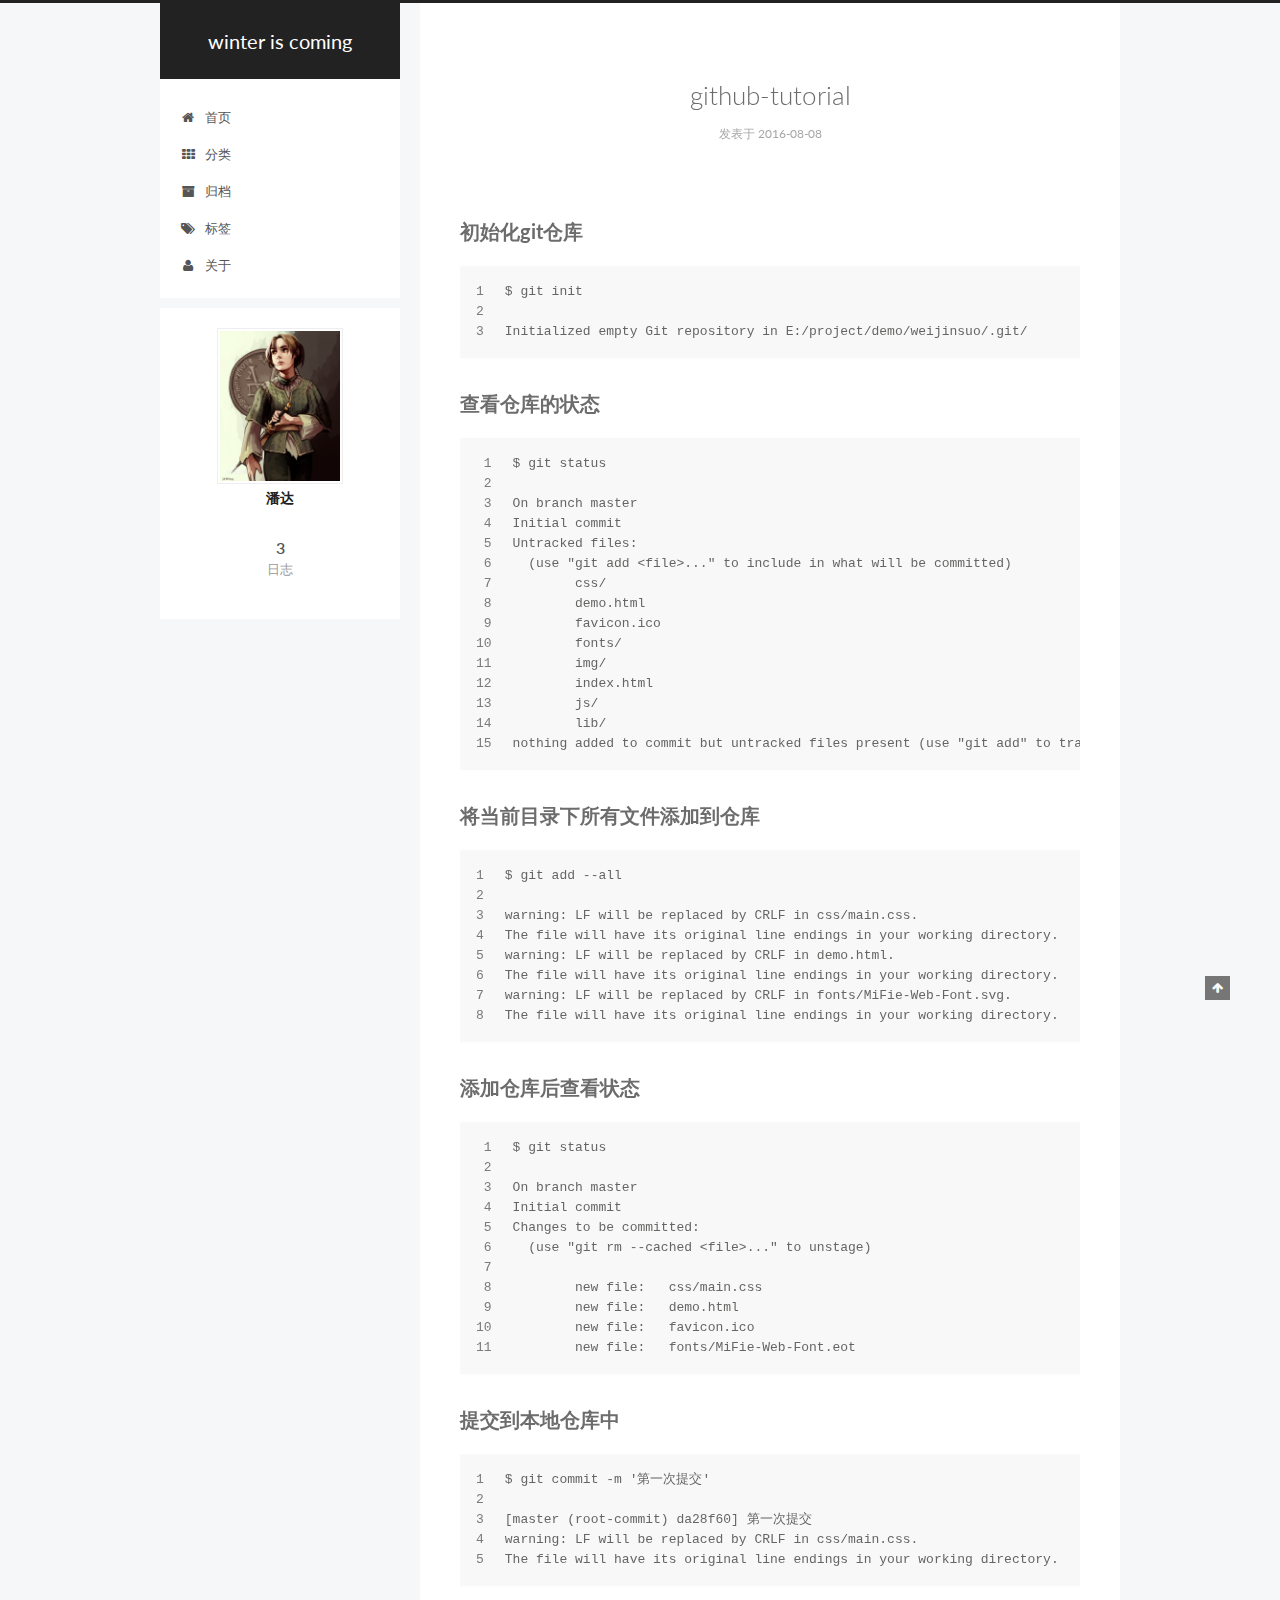
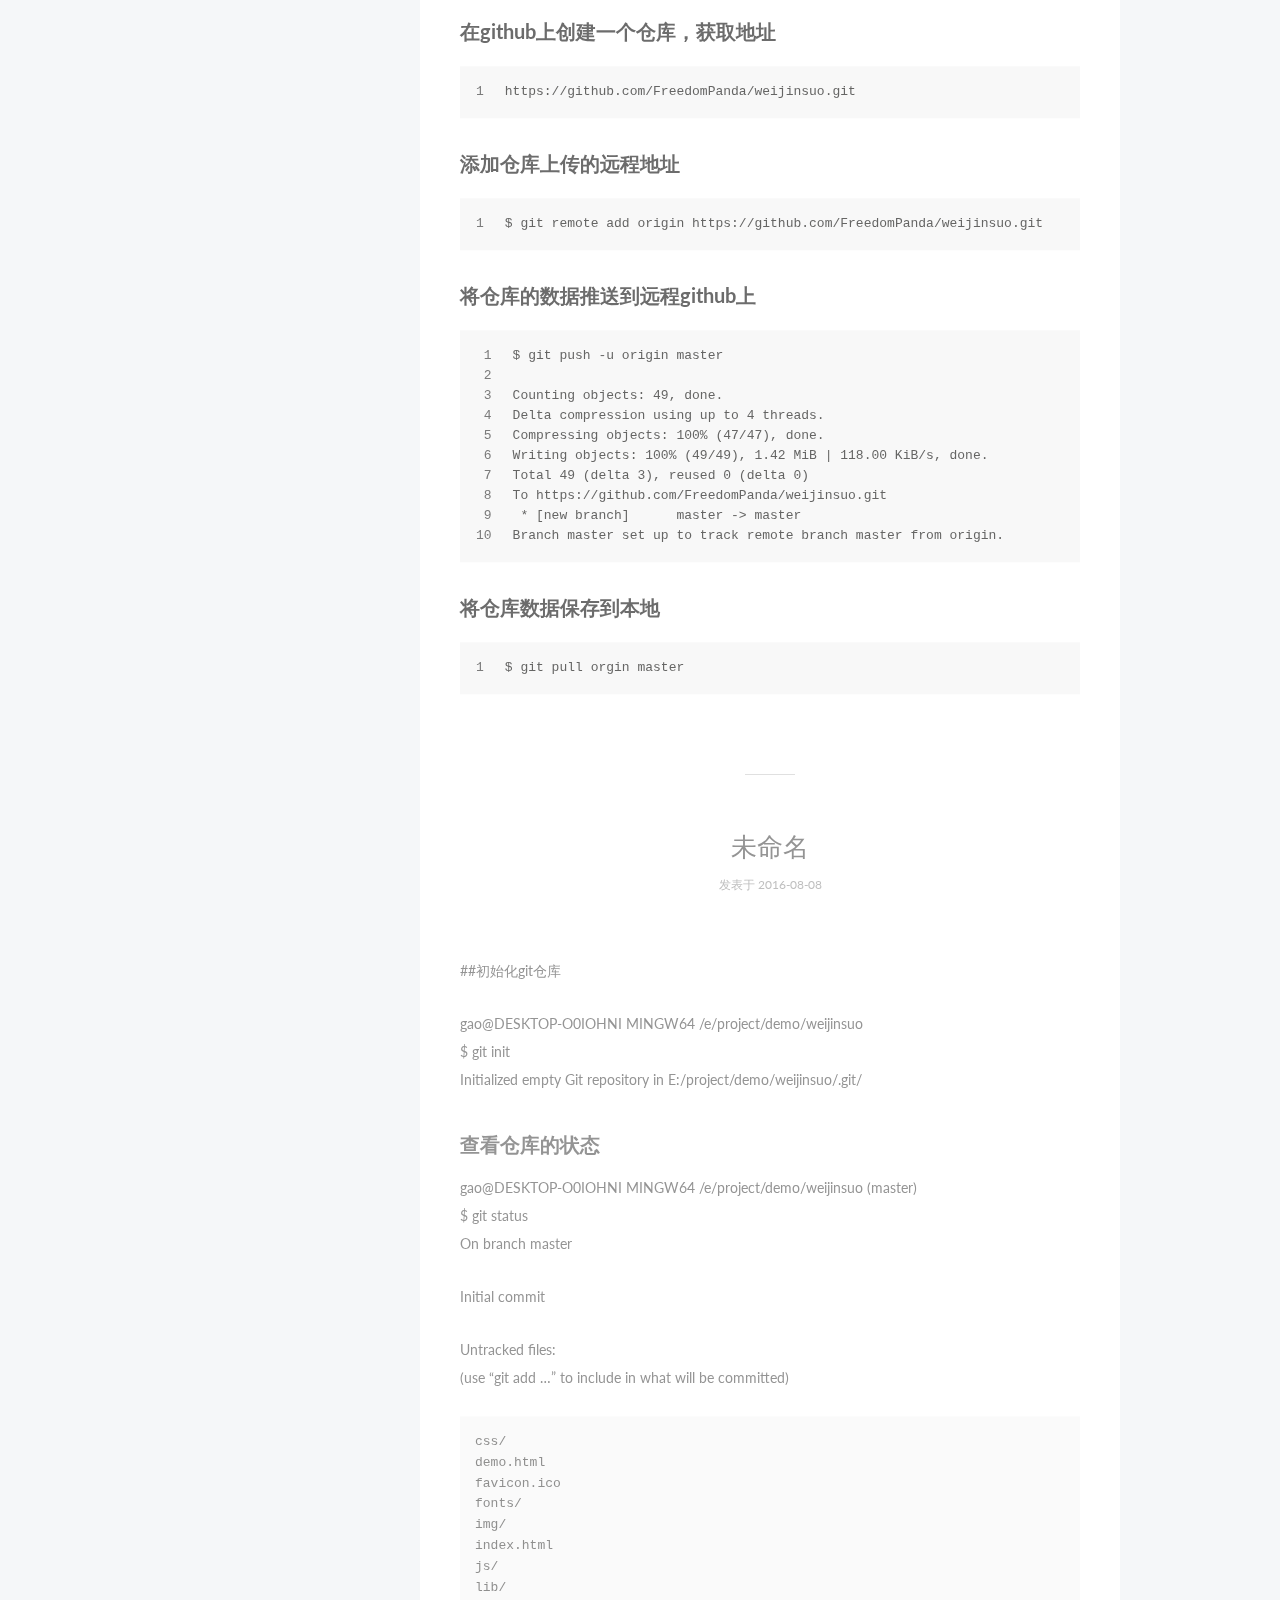
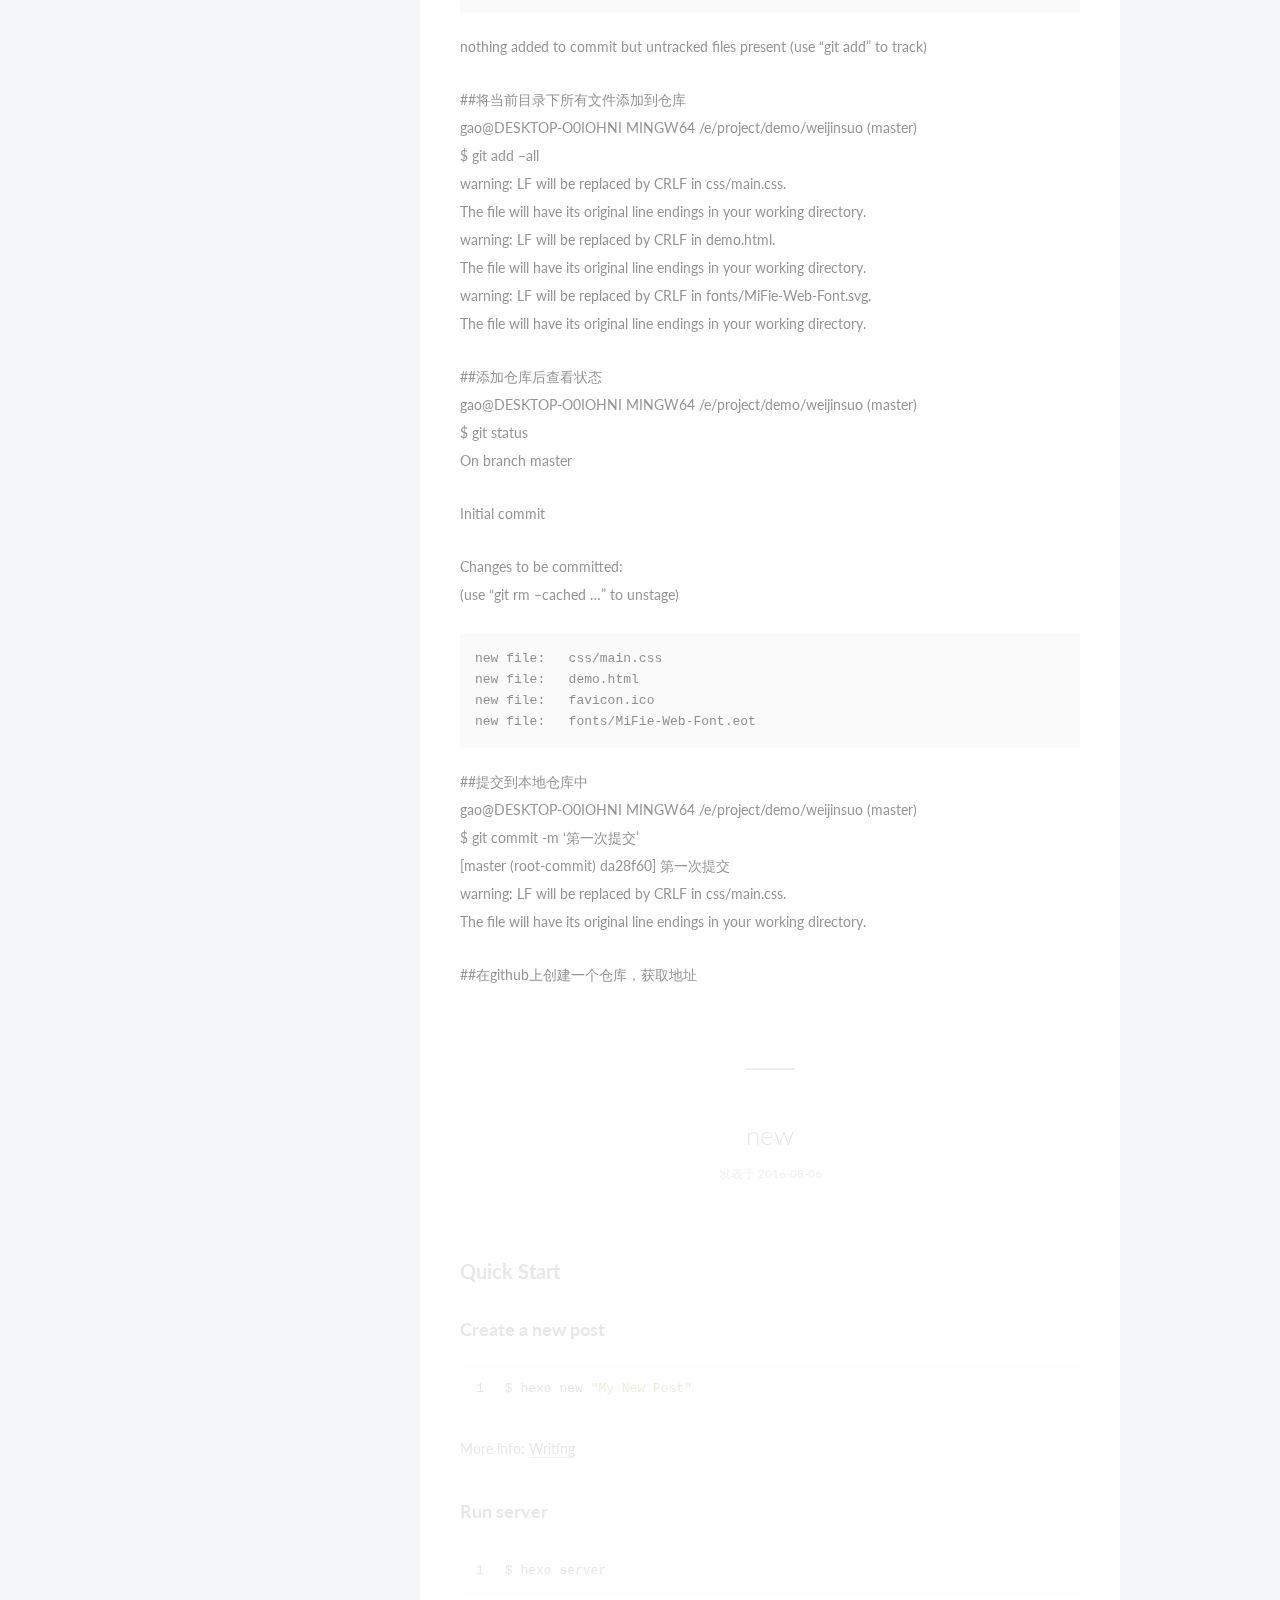
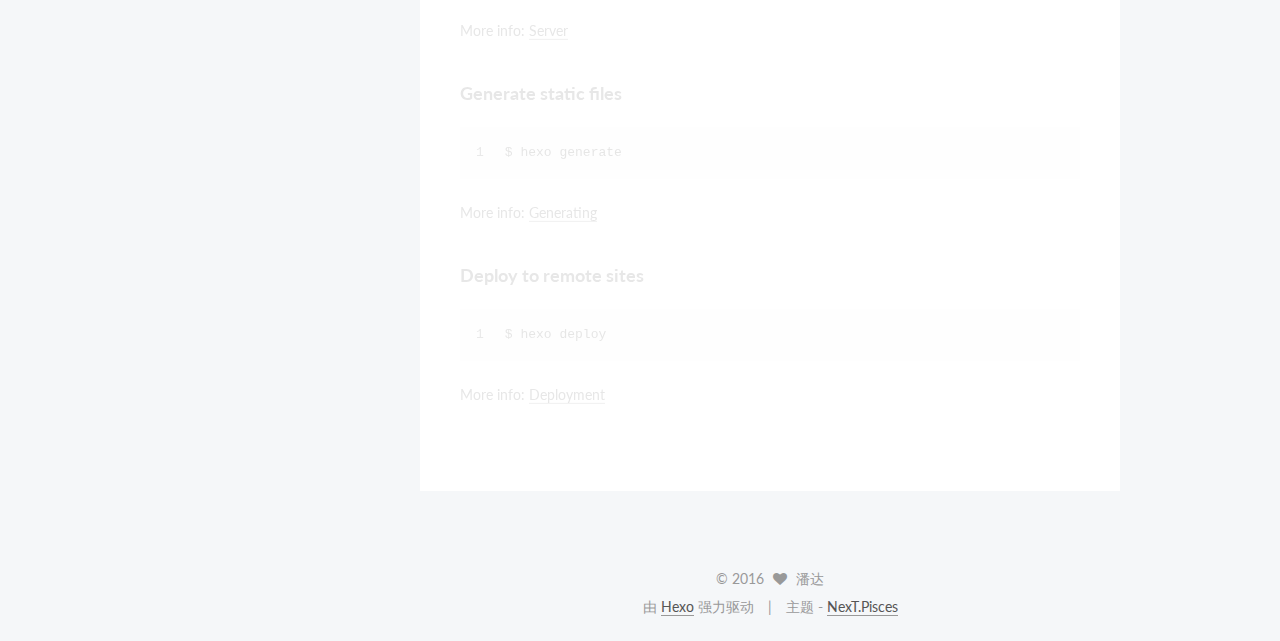
==== commit 8a12296b: "Site updated: 2016-08-08 10:19:12" ====
--- a/index.html
+++ b/index.html
@@ -299,16 +299,15 @@
       
         
           
-            <p>##初始化git仓库##<br><figure class="highlight plain"><table><tr><td class="gutter"><pre><div class="line">1</div><div class="line">2</div><div class="line">3</div></pre></td><td class="code"><pre><div class="line">$ git init</div><div class="line"></div><div class="line">Initialized empty Git repository in E:/project/demo/weijinsuo/.git/</div></pre></td></tr></table></figure></p>
+            <h2 id="初始化git仓库"><a href="#初始化git仓库" class="headerlink" title="初始化git仓库"></a>初始化git仓库</h2><figure class="highlight plain"><table><tr><td class="gutter"><pre><div class="line">1</div><div class="line">2</div><div class="line">3</div></pre></td><td class="code"><pre><div class="line">$ git init</div><div class="line"></div><div class="line">Initialized empty Git repository in E:/project/demo/weijinsuo/.git/</div></pre></td></tr></table></figure>
 <h2 id="查看仓库的状态"><a href="#查看仓库的状态" class="headerlink" title="查看仓库的状态"></a>查看仓库的状态</h2><figure class="highlight plain"><table><tr><td class="gutter"><pre><div class="line">1</div><div class="line">2</div><div class="line">3</div><div class="line">4</div><div class="line">5</div><div class="line">6</div><div class="line">7</div><div class="line">8</div><div class="line">9</div><div class="line">10</div><div class="line">11</div><div class="line">12</div><div class="line">13</div><div class="line">14</div><div class="line">15</div></pre></td><td class="code"><pre><div class="line">$ git status</div><div class="line"></div><div class="line">On branch master</div><div class="line">Initial commit</div><div class="line">Untracked files:</div><div class="line">  (use &quot;git add &lt;file&gt;...&quot; to include in what will be committed)</div><div class="line">        css/</div><div class="line">        demo.html</div><div class="line">        favicon.ico</div><div class="line">        fonts/</div><div class="line">        img/</div><div class="line">        index.html</div><div class="line">        js/</div><div class="line">        lib/</div><div class="line">nothing added to commit but untracked files present (use &quot;git add&quot; to track)</div></pre></td></tr></table></figure>
-<p>##将当前目录下所有文件添加到仓库##<br><figure class="highlight plain"><table><tr><td class="gutter"><pre><div class="line">1</div><div class="line">2</div><div class="line">3</div><div class="line">4</div><div class="line">5</div><div class="line">6</div><div class="line">7</div><div class="line">8</div></pre></td><td class="code"><pre><div class="line">$ git add --all</div><div class="line"></div><div class="line">warning: LF will be replaced by CRLF in css/main.css.</div><div class="line">The file will have its original line endings in your working directory.</div><div class="line">warning: LF will be replaced by CRLF in demo.html.</div><div class="line">The file will have its original line endings in your working directory.</div><div class="line">warning: LF will be replaced by CRLF in fonts/MiFie-Web-Font.svg.</div><div class="line">The file will have its original line endings in your working directory.</div></pre></td></tr></table></figure></p>
-<p>##添加仓库后查看状态##<br><figure class="highlight plain"><table><tr><td class="gutter"><pre><div class="line">1</div><div class="line">2</div><div class="line">3</div><div class="line">4</div><div class="line">5</div><div class="line">6</div><div class="line">7</div><div class="line">8</div><div class="line">9</div><div class="line">10</div><div class="line">11</div></pre></td><td class="code"><pre><div class="line">$ git status</div><div class="line"></div><div class="line">On branch master</div><div class="line">Initial commit</div><div class="line">Changes to be committed:</div><div class="line">  (use &quot;git rm --cached &lt;file&gt;...&quot; to unstage)</div><div class="line"></div><div class="line">        new file:   css/main.css</div><div class="line">        new file:   demo.html</div><div class="line">        new file:   favicon.ico</div><div class="line">        new file:   fonts/MiFie-Web-Font.eot</div></pre></td></tr></table></figure></p>
-<p>##提交到本地仓库中##<br><figure class="highlight plain"><table><tr><td class="gutter"><pre><div class="line">1</div><div class="line">2</div><div class="line">3</div><div class="line">4</div><div class="line">5</div></pre></td><td class="code"><pre><div class="line">$ git commit -m &apos;第一次提交&apos;</div><div class="line"></div><div class="line">[master (root-commit) da28f60] 第一次提交</div><div class="line">warning: LF will be replaced by CRLF in css/main.css.</div><div class="line">The file will have its original line endings in your working directory.</div></pre></td></tr></table></figure></p>
-<p>##在github上创建一个仓库，获取地址##<br><figure class="highlight plain"><table><tr><td class="gutter"><pre><div class="line">1</div></pre></td><td class="code"><pre><div class="line">https://github.com/FreedomPanda/weijinsuo.git</div></pre></td></tr></table></figure></p>
-<p>##添加仓库上传的远程地址##<br><figure class="highlight plain"><table><tr><td class="gutter"><pre><div class="line">1</div></pre></td><td class="code"><pre><div class="line">$ git remote add origin https://github.com/FreedomPanda/weijinsuo.git</div></pre></td></tr></table></figure></p>
-<p>##将仓库的数据推送到远程github上##<br><figure class="highlight plain"><table><tr><td class="gutter"><pre><div class="line">1</div><div class="line">2</div><div class="line">3</div><div class="line">4</div><div class="line">5</div><div class="line">6</div><div class="line">7</div><div class="line">8</div><div class="line">9</div><div class="line">10</div></pre></td><td class="code"><pre><div class="line">$ git push -u origin master</div><div class="line"></div><div class="line">Counting objects: 49, done.</div><div class="line">Delta compression using up to 4 threads.</div><div class="line">Compressing objects: 100% (47/47), done.</div><div class="line">Writing objects: 100% (49/49), 1.42 MiB | 118.00 KiB/s, done.</div><div class="line">Total 49 (delta 3), reused 0 (delta 0)</div><div class="line">To https://github.com/FreedomPanda/weijinsuo.git</div><div class="line"> * [new branch]      master -&gt; master</div><div class="line">Branch master set up to track remote branch master from origin.</div></pre></td></tr></table></figure></p>
-<p>##将仓库数据保存到本地##<br><figure class="highlight plain"><table><tr><td class="gutter"><pre><div class="line">1</div></pre></td><td class="code"><pre><div class="line">$ git pull orgin master</div></pre></td></tr></table></figure></p>
-
+<h2 id="将当前目录下所有文件添加到仓库"><a href="#将当前目录下所有文件添加到仓库" class="headerlink" title="将当前目录下所有文件添加到仓库"></a>将当前目录下所有文件添加到仓库</h2><figure class="highlight plain"><table><tr><td class="gutter"><pre><div class="line">1</div><div class="line">2</div><div class="line">3</div><div class="line">4</div><div class="line">5</div><div class="line">6</div><div class="line">7</div><div class="line">8</div></pre></td><td class="code"><pre><div class="line">$ git add --all</div><div class="line"></div><div class="line">warning: LF will be replaced by CRLF in css/main.css.</div><div class="line">The file will have its original line endings in your working directory.</div><div class="line">warning: LF will be replaced by CRLF in demo.html.</div><div class="line">The file will have its original line endings in your working directory.</div><div class="line">warning: LF will be replaced by CRLF in fonts/MiFie-Web-Font.svg.</div><div class="line">The file will have its original line endings in your working directory.</div></pre></td></tr></table></figure>
+<h2 id="添加仓库后查看状态"><a href="#添加仓库后查看状态" class="headerlink" title="添加仓库后查看状态"></a>添加仓库后查看状态</h2><figure class="highlight plain"><table><tr><td class="gutter"><pre><div class="line">1</div><div class="line">2</div><div class="line">3</div><div class="line">4</div><div class="line">5</div><div class="line">6</div><div class="line">7</div><div class="line">8</div><div class="line">9</div><div class="line">10</div><div class="line">11</div></pre></td><td class="code"><pre><div class="line">$ git status</div><div class="line"></div><div class="line">On branch master</div><div class="line">Initial commit</div><div class="line">Changes to be committed:</div><div class="line">  (use &quot;git rm --cached &lt;file&gt;...&quot; to unstage)</div><div class="line"></div><div class="line">        new file:   css/main.css</div><div class="line">        new file:   demo.html</div><div class="line">        new file:   favicon.ico</div><div class="line">        new file:   fonts/MiFie-Web-Font.eot</div></pre></td></tr></table></figure>
+<h2 id="提交到本地仓库中"><a href="#提交到本地仓库中" class="headerlink" title="提交到本地仓库中"></a>提交到本地仓库中</h2><figure class="highlight plain"><table><tr><td class="gutter"><pre><div class="line">1</div><div class="line">2</div><div class="line">3</div><div class="line">4</div><div class="line">5</div></pre></td><td class="code"><pre><div class="line">$ git commit -m &apos;第一次提交&apos;</div><div class="line"></div><div class="line">[master (root-commit) da28f60] 第一次提交</div><div class="line">warning: LF will be replaced by CRLF in css/main.css.</div><div class="line">The file will have its original line endings in your working directory.</div></pre></td></tr></table></figure>
+<h2 id="在github上创建一个仓库，获取地址"><a href="#在github上创建一个仓库，获取地址" class="headerlink" title="在github上创建一个仓库，获取地址"></a>在github上创建一个仓库，获取地址</h2><figure class="highlight plain"><table><tr><td class="gutter"><pre><div class="line">1</div></pre></td><td class="code"><pre><div class="line">https://github.com/FreedomPanda/weijinsuo.git</div></pre></td></tr></table></figure>
+<h2 id="添加仓库上传的远程地址"><a href="#添加仓库上传的远程地址" class="headerlink" title="添加仓库上传的远程地址"></a>添加仓库上传的远程地址</h2><figure class="highlight plain"><table><tr><td class="gutter"><pre><div class="line">1</div></pre></td><td class="code"><pre><div class="line">$ git remote add origin https://github.com/FreedomPanda/weijinsuo.git</div></pre></td></tr></table></figure>
+<h2 id="将仓库的数据推送到远程github上"><a href="#将仓库的数据推送到远程github上" class="headerlink" title="将仓库的数据推送到远程github上"></a>将仓库的数据推送到远程github上</h2><figure class="highlight plain"><table><tr><td class="gutter"><pre><div class="line">1</div><div class="line">2</div><div class="line">3</div><div class="line">4</div><div class="line">5</div><div class="line">6</div><div class="line">7</div><div class="line">8</div><div class="line">9</div><div class="line">10</div></pre></td><td class="code"><pre><div class="line">$ git push -u origin master</div><div class="line"></div><div class="line">Counting objects: 49, done.</div><div class="line">Delta compression using up to 4 threads.</div><div class="line">Compressing objects: 100% (47/47), done.</div><div class="line">Writing objects: 100% (49/49), 1.42 MiB | 118.00 KiB/s, done.</div><div class="line">Total 49 (delta 3), reused 0 (delta 0)</div><div class="line">To https://github.com/FreedomPanda/weijinsuo.git</div><div class="line"> * [new branch]      master -&gt; master</div><div class="line">Branch master set up to track remote branch master from origin.</div></pre></td></tr></table></figure>
+<h2 id="将仓库数据保存到本地"><a href="#将仓库数据保存到本地" class="headerlink" title="将仓库数据保存到本地"></a>将仓库数据保存到本地</h2><figure class="highlight plain"><table><tr><td class="gutter"><pre><div class="line">1</div></pre></td><td class="code"><pre><div class="line">$ git pull orgin master</div></pre></td></tr></table></figure>
           
         
       
--- a/css/main.css
+++ b/css/main.css
@@ -1549,7 +1549,7 @@
   width: 4px;
   height: 4px;
   border-radius: 50%;
-  background: #49ff93;
+  background: #12ff6e;
 }
 .links-of-blogroll {
   font-size: 13px;
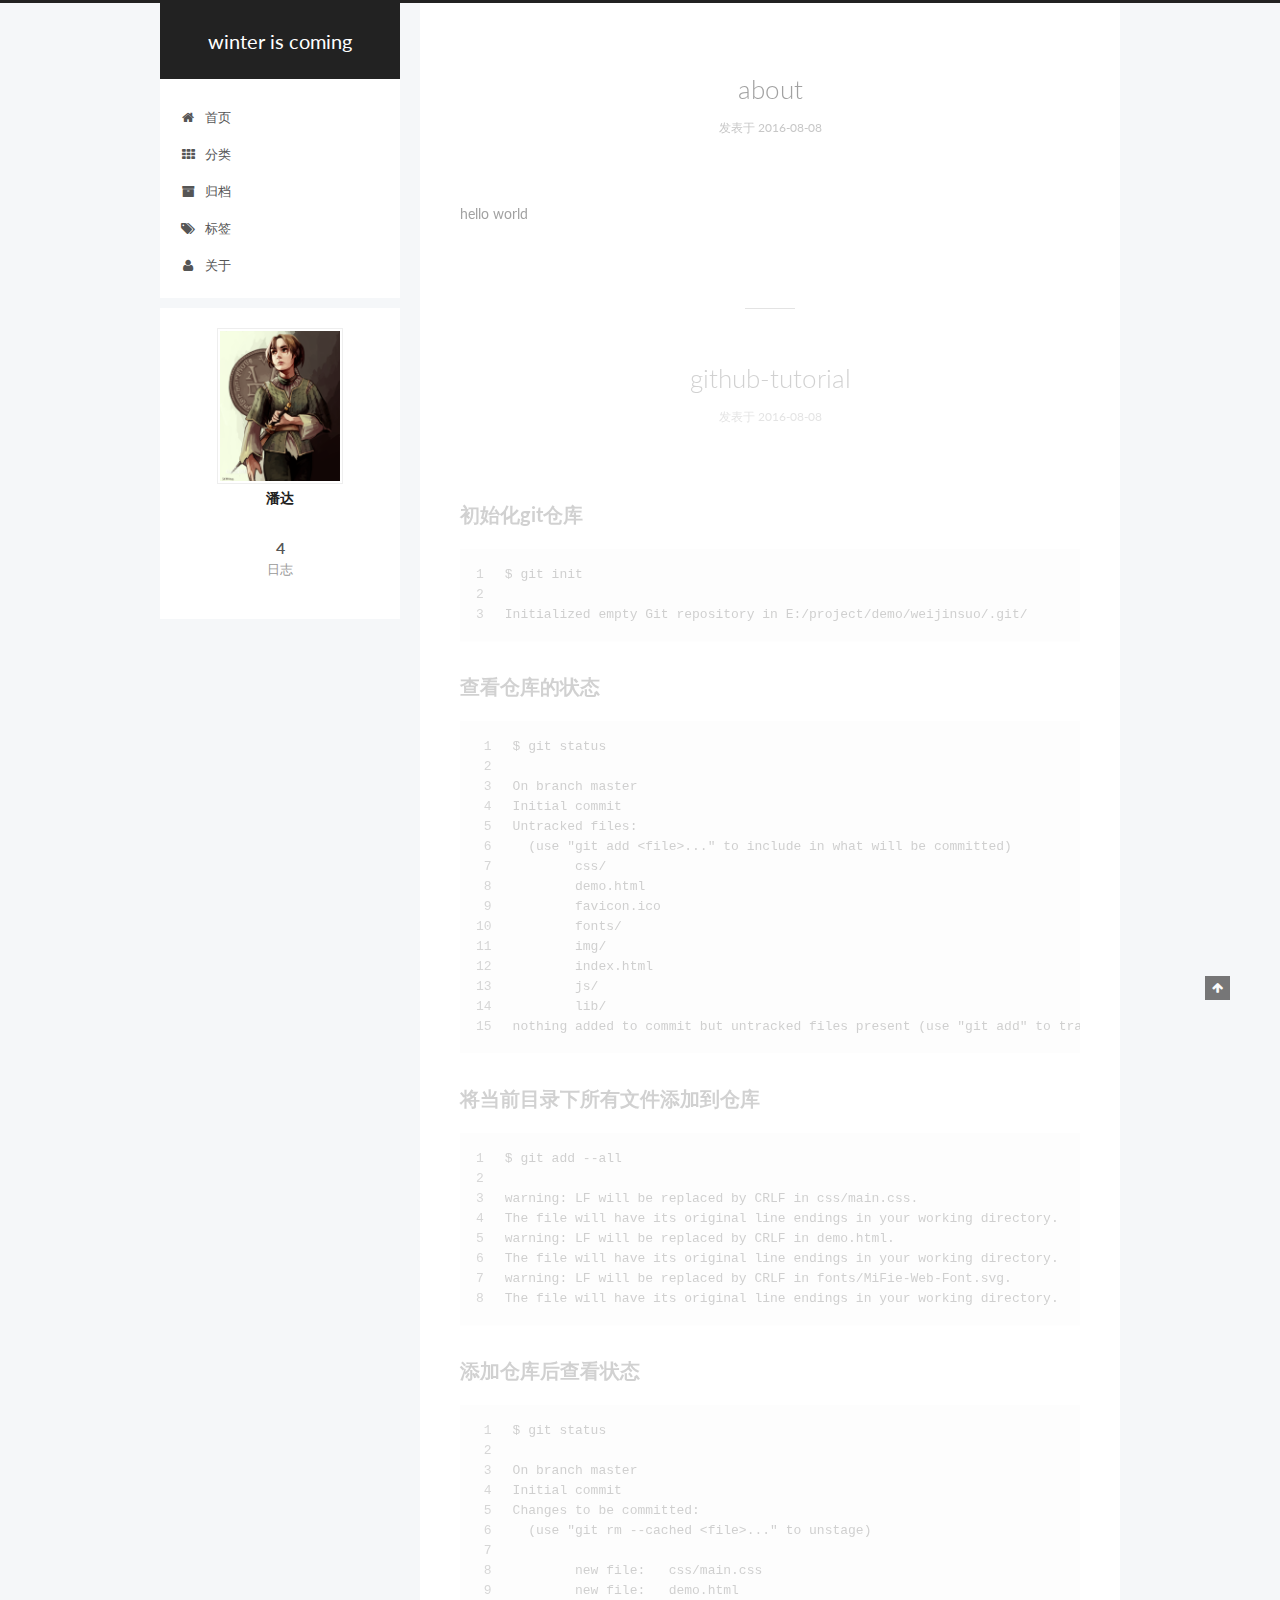
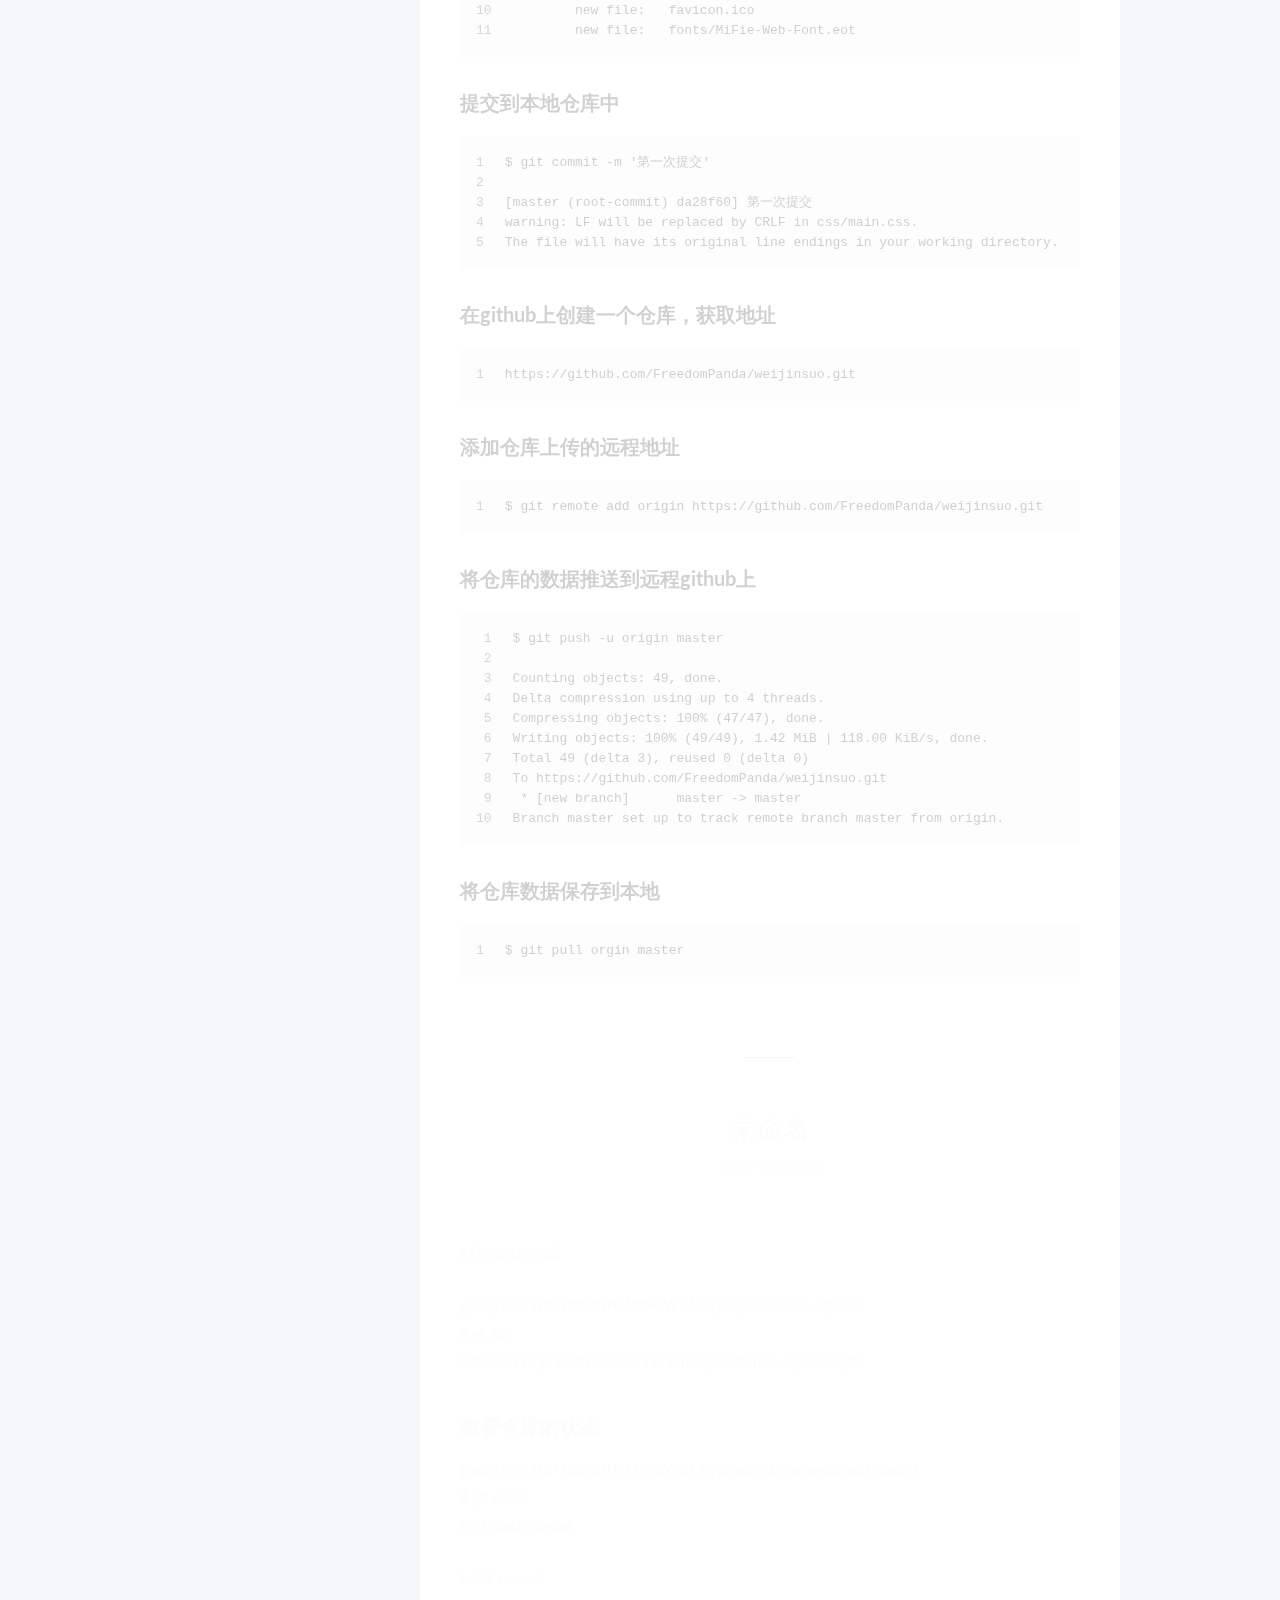
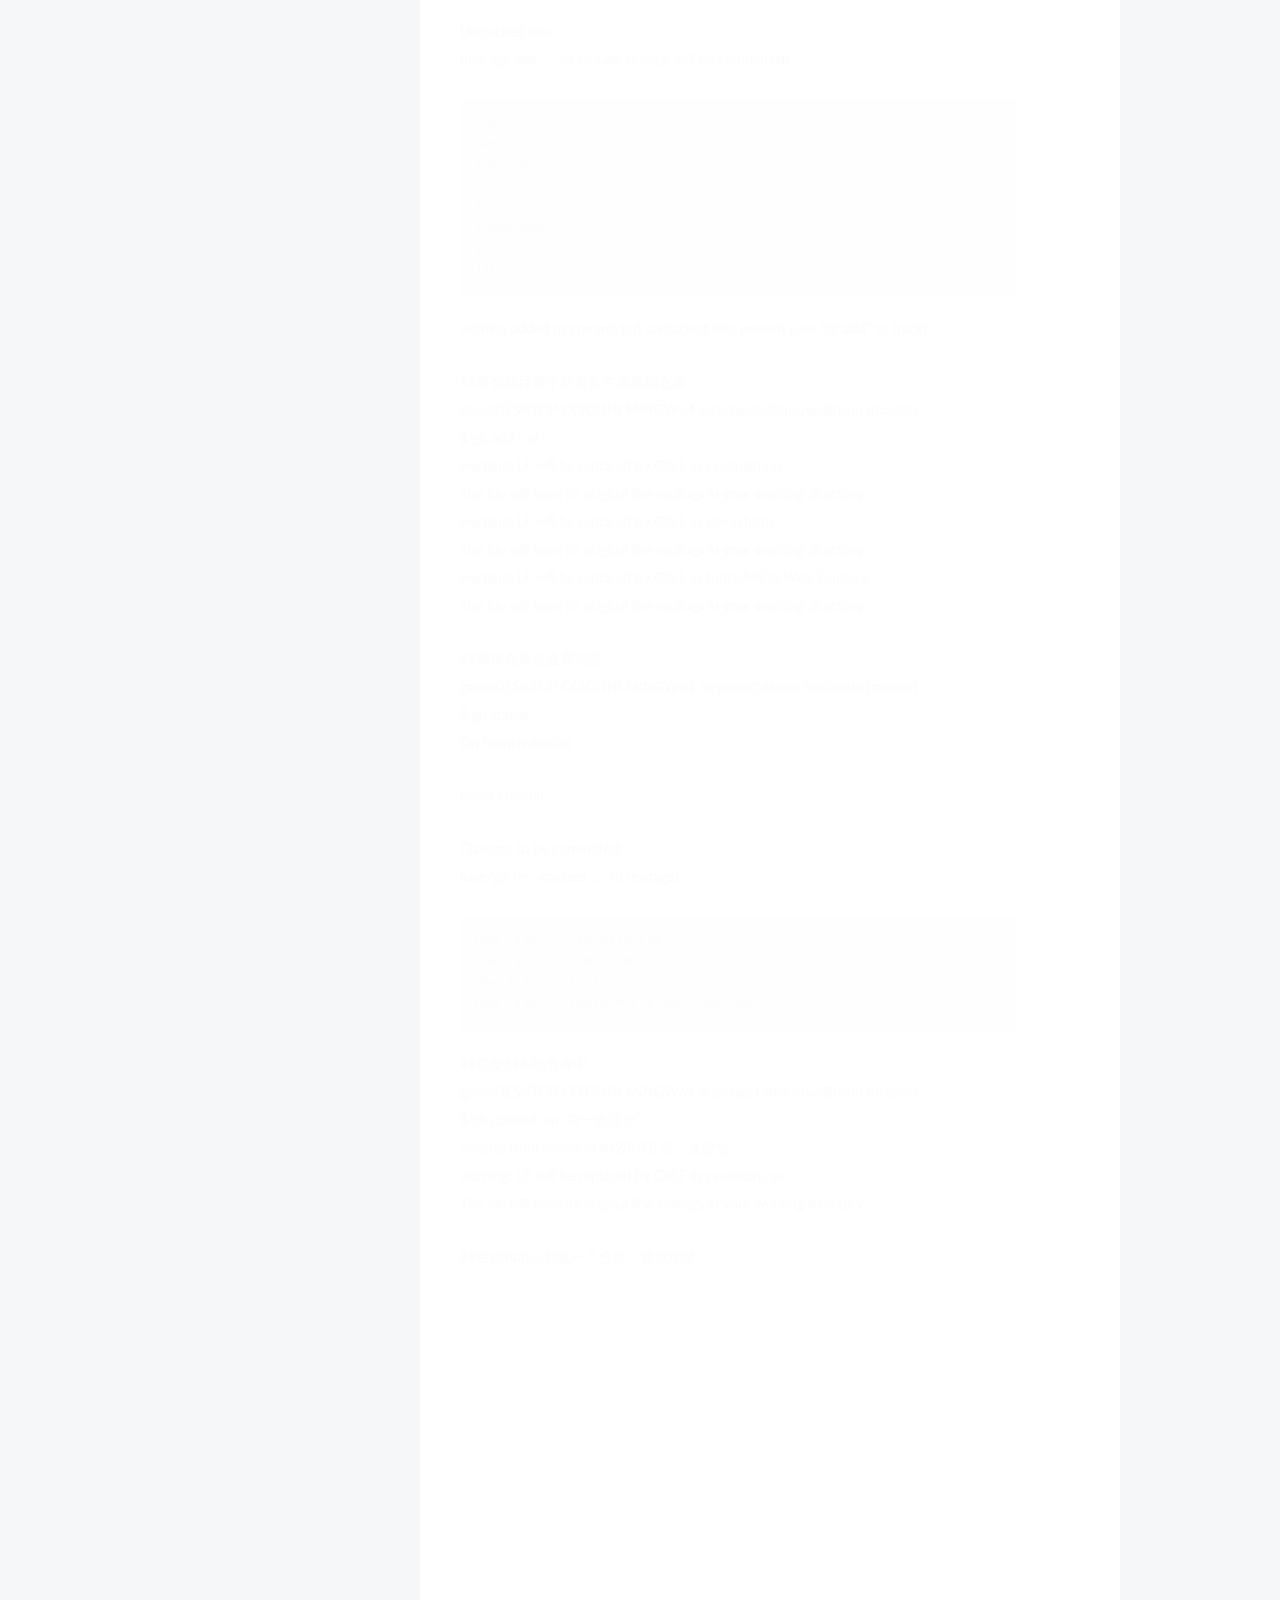
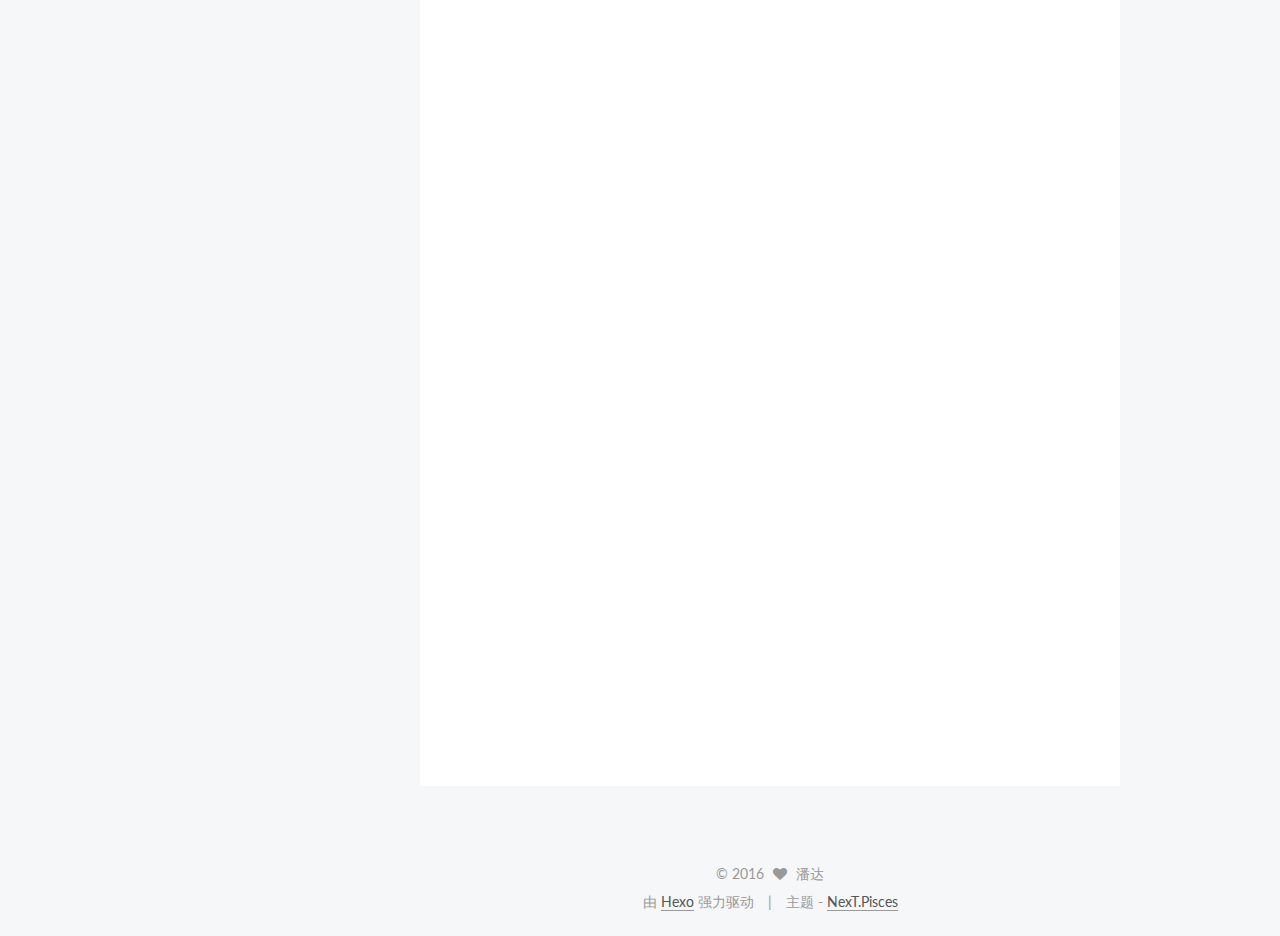
==== commit 9b9bec00: "Site updated: 2016-08-08 10:29:17" ====
--- a/index.html
+++ b/index.html
@@ -233,6 +233,100 @@
           <div id="content" class="content">
             
   <section id="posts" class="posts-expand">
+    
+      
+
+  
+  
+
+  
+  
+  
+
+  <article class="post post-type-normal " itemscope itemtype="http://schema.org/Article">
+
+    
+      <header class="post-header">
+
+        
+        
+          <h1 class="post-title" itemprop="name headline">
+            
+            
+              
+                
+                <a class="post-title-link" href="/2016/08/08/about/" itemprop="url">
+                  about
+                </a>
+              
+            
+          </h1>
+        
+
+        <div class="post-meta">
+          <span class="post-time">
+            <span class="post-meta-item-icon">
+              <i class="fa fa-calendar-o"></i>
+            </span>
+            <span class="post-meta-item-text">发表于</span>
+            <time itemprop="dateCreated" datetime="2016-08-08T10:27:39+08:00" content="2016-08-08">
+              2016-08-08
+            </time>
+          </span>
+
+          
+
+          
+            
+          
+
+          
+
+          
+          
+
+          
+        </div>
+      </header>
+    
+
+
+    <div class="post-body" itemprop="articleBody">
+
+      
+      
+
+      
+        
+          
+            <p>hello world</p>
+
+          
+        
+      
+    </div>
+
+    <div>
+      
+    </div>
+
+    <div>
+      
+    </div>
+
+    <footer class="post-footer">
+      
+
+      
+
+      
+      
+        <div class="post-eof"></div>
+      
+    </footer>
+  </article>
+
+
     
       
 
@@ -594,7 +688,7 @@
         <nav class="site-state motion-element">
           <div class="site-state-item site-state-posts">
             <a href="/archives">
-              <span class="site-state-item-count">3</span>
+              <span class="site-state-item-count">4</span>
               <span class="site-state-item-name">日志</span>
             </a>
           </div>
--- a/css/main.css
+++ b/css/main.css
@@ -1549,7 +1549,7 @@
   width: 4px;
   height: 4px;
   border-radius: 50%;
-  background: #12ff6e;
+  background: #fff137;
 }
 .links-of-blogroll {
   font-size: 13px;
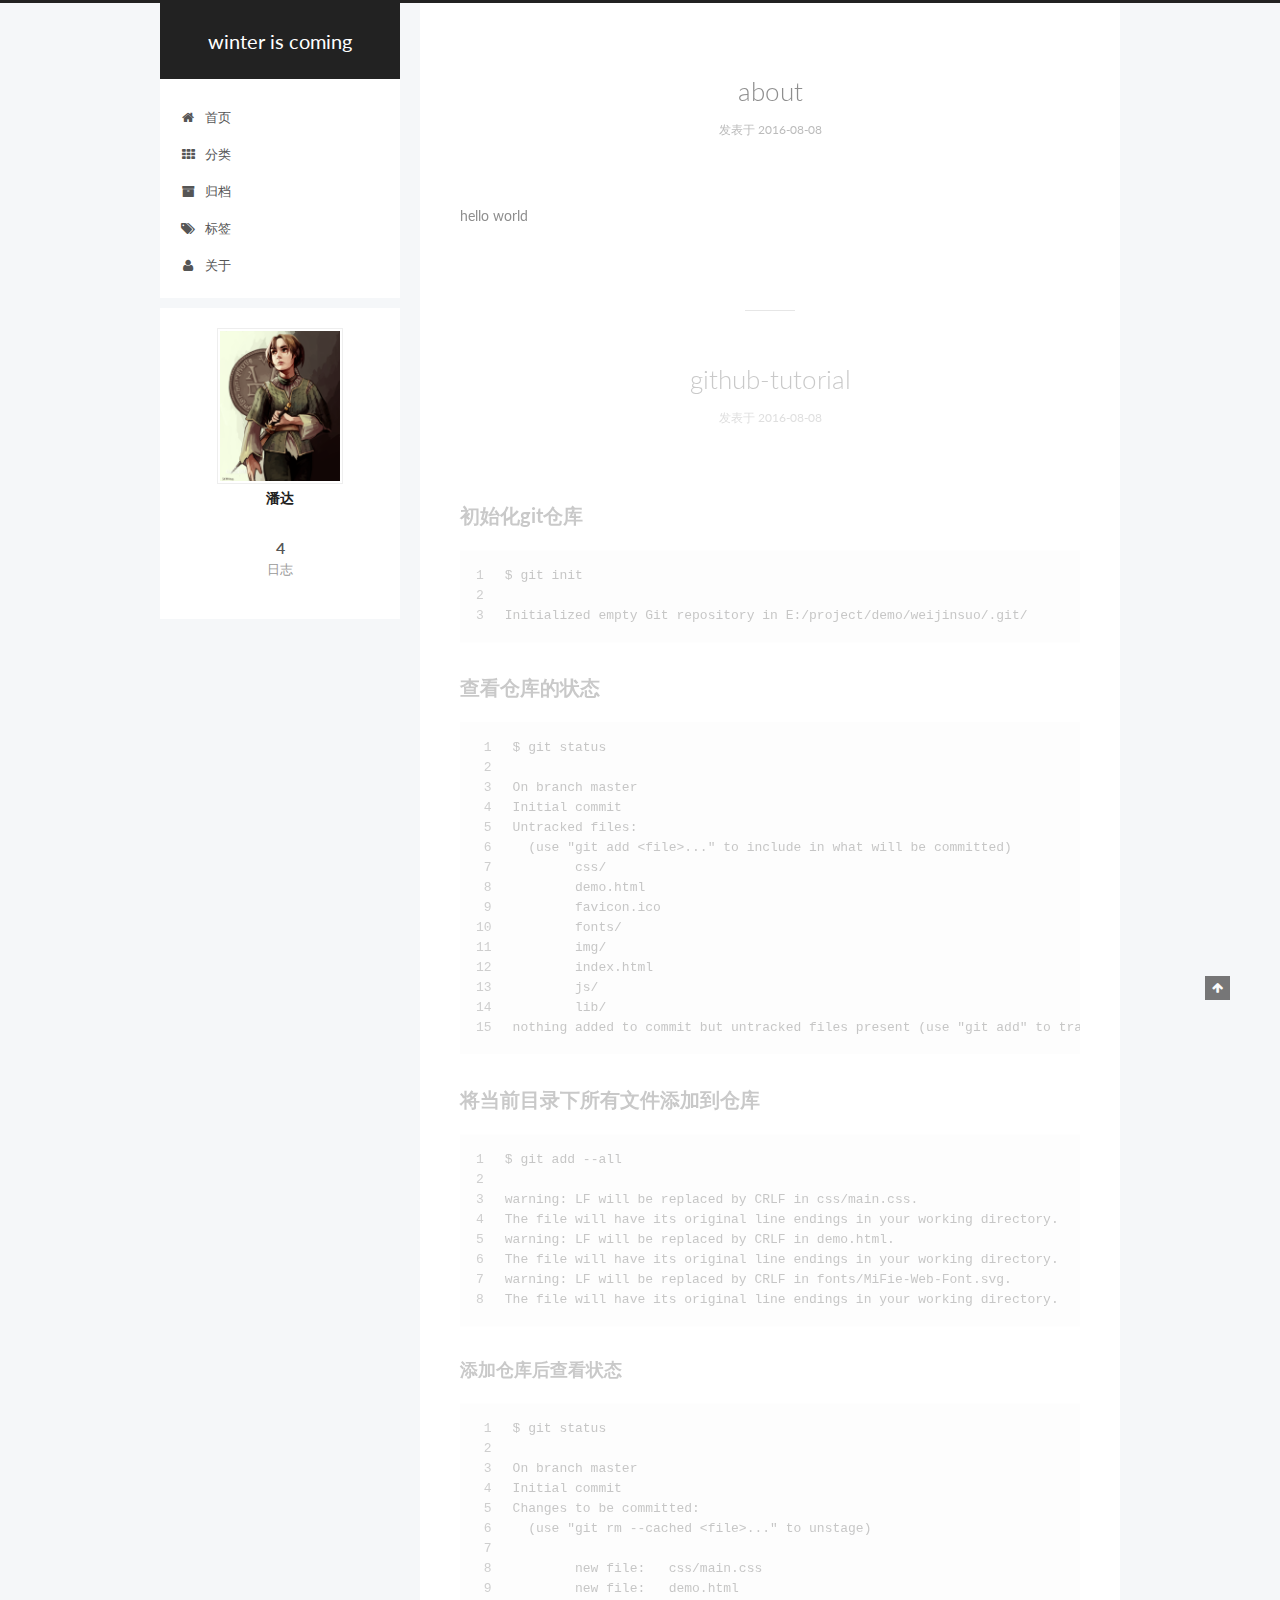
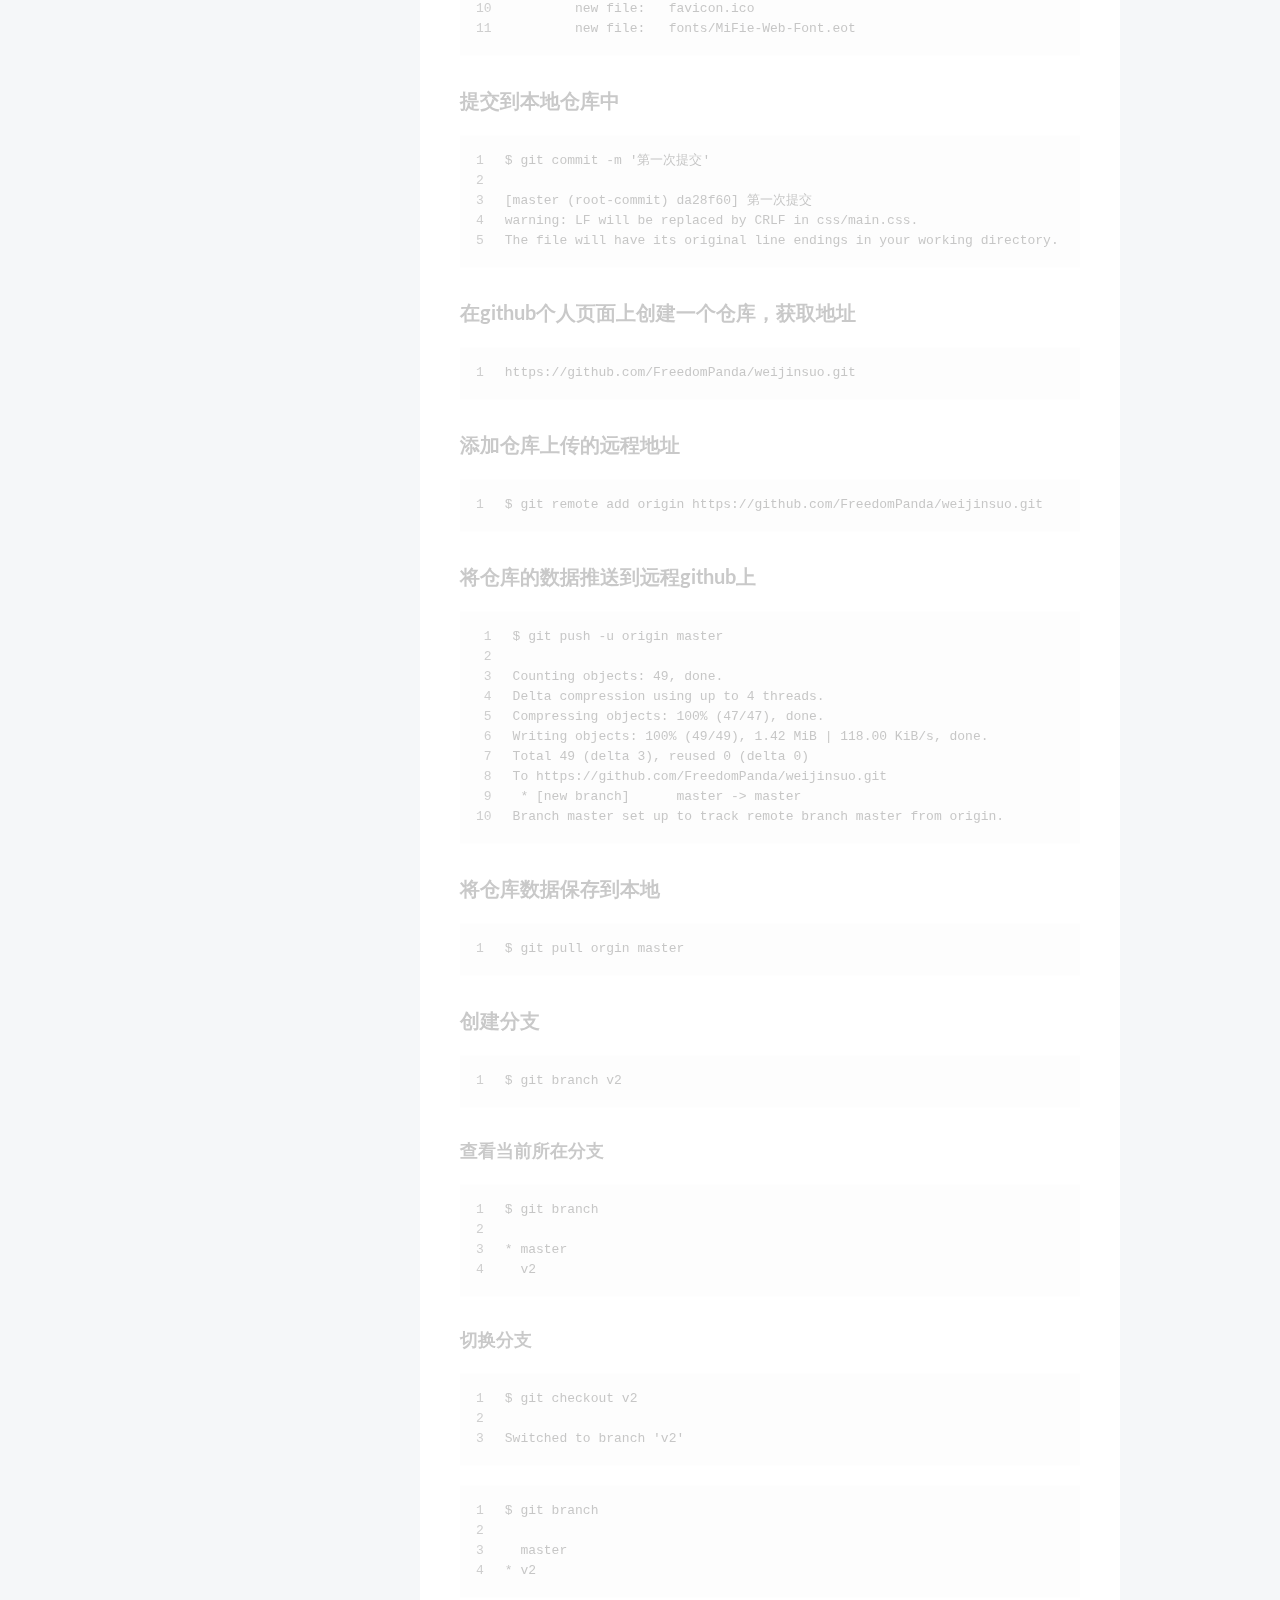
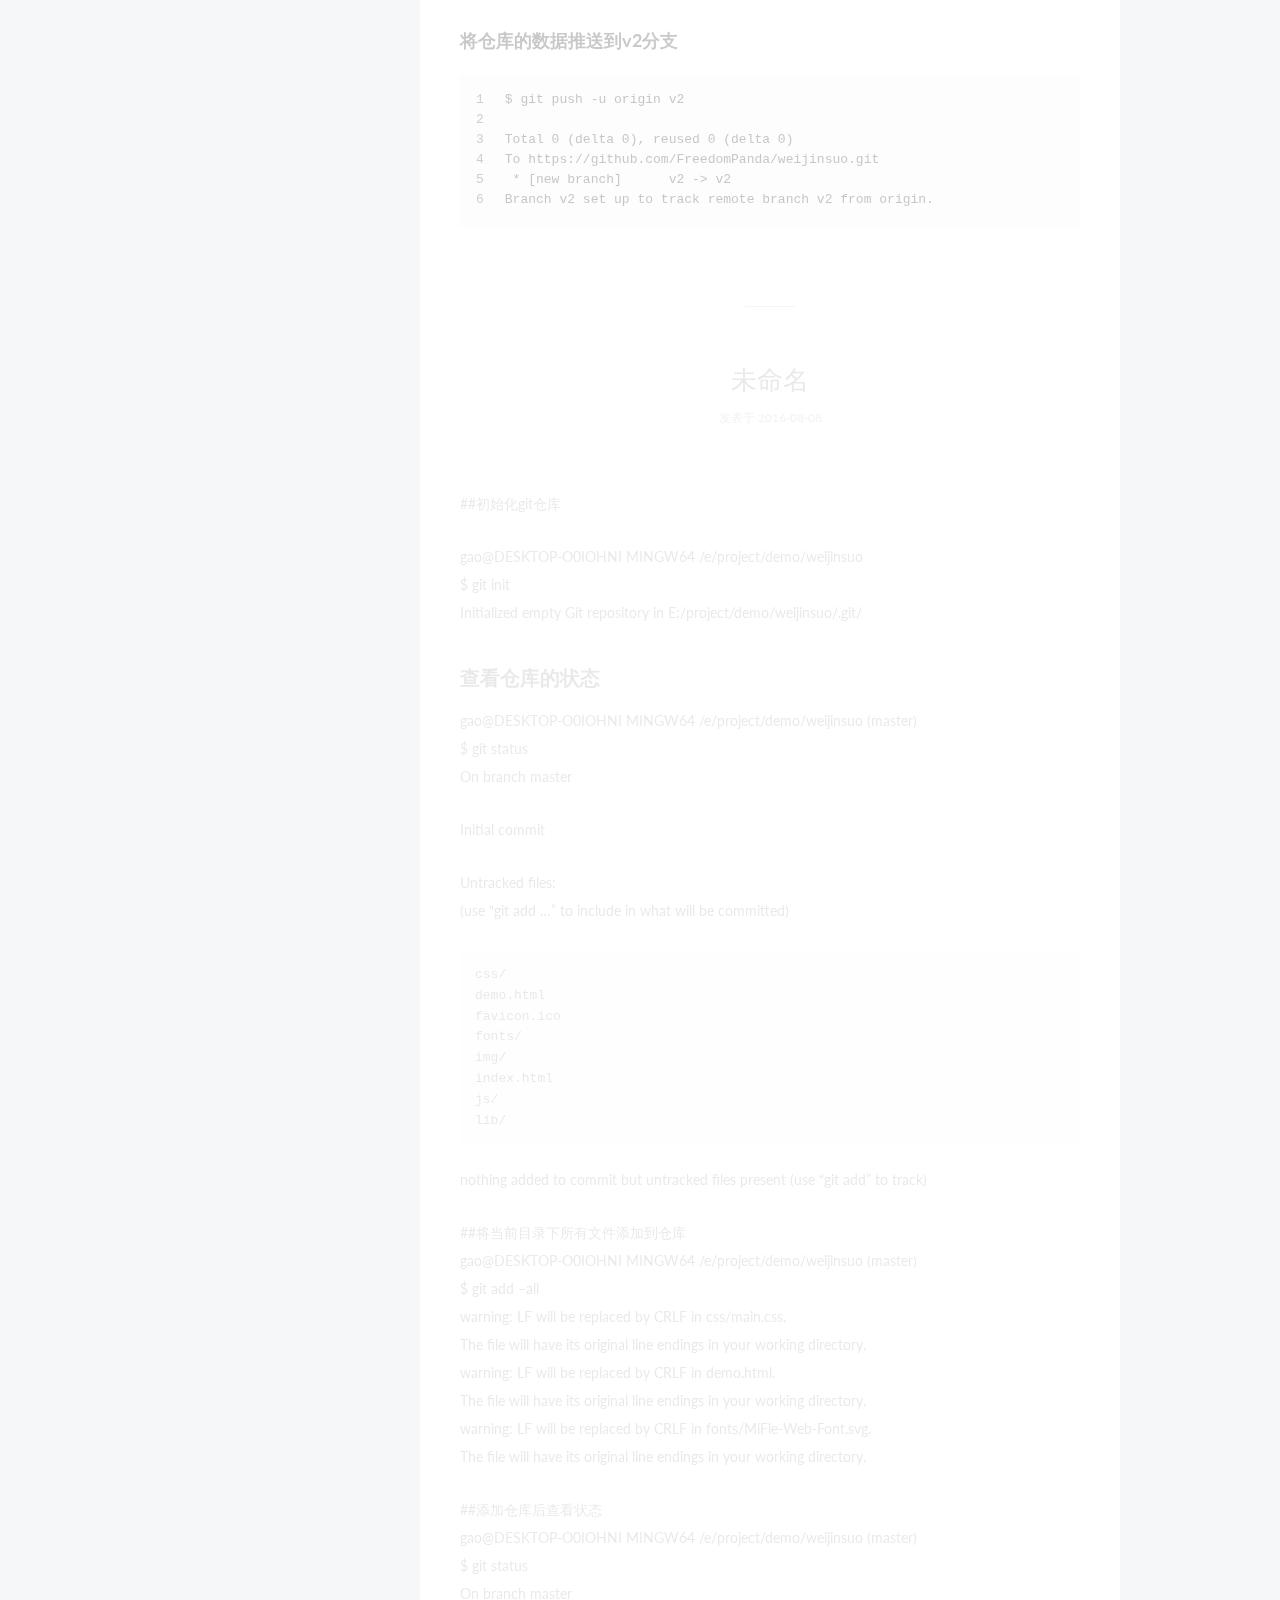
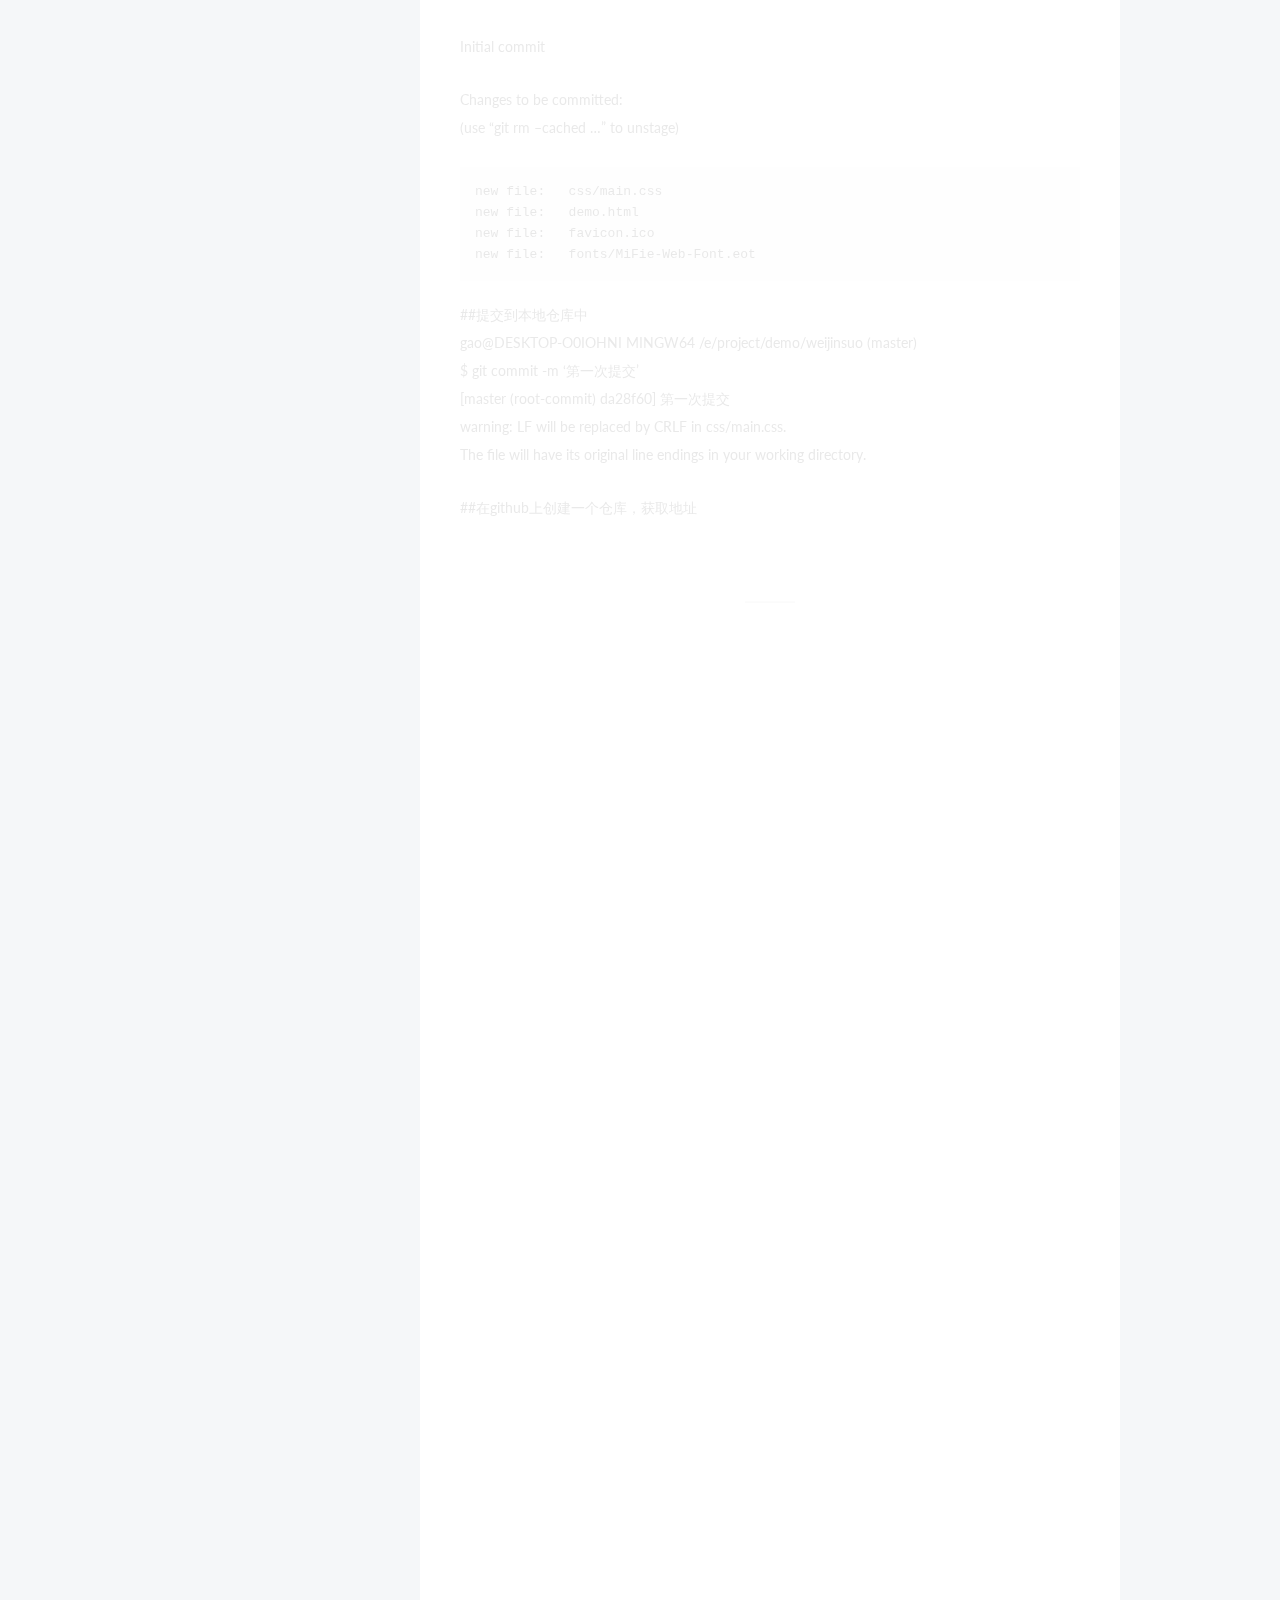
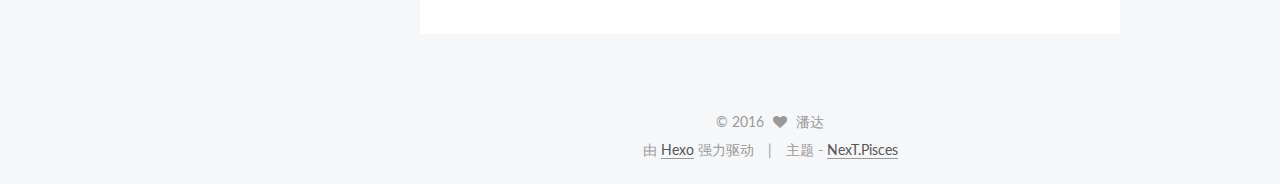
==== commit 1e142862: "Site updated: 2016-08-08 11:59:25" ====
--- a/index.html
+++ b/index.html
@@ -396,12 +396,17 @@
             <h2 id="初始化git仓库"><a href="#初始化git仓库" class="headerlink" title="初始化git仓库"></a>初始化git仓库</h2><figure class="highlight plain"><table><tr><td class="gutter"><pre><div class="line">1</div><div class="line">2</div><div class="line">3</div></pre></td><td class="code"><pre><div class="line">$ git init</div><div class="line"></div><div class="line">Initialized empty Git repository in E:/project/demo/weijinsuo/.git/</div></pre></td></tr></table></figure>
 <h2 id="查看仓库的状态"><a href="#查看仓库的状态" class="headerlink" title="查看仓库的状态"></a>查看仓库的状态</h2><figure class="highlight plain"><table><tr><td class="gutter"><pre><div class="line">1</div><div class="line">2</div><div class="line">3</div><div class="line">4</div><div class="line">5</div><div class="line">6</div><div class="line">7</div><div class="line">8</div><div class="line">9</div><div class="line">10</div><div class="line">11</div><div class="line">12</div><div class="line">13</div><div class="line">14</div><div class="line">15</div></pre></td><td class="code"><pre><div class="line">$ git status</div><div class="line"></div><div class="line">On branch master</div><div class="line">Initial commit</div><div class="line">Untracked files:</div><div class="line">  (use &quot;git add &lt;file&gt;...&quot; to include in what will be committed)</div><div class="line">        css/</div><div class="line">        demo.html</div><div class="line">        favicon.ico</div><div class="line">        fonts/</div><div class="line">        img/</div><div class="line">        index.html</div><div class="line">        js/</div><div class="line">        lib/</div><div class="line">nothing added to commit but untracked files present (use &quot;git add&quot; to track)</div></pre></td></tr></table></figure>
 <h2 id="将当前目录下所有文件添加到仓库"><a href="#将当前目录下所有文件添加到仓库" class="headerlink" title="将当前目录下所有文件添加到仓库"></a>将当前目录下所有文件添加到仓库</h2><figure class="highlight plain"><table><tr><td class="gutter"><pre><div class="line">1</div><div class="line">2</div><div class="line">3</div><div class="line">4</div><div class="line">5</div><div class="line">6</div><div class="line">7</div><div class="line">8</div></pre></td><td class="code"><pre><div class="line">$ git add --all</div><div class="line"></div><div class="line">warning: LF will be replaced by CRLF in css/main.css.</div><div class="line">The file will have its original line endings in your working directory.</div><div class="line">warning: LF will be replaced by CRLF in demo.html.</div><div class="line">The file will have its original line endings in your working directory.</div><div class="line">warning: LF will be replaced by CRLF in fonts/MiFie-Web-Font.svg.</div><div class="line">The file will have its original line endings in your working directory.</div></pre></td></tr></table></figure>
-<h2 id="添加仓库后查看状态"><a href="#添加仓库后查看状态" class="headerlink" title="添加仓库后查看状态"></a>添加仓库后查看状态</h2><figure class="highlight plain"><table><tr><td class="gutter"><pre><div class="line">1</div><div class="line">2</div><div class="line">3</div><div class="line">4</div><div class="line">5</div><div class="line">6</div><div class="line">7</div><div class="line">8</div><div class="line">9</div><div class="line">10</div><div class="line">11</div></pre></td><td class="code"><pre><div class="line">$ git status</div><div class="line"></div><div class="line">On branch master</div><div class="line">Initial commit</div><div class="line">Changes to be committed:</div><div class="line">  (use &quot;git rm --cached &lt;file&gt;...&quot; to unstage)</div><div class="line"></div><div class="line">        new file:   css/main.css</div><div class="line">        new file:   demo.html</div><div class="line">        new file:   favicon.ico</div><div class="line">        new file:   fonts/MiFie-Web-Font.eot</div></pre></td></tr></table></figure>
+<h3 id="添加仓库后查看状态"><a href="#添加仓库后查看状态" class="headerlink" title="添加仓库后查看状态"></a>添加仓库后查看状态</h3><figure class="highlight plain"><table><tr><td class="gutter"><pre><div class="line">1</div><div class="line">2</div><div class="line">3</div><div class="line">4</div><div class="line">5</div><div class="line">6</div><div class="line">7</div><div class="line">8</div><div class="line">9</div><div class="line">10</div><div class="line">11</div></pre></td><td class="code"><pre><div class="line">$ git status</div><div class="line"></div><div class="line">On branch master</div><div class="line">Initial commit</div><div class="line">Changes to be committed:</div><div class="line">  (use &quot;git rm --cached &lt;file&gt;...&quot; to unstage)</div><div class="line"></div><div class="line">        new file:   css/main.css</div><div class="line">        new file:   demo.html</div><div class="line">        new file:   favicon.ico</div><div class="line">        new file:   fonts/MiFie-Web-Font.eot</div></pre></td></tr></table></figure>
 <h2 id="提交到本地仓库中"><a href="#提交到本地仓库中" class="headerlink" title="提交到本地仓库中"></a>提交到本地仓库中</h2><figure class="highlight plain"><table><tr><td class="gutter"><pre><div class="line">1</div><div class="line">2</div><div class="line">3</div><div class="line">4</div><div class="line">5</div></pre></td><td class="code"><pre><div class="line">$ git commit -m &apos;第一次提交&apos;</div><div class="line"></div><div class="line">[master (root-commit) da28f60] 第一次提交</div><div class="line">warning: LF will be replaced by CRLF in css/main.css.</div><div class="line">The file will have its original line endings in your working directory.</div></pre></td></tr></table></figure>
-<h2 id="在github上创建一个仓库，获取地址"><a href="#在github上创建一个仓库，获取地址" class="headerlink" title="在github上创建一个仓库，获取地址"></a>在github上创建一个仓库，获取地址</h2><figure class="highlight plain"><table><tr><td class="gutter"><pre><div class="line">1</div></pre></td><td class="code"><pre><div class="line">https://github.com/FreedomPanda/weijinsuo.git</div></pre></td></tr></table></figure>
+<h2 id="在github个人页面上创建一个仓库，获取地址"><a href="#在github个人页面上创建一个仓库，获取地址" class="headerlink" title="在github个人页面上创建一个仓库，获取地址"></a>在github个人页面上创建一个仓库，获取地址</h2><figure class="highlight plain"><table><tr><td class="gutter"><pre><div class="line">1</div></pre></td><td class="code"><pre><div class="line">https://github.com/FreedomPanda/weijinsuo.git</div></pre></td></tr></table></figure>
 <h2 id="添加仓库上传的远程地址"><a href="#添加仓库上传的远程地址" class="headerlink" title="添加仓库上传的远程地址"></a>添加仓库上传的远程地址</h2><figure class="highlight plain"><table><tr><td class="gutter"><pre><div class="line">1</div></pre></td><td class="code"><pre><div class="line">$ git remote add origin https://github.com/FreedomPanda/weijinsuo.git</div></pre></td></tr></table></figure>
 <h2 id="将仓库的数据推送到远程github上"><a href="#将仓库的数据推送到远程github上" class="headerlink" title="将仓库的数据推送到远程github上"></a>将仓库的数据推送到远程github上</h2><figure class="highlight plain"><table><tr><td class="gutter"><pre><div class="line">1</div><div class="line">2</div><div class="line">3</div><div class="line">4</div><div class="line">5</div><div class="line">6</div><div class="line">7</div><div class="line">8</div><div class="line">9</div><div class="line">10</div></pre></td><td class="code"><pre><div class="line">$ git push -u origin master</div><div class="line"></div><div class="line">Counting objects: 49, done.</div><div class="line">Delta compression using up to 4 threads.</div><div class="line">Compressing objects: 100% (47/47), done.</div><div class="line">Writing objects: 100% (49/49), 1.42 MiB | 118.00 KiB/s, done.</div><div class="line">Total 49 (delta 3), reused 0 (delta 0)</div><div class="line">To https://github.com/FreedomPanda/weijinsuo.git</div><div class="line"> * [new branch]      master -&gt; master</div><div class="line">Branch master set up to track remote branch master from origin.</div></pre></td></tr></table></figure>
 <h2 id="将仓库数据保存到本地"><a href="#将仓库数据保存到本地" class="headerlink" title="将仓库数据保存到本地"></a>将仓库数据保存到本地</h2><figure class="highlight plain"><table><tr><td class="gutter"><pre><div class="line">1</div></pre></td><td class="code"><pre><div class="line">$ git pull orgin master</div></pre></td></tr></table></figure>
+<h2 id="创建分支"><a href="#创建分支" class="headerlink" title="创建分支"></a>创建分支</h2><figure class="highlight plain"><table><tr><td class="gutter"><pre><div class="line">1</div></pre></td><td class="code"><pre><div class="line">$ git branch v2</div></pre></td></tr></table></figure>
+<h3 id="查看当前所在分支"><a href="#查看当前所在分支" class="headerlink" title="查看当前所在分支"></a>查看当前所在分支</h3><figure class="highlight plain"><table><tr><td class="gutter"><pre><div class="line">1</div><div class="line">2</div><div class="line">3</div><div class="line">4</div></pre></td><td class="code"><pre><div class="line">$ git branch</div><div class="line"></div><div class="line">* master</div><div class="line">  v2</div></pre></td></tr></table></figure>
+<h3 id="切换分支"><a href="#切换分支" class="headerlink" title="切换分支"></a>切换分支</h3><figure class="highlight plain"><table><tr><td class="gutter"><pre><div class="line">1</div><div class="line">2</div><div class="line">3</div></pre></td><td class="code"><pre><div class="line">$ git checkout v2</div><div class="line"></div><div class="line">Switched to branch &apos;v2&apos;</div></pre></td></tr></table></figure>
+<figure class="highlight plain"><table><tr><td class="gutter"><pre><div class="line">1</div><div class="line">2</div><div class="line">3</div><div class="line">4</div></pre></td><td class="code"><pre><div class="line">$ git branch</div><div class="line"></div><div class="line">  master</div><div class="line">* v2</div></pre></td></tr></table></figure>
+<h3 id="将仓库的数据推送到v2分支"><a href="#将仓库的数据推送到v2分支" class="headerlink" title="将仓库的数据推送到v2分支"></a>将仓库的数据推送到v2分支</h3><figure class="highlight plain"><table><tr><td class="gutter"><pre><div class="line">1</div><div class="line">2</div><div class="line">3</div><div class="line">4</div><div class="line">5</div><div class="line">6</div></pre></td><td class="code"><pre><div class="line">$ git push -u origin v2</div><div class="line"></div><div class="line">Total 0 (delta 0), reused 0 (delta 0)</div><div class="line">To https://github.com/FreedomPanda/weijinsuo.git</div><div class="line"> * [new branch]      v2 -&gt; v2</div><div class="line">Branch v2 set up to track remote branch v2 from origin.</div></pre></td></tr></table></figure>
           
         
       
--- a/css/main.css
+++ b/css/main.css
@@ -1549,7 +1549,7 @@
   width: 4px;
   height: 4px;
   border-radius: 50%;
-  background: #fff137;
+  background: #ffbd3b;
 }
 .links-of-blogroll {
   font-size: 13px;
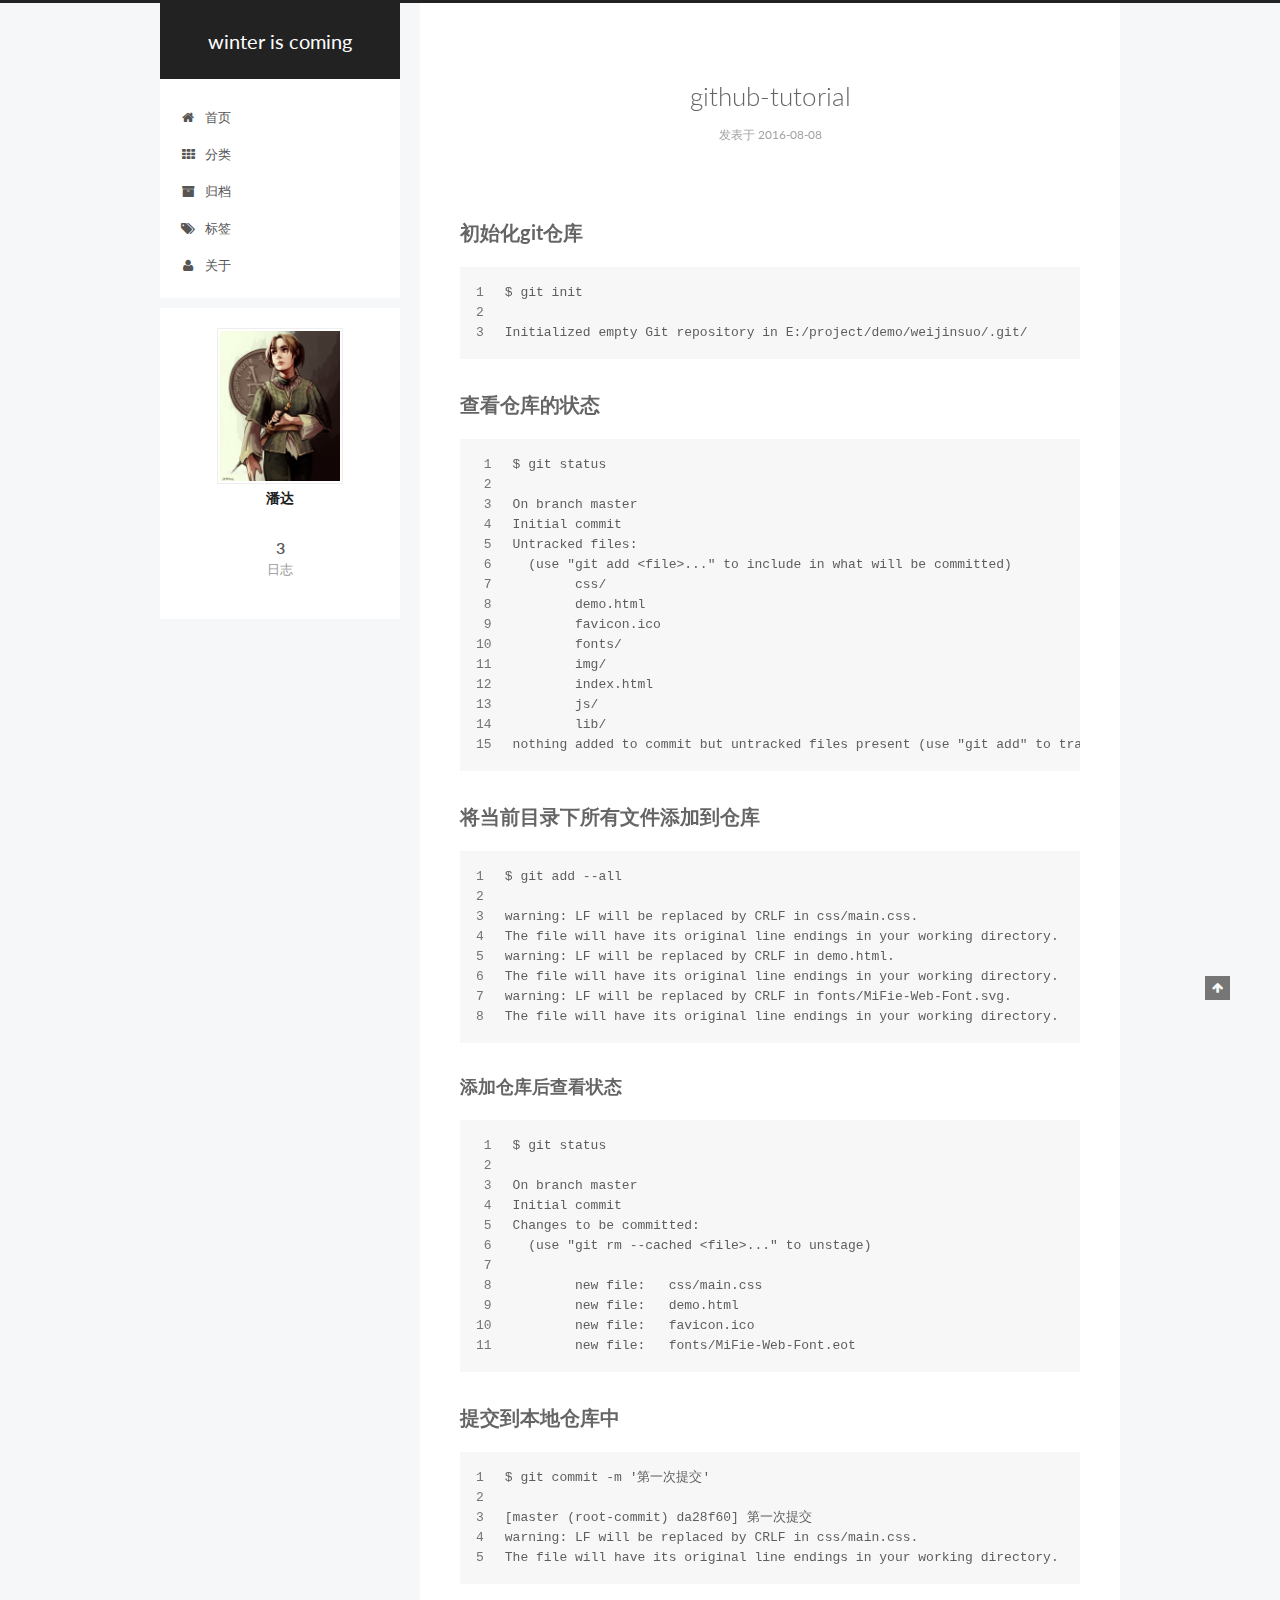
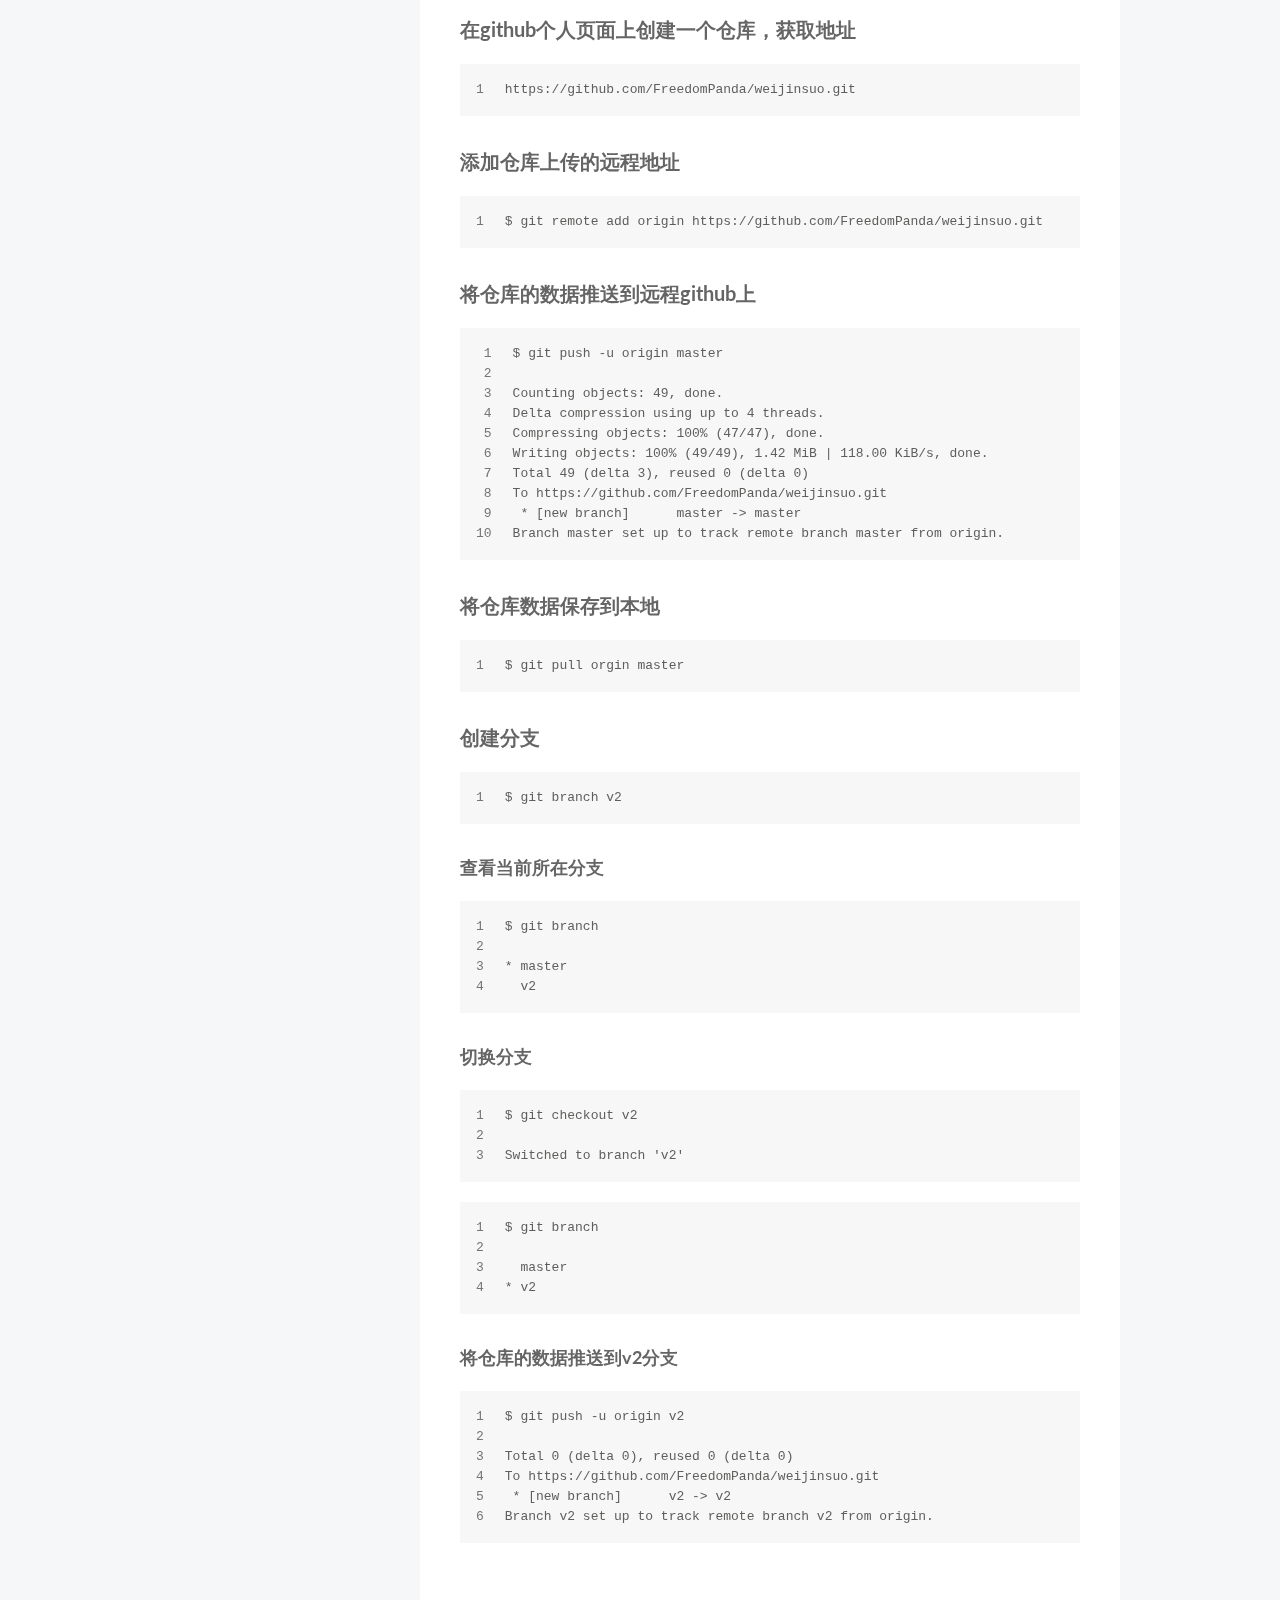
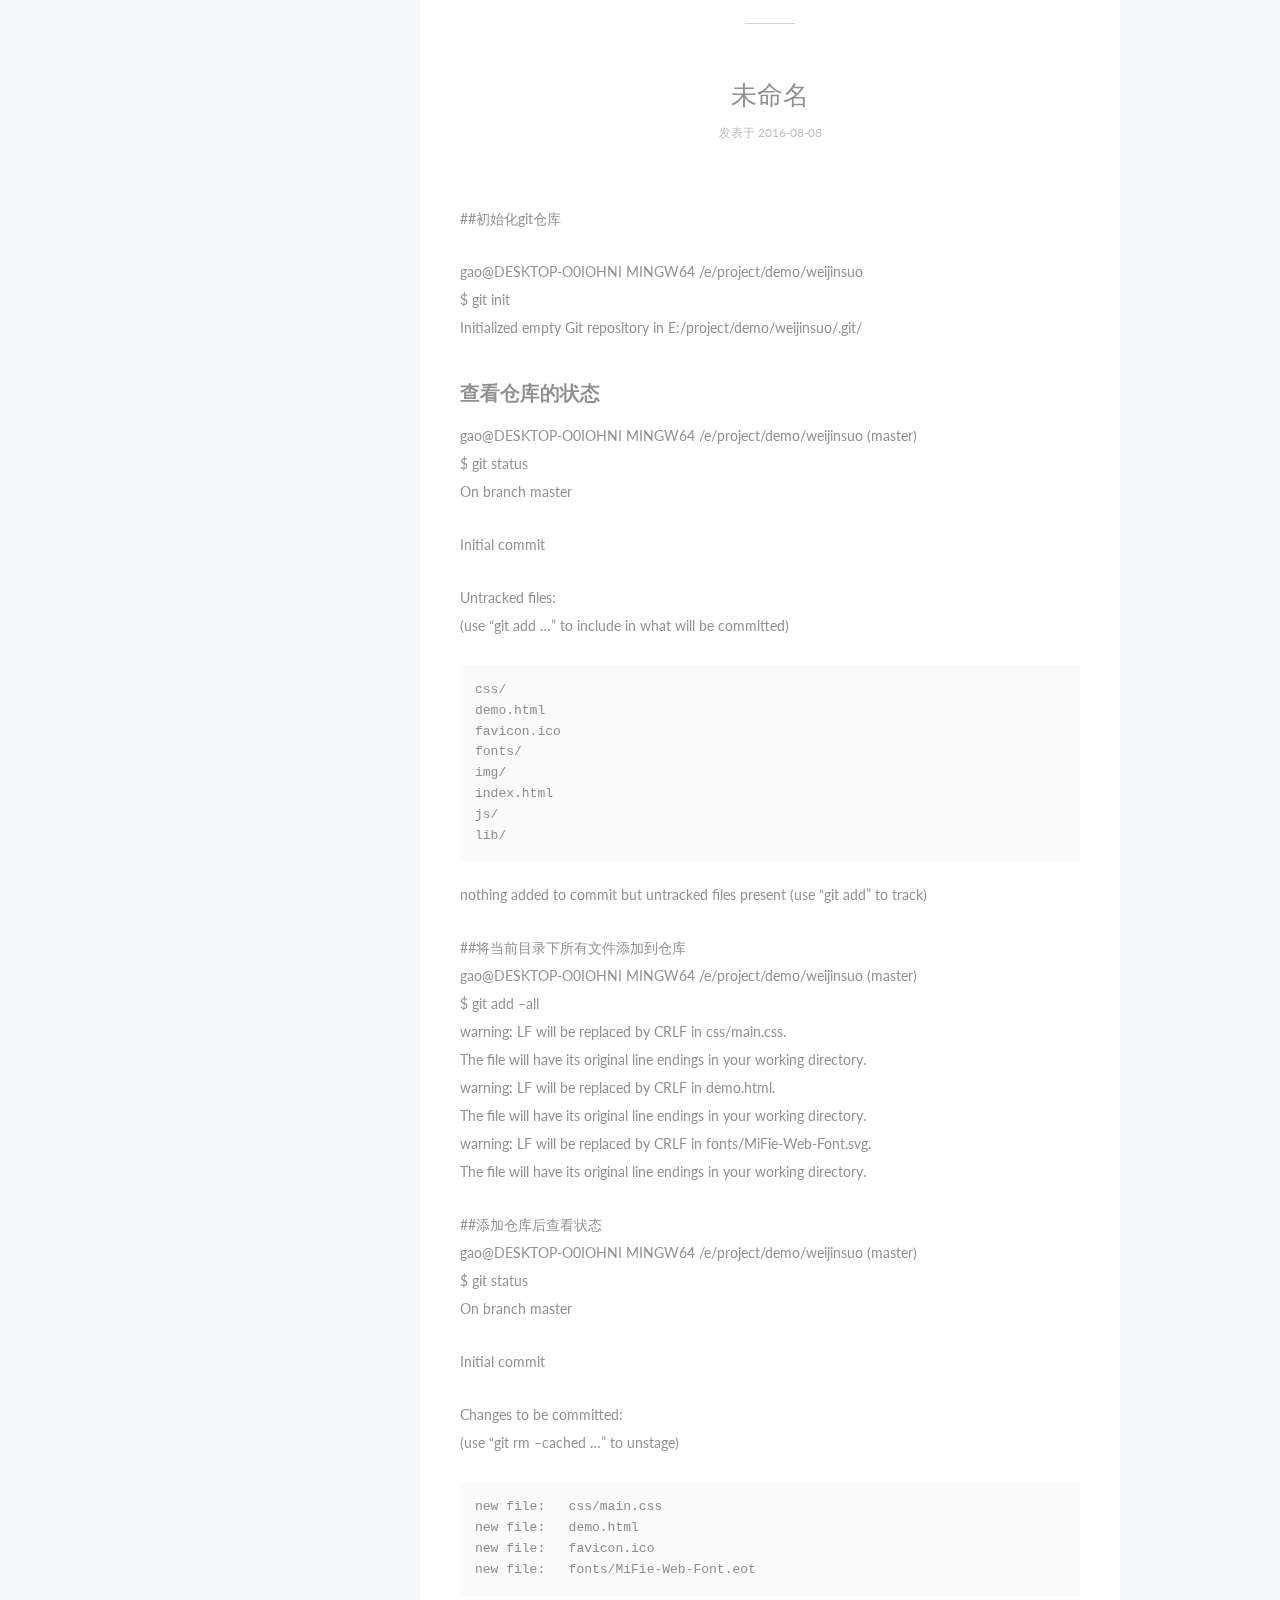
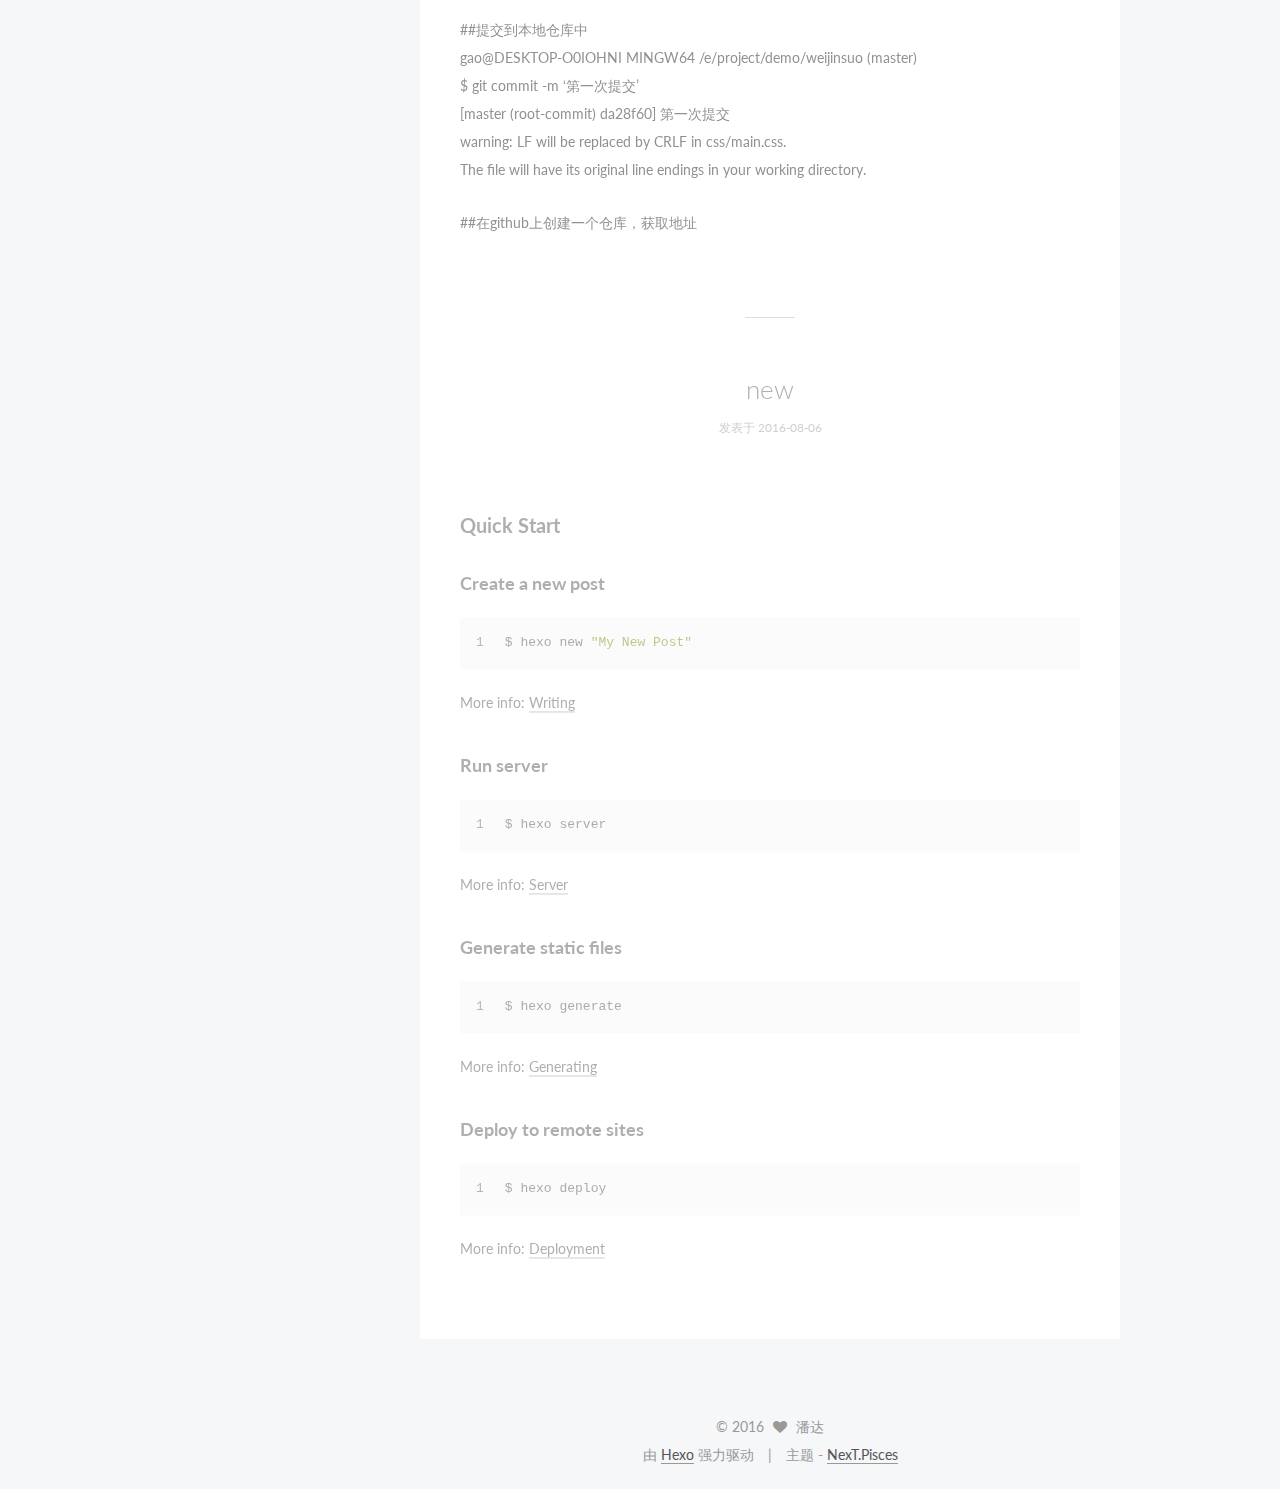
==== commit 54749d51: "Site updated: 2016-08-08 12:01:25" ====
--- a/index.html
+++ b/index.html
@@ -233,100 +233,6 @@
           <div id="content" class="content">
             
   <section id="posts" class="posts-expand">
-    
-      
-
-  
-  
-
-  
-  
-  
-
-  <article class="post post-type-normal " itemscope itemtype="http://schema.org/Article">
-
-    
-      <header class="post-header">
-
-        
-        
-          <h1 class="post-title" itemprop="name headline">
-            
-            
-              
-                
-                <a class="post-title-link" href="/2016/08/08/about/" itemprop="url">
-                  about
-                </a>
-              
-            
-          </h1>
-        
-
-        <div class="post-meta">
-          <span class="post-time">
-            <span class="post-meta-item-icon">
-              <i class="fa fa-calendar-o"></i>
-            </span>
-            <span class="post-meta-item-text">发表于</span>
-            <time itemprop="dateCreated" datetime="2016-08-08T10:27:39+08:00" content="2016-08-08">
-              2016-08-08
-            </time>
-          </span>
-
-          
-
-          
-            
-          
-
-          
-
-          
-          
-
-          
-        </div>
-      </header>
-    
-
-
-    <div class="post-body" itemprop="articleBody">
-
-      
-      
-
-      
-        
-          
-            <p>hello world</p>
-
-          
-        
-      
-    </div>
-
-    <div>
-      
-    </div>
-
-    <div>
-      
-    </div>
-
-    <footer class="post-footer">
-      
-
-      
-
-      
-      
-        <div class="post-eof"></div>
-      
-    </footer>
-  </article>
-
-
     
       
 
@@ -693,7 +599,7 @@
         <nav class="site-state motion-element">
           <div class="site-state-item site-state-posts">
             <a href="/archives">
-              <span class="site-state-item-count">4</span>
+              <span class="site-state-item-count">3</span>
               <span class="site-state-item-name">日志</span>
             </a>
           </div>
--- a/css/main.css
+++ b/css/main.css
@@ -1549,7 +1549,7 @@
   width: 4px;
   height: 4px;
   border-radius: 50%;
-  background: #ffbd3b;
+  background: #5c45aa;
 }
 .links-of-blogroll {
   font-size: 13px;
